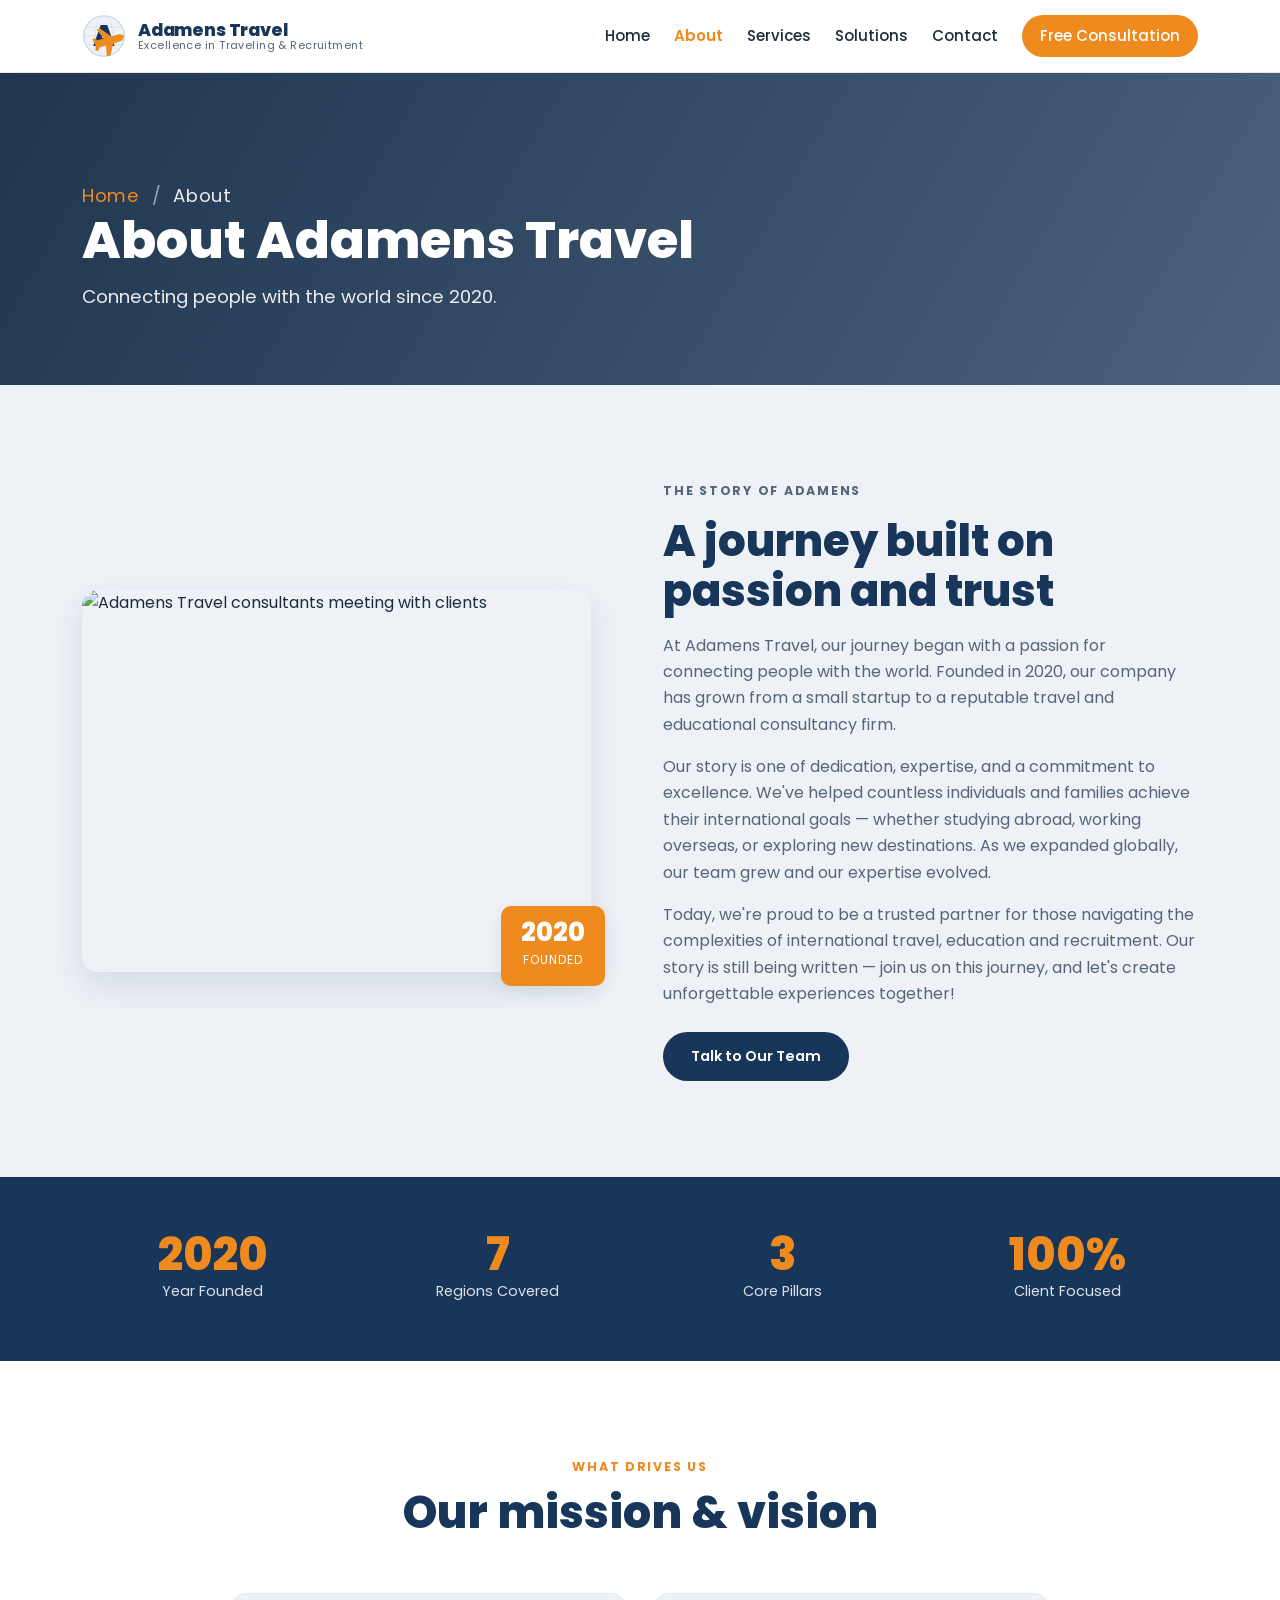
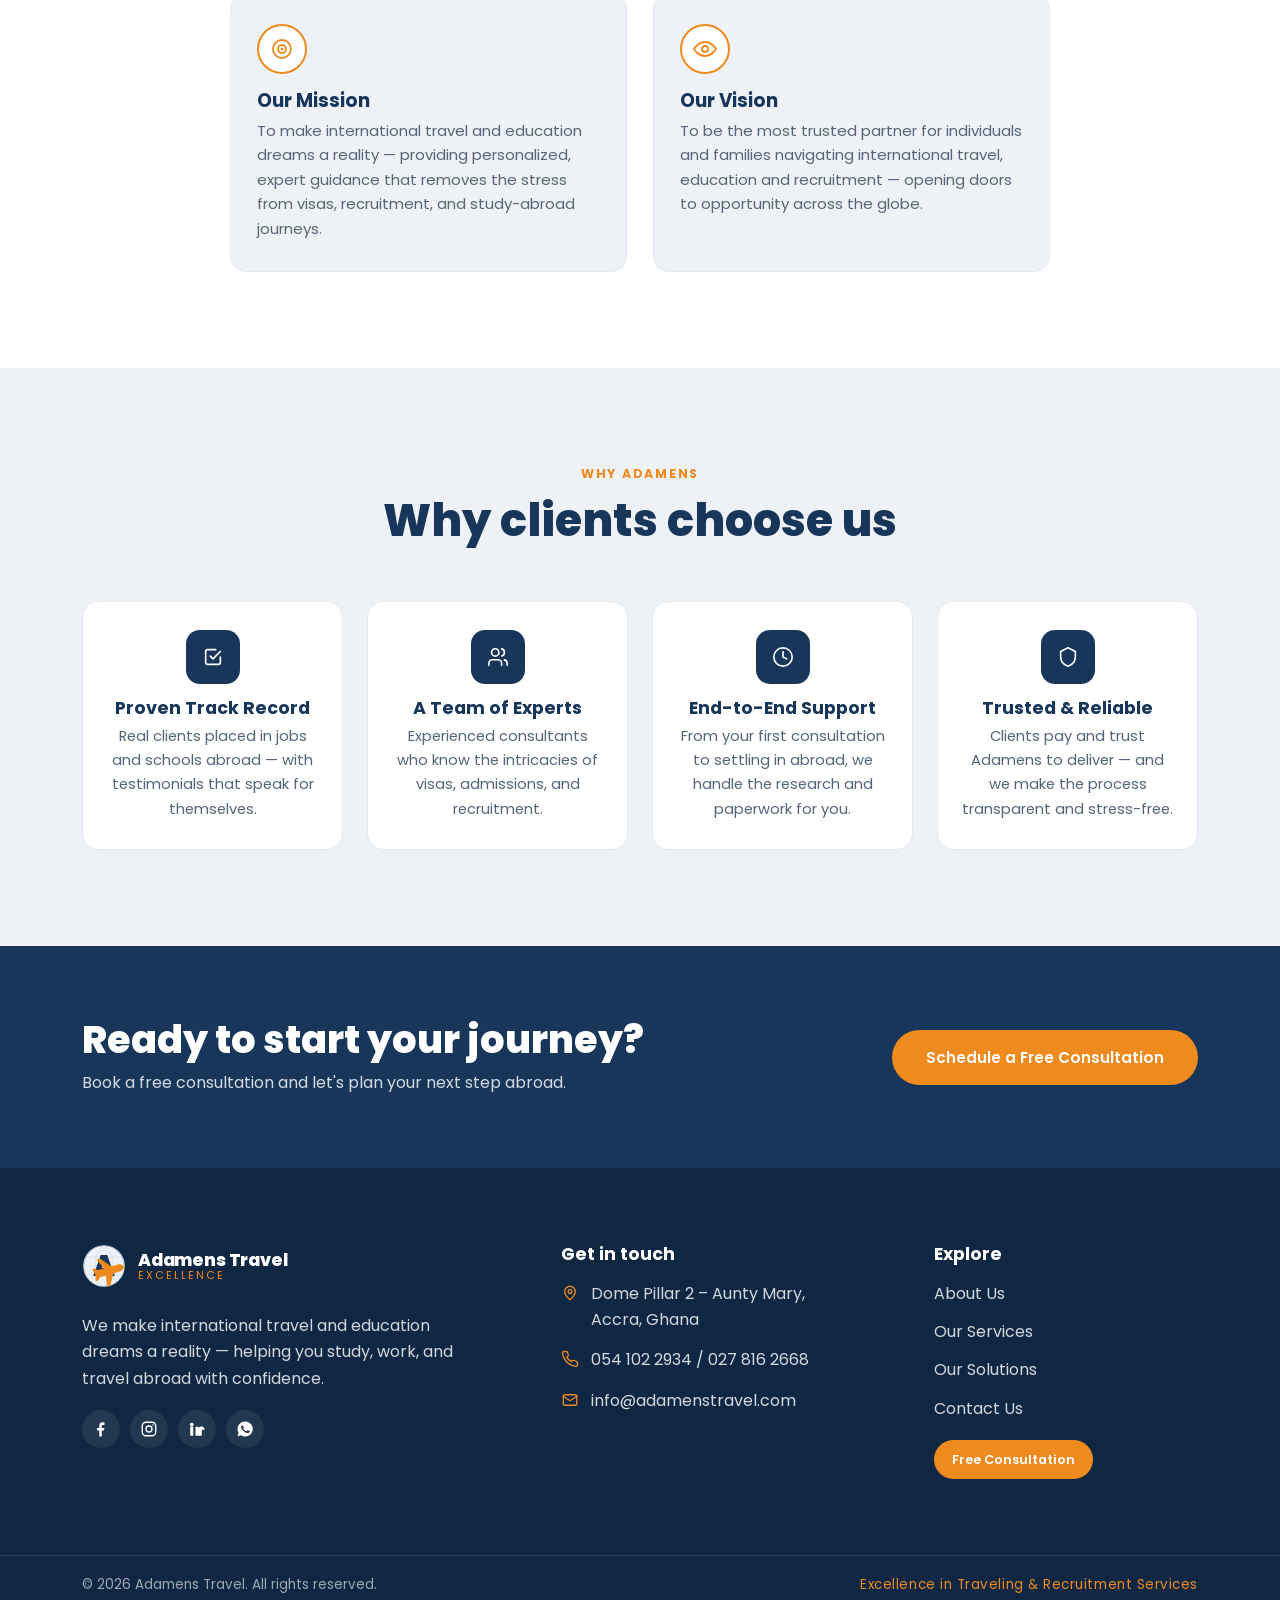
==== adamens-travel-tour/about.html @ bf1618d2 "Expand Adamens Travel site into a multi-page website Add dedicated About, Services, Solutions, and C" ====
<!DOCTYPE html>
<html lang="en">
<head>
  <meta charset="UTF-8" />
  <meta name="viewport" content="width=device-width, initial-scale=1.0" />
  <title>About Us — Adamens Travel</title>
  <meta name="description" content="The story of Adamens Travel — an international travel, education, and recruitment consultancy founded in 2020 in Accra, Ghana. Our mission, vision, and why clients choose us." />
  <link rel="preconnect" href="https://fonts.googleapis.com" />
  <link rel="preconnect" href="https://fonts.gstatic.com" crossorigin />
  <link href="https://fonts.googleapis.com/css2?family=Poppins:wght@400;500;600;700;800&display=swap" rel="stylesheet" />
  <link rel="stylesheet" href="styles.css" />
</head>
<body>

  <svg width="0" height="0" style="position:absolute" aria-hidden="true">
    <symbol id="logo" viewBox="0 0 100 100">
      <clipPath id="globeClip"><circle cx="50" cy="50" r="46"/></clipPath>
      <circle cx="50" cy="50" r="46" fill="#eef2f7" stroke="#c3d0e0" stroke-width="2.5"/>
      <g clip-path="url(#globeClip)" stroke="#cdd9e6" stroke-width="1.4" fill="none">
        <ellipse cx="50" cy="50" rx="20" ry="46"/><line x1="4" y1="50" x2="96" y2="50"/><line x1="10" y1="30" x2="90" y2="30"/><line x1="10" y1="70" x2="90" y2="70"/>
      </g>
      <text x="49" y="73" text-anchor="middle" font-family="Poppins, sans-serif" font-weight="800" font-size="66" fill="#17365a">A</text>
      <g transform="translate(14 40) rotate(-16) scale(0.13)" fill="#ee8a1e">
        <path d="M482.3 192c34.2 0 93.7 29 93.7 64c0 36-59.5 64-93.7 64l-116.6 0L265.2 495.9c-1.2 5.6-6.2 9.6-11.9 9.6l-43.9 0c-7.9 0-13.7-7.4-11.8-15.1L232 320l-116.7 0-31.4 41.9c-2.3 3-5.8 4.8-9.6 4.8l-33.6 0c-5.1 0-8.8-4.8-7.5-9.7L60 256 32.9 155.1c-1.3-5 2.4-9.7 7.5-9.7l33.6 0c3.8 0 7.3 1.8 9.6 4.8L115.3 192 232 192 156.6 21.3C154.7 13.6 160.5 6.2 168.4 6.2l43.9 0c5.7 0 10.7 4 11.9 9.6L365.4 192l116.9 0z"/>
      </g>
    </symbol>
  </svg>

  <header class="site-header" id="top">
    <div class="container header-inner">
      <a href="index.html" class="brand" aria-label="Adamens Travel home">
        <svg class="brand-logo" aria-hidden="true"><use href="#logo"/></svg>
        <span class="brand-text"><strong>Adamens Travel</strong><small>Excellence in Traveling &amp; Recruitment</small></span>
      </a>
      <nav class="site-nav" id="site-nav" aria-label="Primary">
        <a href="index.html">Home</a>
        <a href="about.html" class="active">About</a>
        <a href="services.html">Services</a>
        <a href="solutions.html">Solutions</a>
        <a href="contact.html">Contact</a>
        <a href="contact.html" class="btn btn-orange btn-sm nav-cta">Free Consultation</a>
      </nav>
      <button class="nav-toggle" id="nav-toggle" aria-label="Toggle navigation" aria-expanded="false" aria-controls="site-nav"><span></span><span></span><span></span></button>
    </div>
  </header>

  <!-- ===== Page hero ===== -->
  <section class="page-hero">
    <div class="page-hero-overlay"></div>
    <div class="container">
      <p class="breadcrumb"><a href="index.html">Home</a> <span>/</span> About</p>
      <h1>About Adamens Travel</h1>
      <p>Connecting people with the world since 2020.</p>
    </div>
  </section>

  <!-- ===== Story ===== -->
  <section class="about" id="story">
    <div class="container about-inner">
      <div class="about-media">
        <img src="https://images.unsplash.com/photo-1521737604893-d14cc237f11d?auto=format&fit=crop&w=900&q=80" alt="Adamens Travel consultants meeting with clients" loading="lazy" />
        <div class="about-badge"><strong>2020</strong><span>Founded</span></div>
      </div>
      <div class="about-text">
        <p class="eyebrow">The Story of Adamens</p>
        <h2>A journey built on passion and trust</h2>
        <p>At Adamens Travel, our journey began with a passion for connecting people with the world. Founded in 2020, our company has grown from a small startup to a reputable travel and educational consultancy firm.</p>
        <p>Our story is one of dedication, expertise, and a commitment to excellence. We've helped countless individuals and families achieve their international goals — whether studying abroad, working overseas, or exploring new destinations. As we expanded globally, our team grew and our expertise evolved.</p>
        <p>Today, we're proud to be a trusted partner for those navigating the complexities of international travel, education and recruitment. Our story is still being written — join us on this journey, and let's create unforgettable experiences together!</p>
        <a href="contact.html" class="btn btn-navy">Talk to Our Team</a>
      </div>
    </div>
  </section>

  <!-- ===== Stats band ===== -->
  <section class="stats-band">
    <div class="container stats-grid">
      <div class="stat"><strong>2020</strong><span>Year Founded</span></div>
      <div class="stat"><strong>7</strong><span>Regions Covered</span></div>
      <div class="stat"><strong>3</strong><span>Core Pillars</span></div>
      <div class="stat"><strong>100%</strong><span>Client Focused</span></div>
    </div>
  </section>

  <!-- ===== Mission / Vision ===== -->
  <section class="services">
    <div class="container">
      <p class="eyebrow center">What Drives Us</p>
      <h2 class="section-title">Our mission &amp; vision</h2>
      <div class="offer-grid two">
        <article class="offer-card">
          <span class="offer-icon" aria-hidden="true">
            <svg viewBox="0 0 24 24" width="24" height="24" fill="none" stroke="currentColor" stroke-width="1.8" stroke-linecap="round" stroke-linejoin="round"><circle cx="12" cy="12" r="9"/><circle cx="12" cy="12" r="4"/><circle cx="12" cy="12" r="0.6" fill="currentColor"/></svg>
          </span>
          <h3>Our Mission</h3>
          <p>To make international travel and education dreams a reality — providing personalized, expert guidance that removes the stress from visas, recruitment, and study-abroad journeys.</p>
        </article>
        <article class="offer-card">
          <span class="offer-icon" aria-hidden="true">
            <svg viewBox="0 0 24 24" width="24" height="24" fill="none" stroke="currentColor" stroke-width="1.8" stroke-linecap="round" stroke-linejoin="round"><path d="M1 12s4-7 11-7 11 7 11 7-4 7-11 7S1 12 1 12z"/><circle cx="12" cy="12" r="3"/></svg>
          </span>
          <h3>Our Vision</h3>
          <p>To be the most trusted partner for individuals and families navigating international travel, education and recruitment — opening doors to opportunity across the globe.</p>
        </article>
      </div>
    </div>
  </section>

  <!-- ===== Why choose us ===== -->
  <section class="whyus">
    <div class="container">
      <p class="eyebrow center">Why Adamens</p>
      <h2 class="section-title">Why clients choose us</h2>
      <div class="why-grid">
        <article class="why-card">
          <span class="why-icon" aria-hidden="true"><svg viewBox="0 0 24 24" width="22" height="22" fill="none" stroke="currentColor" stroke-width="1.8" stroke-linecap="round" stroke-linejoin="round"><path d="m9 11 3 3 8-8"/><path d="M20 12v6a2 2 0 0 1-2 2H6a2 2 0 0 1-2-2V6a2 2 0 0 1 2-2h9"/></svg></span>
          <h3>Proven Track Record</h3>
          <p>Real clients placed in jobs and schools abroad — with testimonials that speak for themselves.</p>
        </article>
        <article class="why-card">
          <span class="why-icon" aria-hidden="true"><svg viewBox="0 0 24 24" width="22" height="22" fill="none" stroke="currentColor" stroke-width="1.8" stroke-linecap="round" stroke-linejoin="round"><path d="M16 21v-2a4 4 0 0 0-4-4H6a4 4 0 0 0-4 4v2"/><circle cx="9" cy="7" r="4"/><path d="M22 21v-2a4 4 0 0 0-3-3.87"/><path d="M16 3.13a4 4 0 0 1 0 7.75"/></svg></span>
          <h3>A Team of Experts</h3>
          <p>Experienced consultants who know the intricacies of visas, admissions, and recruitment.</p>
        </article>
        <article class="why-card">
          <span class="why-icon" aria-hidden="true"><svg viewBox="0 0 24 24" width="22" height="22" fill="none" stroke="currentColor" stroke-width="1.8" stroke-linecap="round" stroke-linejoin="round"><circle cx="12" cy="12" r="10"/><path d="M12 6v6l4 2"/></svg></span>
          <h3>End-to-End Support</h3>
          <p>From your first consultation to settling in abroad, we handle the research and paperwork for you.</p>
        </article>
        <article class="why-card">
          <span class="why-icon" aria-hidden="true"><svg viewBox="0 0 24 24" width="22" height="22" fill="none" stroke="currentColor" stroke-width="1.8" stroke-linecap="round" stroke-linejoin="round"><path d="M12 2 4 6v6c0 5 3.4 8.5 8 10 4.6-1.5 8-5 8-10V6z"/></svg></span>
          <h3>Trusted &amp; Reliable</h3>
          <p>Clients pay and trust Adamens to deliver — and we make the process transparent and stress-free.</p>
        </article>
      </div>
    </div>
  </section>

  <!-- ===== CTA ===== -->
  <section class="cta-band">
    <div class="container cta-inner">
      <div class="cta-text">
        <h2>Ready to start your journey?</h2>
        <p>Book a free consultation and let's plan your next step abroad.</p>
      </div>
      <a href="contact.html" class="btn btn-orange btn-lg">Schedule a Free Consultation</a>
    </div>
  </section>

  <!-- ===================== FOOTER / CONTACT ===================== -->
  <footer class="site-footer" id="contact">
    <div class="container footer-inner">
      <div class="footer-brand">
        <div class="brand brand-light">
          <svg class="brand-logo" aria-hidden="true"><use href="#logo"/></svg>
          <span class="brand-text">
            <strong>Adamens Travel</strong>
            <small>EXCELLENCE</small>
          </span>
        </div>
        <p>We make international travel and education dreams a reality — helping you study, work, and travel abroad with confidence.</p>
        <div class="socials" aria-label="Social media">
          <a href="#" aria-label="Facebook"><svg viewBox="0 0 24 24" width="18" height="18" fill="currentColor"><path d="M13 22v-8h3l.5-3.5H13V8.2c0-1 .3-1.7 1.8-1.7H16.6V3.3C16.3 3.2 15.2 3.1 14 3.1 11.4 3.1 9.7 4.7 9.7 7.6v2.9H6.7V14h3v8z"/></svg></a>
          <a href="#" aria-label="Instagram"><svg viewBox="0 0 24 24" width="18" height="18" fill="none" stroke="currentColor" stroke-width="1.8"><rect x="3" y="3" width="18" height="18" rx="5"/><circle cx="12" cy="12" r="4"/><circle cx="17.3" cy="6.7" r="1" fill="currentColor" stroke="none"/></svg></a>
          <a href="#" aria-label="LinkedIn"><svg viewBox="0 0 24 24" width="18" height="18" fill="currentColor"><path d="M4.98 3.5a2.5 2.5 0 1 0 0 5 2.5 2.5 0 0 0 0-5zM3 9h4v12H3zM10 9h3.8v1.7h.05c.53-1 1.8-2 3.7-2 4 0 4.7 2.6 4.7 6V21H22.3v-5.3c0-1.3 0-3-1.8-3s-2.1 1.4-2.1 2.9V21H10z"/></svg></a>
          <a href="https://wa.me/233541022934" aria-label="WhatsApp"><svg viewBox="0 0 24 24" width="18" height="18" fill="currentColor"><path d="M12 2a10 10 0 0 0-8.6 15l-1.3 4.7 4.8-1.3A10 10 0 1 0 12 2zm5.6 14.2c-.2.6-1.2 1.2-1.7 1.2-.4 0-1 .1-3.3-.9-2.8-1.2-4.5-4-4.7-4.2-.1-.2-1.1-1.4-1.1-2.6s.6-1.8.9-2.1c.2-.2.5-.3.7-.3h.5c.2 0 .4 0 .6.5l.8 2c.1.2.1.4 0 .5l-.4.6c-.1.2-.3.3-.1.6.2.3.8 1.3 1.7 2 1.2.9 2 1.2 2.3 1.3.2 0 .4.1.6-.1l.9-1c.2-.2.4-.2.6-.1l1.9.9c.3.1.5.2.6.3.1.2.1.9-.1 1.5z"/></svg></a>
        </div>
      </div>

      <div class="footer-col">
        <h3>Get in touch</h3>
        <ul class="contact-list">
          <li>
            <svg viewBox="0 0 24 24" width="18" height="18" fill="none" stroke="currentColor" stroke-width="1.8" stroke-linecap="round" stroke-linejoin="round"><path d="M12 21s-7-6-7-11a7 7 0 0 1 14 0c0 5-7 11-7 11z"/><circle cx="12" cy="10" r="2.5"/></svg>
            <span>Dome Pillar 2 – Aunty Mary,<br />Accra, Ghana</span>
          </li>
          <li>
            <svg viewBox="0 0 24 24" width="18" height="18" fill="none" stroke="currentColor" stroke-width="1.8" stroke-linecap="round" stroke-linejoin="round"><path d="M22 16.9v3a2 2 0 0 1-2.2 2 19.8 19.8 0 0 1-8.6-3.1 19.5 19.5 0 0 1-6-6A19.8 19.8 0 0 1 2 4.2 2 2 0 0 1 4 2h3a2 2 0 0 1 2 1.7c.1.9.3 1.8.6 2.6a2 2 0 0 1-.5 2.1L7.6 9.6a16 16 0 0 0 6 6l1.2-1.2a2 2 0 0 1 2.1-.5c.8.3 1.7.5 2.6.6a2 2 0 0 1 1.7 2z"/></svg>
            <span><a href="tel:+233541022934">054 102 2934</a> / <a href="tel:+233278162668">027 816 2668</a></span>
          </li>
          <li>
            <svg viewBox="0 0 24 24" width="18" height="18" fill="none" stroke="currentColor" stroke-width="1.8" stroke-linecap="round" stroke-linejoin="round"><rect x="3" y="5" width="18" height="14" rx="2"/><path d="m3 7 9 6 9-6"/></svg>
            <span><a href="mailto:info@adamenstravel.com">info@adamenstravel.com</a></span>
          </li>
        </ul>
      </div>

      <div class="footer-col">
        <h3>Explore</h3>
        <ul class="footer-links">
          <li><a href="about.html">About Us</a></li>
          <li><a href="services.html">Our Services</a></li>
          <li><a href="solutions.html">Our Solutions</a></li>
          <li><a href="contact.html">Contact Us</a></li>
          <li><a href="contact.html" class="btn btn-orange btn-sm">Free Consultation</a></li>
        </ul>
      </div>
    </div>

    <div class="footer-bottom">
      <div class="container">
        <p>&copy; <span id="year"></span> Adamens Travel. All rights reserved.</p>
        <p class="tagline">Excellence in Traveling &amp; Recruitment Services</p>
      </div>
    </div>
  </footer>

  <script src="script.js"></script>
</body>
</html>
---- adamens-travel-tour/styles.css ----
/* ===================================================================
   Adamens Travel — stylesheet
   Brand:  navy #17365a · orange #ee8a1e · white · light #eef2f7
   Font:   Poppins
   =================================================================== */

:root {
  --navy: #17365a;
  --navy-dark: #0f2742;
  --orange: #ee8a1e;
  --orange-dark: #d9771a;
  --light: #eef2f7;
  --paper: #ffffff;
  --ink: #1d2b3a;
  --muted: #566579;
  --line: #e2e8f0;
  --radius: 16px;
  --radius-sm: 10px;
  --radius-pill: 999px;
  --shadow: 0 14px 34px rgba(23, 54, 90, 0.12);
  --shadow-sm: 0 6px 18px rgba(23, 54, 90, 0.08);
  --maxw: 1160px;
}

* { box-sizing: border-box; }
html { scroll-behavior: smooth; scroll-padding-top: 84px; }

body {
  margin: 0;
  font-family: "Poppins", system-ui, -apple-system, "Segoe UI", Roboto, sans-serif;
  color: var(--ink);
  background: var(--paper);
  line-height: 1.65;
  -webkit-font-smoothing: antialiased;
}

h1, h2, h3 { font-family: "Poppins", sans-serif; line-height: 1.15; margin: 0; color: var(--navy); }
img { max-width: 100%; display: block; }
a { color: inherit; text-decoration: none; }
ul { margin: 0; }

.container { width: 100%; max-width: var(--maxw); margin-inline: auto; padding-inline: 22px; }
.sr-only { position: absolute; width: 1px; height: 1px; padding: 0; margin: -1px; overflow: hidden; clip: rect(0,0,0,0); border: 0; }

.eyebrow {
  text-transform: uppercase;
  letter-spacing: 0.14em;
  font-size: 0.78rem;
  font-weight: 700;
  color: var(--orange);
  margin: 0 0 10px;
}
.eyebrow.center { text-align: center; }
.eyebrow.light { color: #ffd8a1; }

/* ---------- Buttons ---------- */
.btn {
  display: inline-flex; align-items: center; justify-content: center; gap: 8px;
  font-family: "Poppins", sans-serif; font-weight: 600;
  font-size: 0.9rem; border: none; cursor: pointer;
  border-radius: var(--radius-pill); padding: 13px 28px;
  transition: transform 0.15s ease, background-color 0.15s ease, box-shadow 0.15s ease, color 0.15s ease;
  white-space: nowrap;
}
.btn-orange { background: var(--orange); color: #fff; }
.btn-orange:hover { background: var(--orange-dark); transform: translateY(-2px); box-shadow: 0 10px 20px rgba(238,138,30,.35); }
.btn-navy { background: var(--navy); color: #fff; }
.btn-navy:hover { background: var(--navy-dark); transform: translateY(-2px); }
.btn-ghost { background: transparent; color: #fff; border: 2px solid rgba(255,255,255,.7); }
.btn-ghost:hover { background: #fff; color: var(--navy); }
.btn-lg { padding: 15px 34px; font-size: 0.95rem; }
.btn-sm { padding: 9px 18px; font-size: 0.8rem; }

.link-arrow { color: var(--orange); font-weight: 600; font-size: 0.92rem; }
.link-arrow:hover { color: var(--orange-dark); }

/* ---------- Brand lockup ---------- */
.brand { display: inline-flex; align-items: center; gap: 12px; }
.brand-logo { width: 44px; height: 44px; flex: none; }
.brand-text { display: flex; flex-direction: column; line-height: 1.1; }
.brand-text strong { font-weight: 800; font-size: 1.08rem; color: var(--navy); letter-spacing: -0.01em; }
.brand-text small { font-size: 0.68rem; letter-spacing: 0.04em; color: var(--muted); text-transform: none; }
.brand-light .brand-text strong { color: #fff; }
.brand-light .brand-text small { color: var(--orange); letter-spacing: 0.18em; }

/* ---------- Header / Nav ---------- */
.site-header {
  position: sticky; top: 0; z-index: 50;
  background: rgba(255,255,255,0.95);
  backdrop-filter: blur(8px);
  border-bottom: 1px solid var(--line);
}
.header-inner { display: flex; align-items: center; justify-content: space-between; min-height: 72px; }
.site-nav { display: flex; align-items: center; gap: 24px; }
.site-nav > a { font-weight: 500; font-size: 0.94rem; color: var(--ink); transition: color .15s ease; }
.site-nav > a:hover { color: var(--orange); }
.site-nav .nav-cta { color: #fff; }
.site-nav .nav-cta:hover { color: #fff; }

.nav-toggle { display: none; flex-direction: column; gap: 5px; background: none; border: none; cursor: pointer; padding: 6px; }
.nav-toggle span { width: 26px; height: 3px; background: var(--navy); border-radius: 2px; transition: transform .25s ease, opacity .2s ease; }
.nav-toggle[aria-expanded="true"] span:nth-child(1) { transform: translateY(8px) rotate(45deg); }
.nav-toggle[aria-expanded="true"] span:nth-child(2) { opacity: 0; }
.nav-toggle[aria-expanded="true"] span:nth-child(3) { transform: translateY(-8px) rotate(-45deg); }

/* ---------- Hero ---------- */
.hero {
  position: relative; min-height: 82vh; display: flex; align-items: center; color: #fff;
  background: url("https://images.unsplash.com/photo-1436491865332-7a61a109cc05?auto=format&fit=crop&w=1600&q=80") center/cover no-repeat;
}
.hero-overlay { position: absolute; inset: 0; background: linear-gradient(115deg, rgba(15,39,66,0.92) 0%, rgba(23,54,90,0.78) 45%, rgba(23,54,90,0.45) 100%); }
.hero-content { position: relative; max-width: 720px; padding-block: 60px; }
.hero-eyebrow { text-transform: uppercase; letter-spacing: 0.16em; font-weight: 700; font-size: 0.82rem; color: var(--orange); margin: 0 0 14px; }
.hero-title { color: #fff; font-weight: 800; font-size: clamp(2.2rem, 5.5vw, 3.9rem); }
.hero-title span { color: #ffd8a1; }
.hero-sub { font-size: clamp(1rem, 1.8vw, 1.18rem); font-weight: 400; margin: 20px 0 32px; max-width: 60ch; color: rgba(255,255,255,0.92); }
.hero-actions { display: flex; flex-wrap: wrap; gap: 16px; }

/* ---------- Explore ---------- */
.explore { background: var(--paper); padding: clamp(56px, 8vw, 92px) 0; }
.explore-head { text-align: center; max-width: 680px; margin: 0 auto 34px; }
.explore-head h2 { font-size: clamp(1.7rem, 4vw, 2.6rem); font-weight: 800; }
.explore-head p { color: var(--muted); margin: 14px 0 0; }
.destinations { display: flex; flex-wrap: wrap; justify-content: center; gap: 12px; margin-bottom: 44px; }
.dest-chip {
  background: var(--light); color: var(--navy); font-weight: 600; font-size: 0.9rem;
  padding: 9px 20px; border-radius: var(--radius-pill); border: 1px solid var(--line);
}
.explore-cards { display: grid; grid-template-columns: 1fr 1fr; gap: 26px; }
.explore-card {
  background: var(--light); border: 1px solid var(--line); border-radius: var(--radius);
  padding: 32px 30px; position: relative; overflow: hidden;
}
.explore-card::before { content: ""; position: absolute; left: 0; top: 0; bottom: 0; width: 5px; background: var(--orange); }
.explore-card h3 { font-size: 1.35rem; font-weight: 700; margin-bottom: 10px; }
.explore-card p { color: var(--muted); margin: 0 0 16px; }

/* ---------- About ---------- */
.about { background: var(--light); padding: clamp(56px, 8vw, 96px) 0; }
.about-inner { display: grid; grid-template-columns: 1fr 1.05fr; gap: clamp(32px, 6vw, 72px); align-items: center; }
.about-media { position: relative; }
.about-media img { width: 100%; border-radius: var(--radius); box-shadow: var(--shadow); aspect-ratio: 4/3; object-fit: cover; }
.about-badge {
  position: absolute; right: -14px; bottom: -14px; background: var(--orange); color: #fff;
  border-radius: var(--radius-sm); padding: 14px 20px; text-align: center; box-shadow: var(--shadow-sm);
}
.about-badge strong { display: block; font-size: 1.6rem; font-weight: 800; line-height: 1; }
.about-badge span { font-size: 0.75rem; letter-spacing: 0.08em; text-transform: uppercase; }
.about-text h2 { font-size: clamp(1.8rem, 3.6vw, 2.7rem); font-weight: 800; margin-bottom: 16px; }
.about-text p { color: var(--muted); margin: 0 0 16px; }
.about-text .btn { margin-top: 8px; }

/* ---------- Services ---------- */
.services { background: var(--paper); padding: clamp(56px, 8vw, 96px) 0; }
.section-title { text-align: center; font-weight: 800; font-size: clamp(1.8rem, 4vw, 2.8rem); margin-bottom: clamp(36px, 5vw, 54px); }
.section-title.light { color: #fff; }
.service-grid { display: grid; grid-template-columns: repeat(3, 1fr); gap: 26px; margin-bottom: 26px; }
.service-card {
  background: var(--paper); border: 1px solid var(--line); border-radius: var(--radius);
  padding: 34px 28px; box-shadow: var(--shadow-sm); transition: transform .18s ease, box-shadow .18s ease;
}
.service-card:hover { transform: translateY(-4px); box-shadow: var(--shadow); }
.service-icon {
  display: inline-grid; place-items: center; width: 58px; height: 58px; border-radius: 14px;
  background: var(--navy); color: #fff; margin-bottom: 18px;
}
.service-card h3 { font-size: 1.2rem; font-weight: 700; margin-bottom: 8px; }
.service-card p { color: var(--muted); margin: 0; font-size: 0.95rem; }

.offer-grid { display: grid; grid-template-columns: repeat(3, 1fr); gap: 26px; }
.offer-card { background: var(--light); border-radius: var(--radius); padding: 30px 26px; border: 1px solid var(--line); }
.offer-icon { display: inline-grid; place-items: center; width: 50px; height: 50px; border-radius: 50%; background: #fff; color: var(--orange); border: 2px solid var(--orange); margin-bottom: 16px; }
.offer-card h3 { font-size: 1.15rem; font-weight: 700; margin-bottom: 8px; }
.offer-card p { color: var(--muted); margin: 0; font-size: 0.93rem; }

/* ---------- Solutions ---------- */
.solutions {
  position: relative; padding: clamp(60px, 9vw, 104px) 0; color: #fff;
  background: url("https://images.unsplash.com/photo-1523592121529-f6dde35f079e?auto=format&fit=crop&w=1600&q=80") center/cover fixed no-repeat;
}
.solutions-overlay { position: absolute; inset: 0; background: linear-gradient(180deg, rgba(15,39,66,0.94), rgba(23,54,90,0.9)); }
.solutions-inner { position: relative; }
.solutions-grid { display: grid; grid-template-columns: repeat(3, 1fr); gap: 26px; }
.solution-step {
  background: rgba(255,255,255,0.06); border: 1px solid rgba(255,255,255,0.16);
  border-radius: var(--radius); padding: 32px 28px; backdrop-filter: blur(2px);
}
.step-num { display: inline-block; font-size: 2.2rem; font-weight: 800; color: var(--orange); line-height: 1; margin-bottom: 12px; }
.solution-step h3 { color: #fff; font-size: 1.3rem; font-weight: 700; margin-bottom: 10px; }
.solution-step p { color: rgba(255,255,255,0.86); margin: 0; font-size: 0.95rem; }
.solutions-cta { text-align: center; margin-top: 40px; }

/* ---------- Testimonials ---------- */
.testimonials { background: var(--light); padding: clamp(56px, 8vw, 96px) 0; }
.testimonial-grid { display: grid; grid-template-columns: repeat(3, 1fr); gap: 26px; }
.testimonial-card {
  position: relative; background: var(--paper); border-radius: var(--radius); padding: 34px 28px 26px;
  margin: 0; box-shadow: var(--shadow-sm); border: 1px solid var(--line); display: flex; flex-direction: column; gap: 20px;
}
.quote-mark { position: absolute; top: 10px; right: 22px; font-size: 4rem; line-height: 1; color: var(--light); font-family: Georgia, serif; }
.testimonial-card blockquote { margin: 0; color: var(--ink); font-size: 0.98rem; position: relative; z-index: 1; }
.testimonial-card figcaption { display: flex; align-items: center; gap: 14px; margin-top: auto; }
.avatar { display: inline-grid; place-items: center; width: 48px; height: 48px; border-radius: 50%; background: var(--navy); color: #fff; font-weight: 700; font-size: 1.15rem; flex: none; }
.t-name { display: block; font-weight: 700; color: var(--navy); }
.t-loc { display: block; font-size: 0.82rem; color: var(--muted); }

/* ---------- CTA / Newsletter ---------- */
.cta-band { background: var(--navy); color: #fff; padding: clamp(44px, 6vw, 72px) 0; }
.cta-inner { display: flex; flex-wrap: wrap; align-items: center; justify-content: space-between; gap: 30px; }
.cta-text h2 { color: #fff; font-size: clamp(1.6rem, 3.4vw, 2.4rem); font-weight: 800; }
.cta-text p { color: rgba(255,255,255,0.82); margin: 8px 0 0; }
.newsletter-form { display: flex; flex-wrap: wrap; gap: 12px; position: relative; }
.newsletter-form input {
  flex: 1 1 240px; min-width: 220px; padding: 14px 18px; border-radius: var(--radius-pill);
  border: 1px solid rgba(255,255,255,0.3); background: rgba(255,255,255,0.1); color: #fff; font: inherit;
}
.newsletter-form input::placeholder { color: rgba(255,255,255,0.65); }
.newsletter-form input:focus { outline: 2px solid var(--orange); background: rgba(255,255,255,0.16); }
.form-msg { flex-basis: 100%; margin: 4px 0 0; font-size: 0.88rem; color: #ffd8a1; min-height: 1.1em; }

/* ---------- Footer ---------- */
.site-footer { background: var(--navy-dark); color: rgba(255,255,255,0.82); }
.footer-inner { display: grid; grid-template-columns: 1.6fr 1.2fr 1fr; gap: clamp(30px, 5vw, 56px); padding: clamp(48px, 7vw, 76px) 22px; }
.footer-brand p { margin: 16px 0 18px; max-width: 40ch; }
.footer-col h3 { color: #fff; font-size: 1.1rem; font-weight: 700; margin-bottom: 16px; }
.contact-list { list-style: none; padding: 0; display: flex; flex-direction: column; gap: 14px; }
.contact-list li { display: flex; gap: 12px; align-items: flex-start; }
.contact-list svg { color: var(--orange); flex: none; margin-top: 3px; }
.contact-list a:hover { color: #fff; }
.footer-links { list-style: none; padding: 0; display: flex; flex-direction: column; gap: 12px; }
.footer-links a:hover { color: var(--orange); }
.footer-links .btn { margin-top: 6px; color: #fff; }
.socials { display: flex; gap: 10px; }
.socials a { display: inline-grid; place-items: center; width: 38px; height: 38px; border-radius: 50%; background: rgba(255,255,255,0.08); color: #fff; transition: background .15s ease, transform .15s ease; }
.socials a:hover { background: var(--orange); transform: translateY(-2px); }
.footer-bottom { border-top: 1px solid rgba(255,255,255,0.1); }
.footer-bottom .container { display: flex; flex-wrap: wrap; justify-content: space-between; gap: 8px; padding-block: 18px; }
.footer-bottom p { margin: 0; font-size: 0.84rem; color: rgba(255,255,255,0.6); }
.footer-bottom .tagline { color: var(--orange); letter-spacing: 0.04em; }

/* ===================================================================
   Responsive
   =================================================================== */
@media (max-width: 940px) {
  .service-grid, .offer-grid, .solutions-grid, .testimonial-grid { grid-template-columns: 1fr; max-width: 480px; margin-inline: auto; }
  .offer-grid { margin-top: 0; }
  .explore-cards { grid-template-columns: 1fr; }
  .about-inner { grid-template-columns: 1fr; }
  .about-media { order: -1; max-width: 520px; margin-inline: auto; }
  .footer-inner { grid-template-columns: 1fr 1fr; }
  .footer-brand { grid-column: 1 / -1; }
}

@media (max-width: 760px) {
  .nav-toggle { display: flex; }
  .site-nav {
    position: absolute; top: 100%; left: 0; right: 0; flex-direction: column; align-items: stretch; gap: 0;
    background: #fff; border-bottom: 1px solid var(--line); padding: 8px 22px 18px; box-shadow: var(--shadow); display: none;
  }
  .site-nav.open { display: flex; }
  .site-nav > a { padding: 12px 4px; border-bottom: 1px solid var(--line); }
  .site-nav .nav-cta { margin-top: 12px; align-self: flex-start; border-bottom: none; }
  .cta-inner { flex-direction: column; align-items: stretch; }
}

@media (max-width: 560px) {
  .footer-inner { grid-template-columns: 1fr; }
  .about-badge { right: 10px; }
}

@media (prefers-reduced-motion: reduce) {
  html { scroll-behavior: auto; }
  .btn:hover { transform: none; }
  .solutions { background-attachment: scroll; }
}

/* ===================================================================
   Multi-page additions
   =================================================================== */

/* Active nav link */
.site-nav > a.active { color: var(--orange); font-weight: 600; }

/* ---------- Page hero (sub-page banner) ---------- */
.page-hero {
  position: relative; color: #fff; padding: clamp(56px, 9vw, 96px) 0 clamp(48px, 7vw, 72px);
  background: url("https://images.unsplash.com/photo-1488646953014-85cb44e25828?auto=format&fit=crop&w=1600&q=80") center/cover no-repeat;
}
.page-hero-overlay { position: absolute; inset: 0; background: linear-gradient(120deg, rgba(15,39,66,0.93), rgba(23,54,90,0.78)); }
.page-hero .container { position: relative; }
.page-hero h1 { color: #fff; font-size: clamp(2rem, 5vw, 3.2rem); font-weight: 800; }
.page-hero p { color: rgba(255,255,255,0.9); margin: 12px 0 0; font-size: clamp(1rem, 2vw, 1.15rem); }
.breadcrumb { font-size: 0.85rem; letter-spacing: 0.04em; margin: 0 0 12px; color: rgba(255,255,255,0.8); }
.breadcrumb a { color: var(--orange); }
.breadcrumb span { margin: 0 6px; opacity: 0.6; }

/* Section variants */
.services.alt { background: var(--light); }
.narrow-intro { max-width: 760px; text-align: center; }
.narrow-intro .lead, .lead { color: var(--muted); font-size: 1.05rem; }
.narrow { max-width: 780px; }
.solutions.solid { background: var(--navy); }
.solutions.solid::before { display: none; }
.offer-grid.two { grid-template-columns: 1fr 1fr; max-width: 820px; margin-inline: auto; }

/* ---------- Stats band ---------- */
.stats-band { background: var(--navy); color: #fff; padding: clamp(36px, 5vw, 56px) 0; }
.stats-grid { display: grid; grid-template-columns: repeat(4, 1fr); gap: 24px; text-align: center; }
.stat strong { display: block; font-size: clamp(1.8rem, 4vw, 2.8rem); font-weight: 800; color: var(--orange); line-height: 1; }
.stat span { font-size: 0.9rem; color: rgba(255,255,255,0.85); }

/* ---------- Why us ---------- */
.whyus { background: var(--light); padding: clamp(56px, 8vw, 96px) 0; }
.why-grid { display: grid; grid-template-columns: repeat(4, 1fr); gap: 24px; }
.why-card { background: #fff; border: 1px solid var(--line); border-radius: var(--radius); padding: 28px 24px; text-align: center; }
.why-icon { display: inline-grid; place-items: center; width: 54px; height: 54px; border-radius: 14px; background: var(--navy); color: #fff; margin-bottom: 14px; }
.why-card h3 { font-size: 1.1rem; font-weight: 700; margin-bottom: 6px; }
.why-card p { color: var(--muted); margin: 0; font-size: 0.92rem; }

/* ---------- Timeline ---------- */
.timeline { list-style: none; padding: 0; max-width: 760px; margin: 0 auto; position: relative; }
.timeline::before { content: ""; position: absolute; left: 22px; top: 6px; bottom: 6px; width: 2px; background: var(--line); }
.timeline li { display: flex; gap: 22px; align-items: flex-start; position: relative; padding-bottom: 30px; }
.timeline li:last-child { padding-bottom: 0; }
.tl-dot { flex: none; width: 46px; height: 46px; border-radius: 50%; background: var(--orange); color: #fff; display: grid; place-items: center; font-weight: 700; position: relative; z-index: 1; }
.timeline h3 { font-size: 1.15rem; font-weight: 700; margin-bottom: 4px; }
.timeline p { color: var(--muted); margin: 0; }

/* ---------- Contact ---------- */
.contact-section { background: var(--paper); padding: clamp(52px, 8vw, 92px) 0; }
.contact-grid { display: grid; grid-template-columns: 1.4fr 1fr; gap: clamp(32px, 5vw, 60px); align-items: start; }
.contact-form-wrap h2, .contact-info h2 { font-size: clamp(1.4rem, 3vw, 2rem); font-weight: 800; margin-bottom: 8px; }
.muted { color: var(--muted); margin-top: 0; }
.contact-form { display: flex; flex-direction: column; gap: 18px; margin-top: 22px; }
.field { display: flex; flex-direction: column; gap: 7px; }
.field-row { display: grid; grid-template-columns: 1fr 1fr; gap: 18px; }
.field label { font-weight: 600; font-size: 0.9rem; color: var(--navy); }
.field input, .field select, .field textarea {
  font: inherit; padding: 12px 14px; border: 1px solid var(--line); border-radius: var(--radius-sm);
  background: var(--light); color: var(--ink); width: 100%;
}
.field input:focus, .field select:focus, .field textarea:focus { outline: 2px solid var(--orange); background: #fff; }
.field textarea { resize: vertical; }
.contact-form .btn { align-self: flex-start; }
.form-msg.dark { color: var(--orange-dark); }

.contact-info { background: var(--light); border: 1px solid var(--line); border-radius: var(--radius); padding: 30px 28px; }
.contact-list.big li { margin-bottom: 18px; }
.contact-list.big svg { color: var(--orange); }
.contact-list.big strong { color: var(--navy); }
.contact-info a { color: var(--muted); }
.contact-info a:hover { color: var(--orange); }
.wa-btn { margin-top: 6px; color: #fff; }
.wa-btn:hover { color: #fff; }

/* ---------- FAQ ---------- */
.faq-section { background: var(--light); padding: clamp(52px, 8vw, 92px) 0; }
.faq { display: flex; flex-direction: column; gap: 12px; }
.faq-item { background: #fff; border: 1px solid var(--line); border-radius: var(--radius-sm); overflow: hidden; }
.faq-q {
  width: 100%; text-align: left; background: none; border: none; cursor: pointer;
  font: inherit; font-weight: 600; color: var(--navy); padding: 18px 20px;
  display: flex; align-items: center; justify-content: space-between; gap: 16px;
}
.faq-icon { position: relative; flex: none; width: 16px; height: 16px; }
.faq-icon::before, .faq-icon::after { content: ""; position: absolute; background: var(--orange); border-radius: 2px; transition: transform .2s ease; }
.faq-icon::before { top: 7px; left: 0; width: 16px; height: 2px; }
.faq-icon::after { left: 7px; top: 0; width: 2px; height: 16px; }
.faq-q[aria-expanded="true"] .faq-icon::after { transform: scaleY(0); }
.faq-a { max-height: 0; overflow: hidden; transition: max-height .25s ease; }
.faq-a p { margin: 0; padding: 0 20px 18px; color: var(--muted); }

/* CTA band with single button */
.cta-band .cta-inner .btn { flex: none; }

/* ---------- Responsive (multi-page) ---------- */
@media (max-width: 940px) {
  .stats-grid, .why-grid { grid-template-columns: 1fr 1fr; }
  .contact-grid { grid-template-columns: 1fr; }
  .offer-grid.two { grid-template-columns: 1fr; max-width: 480px; }
}
@media (max-width: 560px) {
  .stats-grid, .why-grid { grid-template-columns: 1fr; }
  .field-row { grid-template-columns: 1fr; }
}
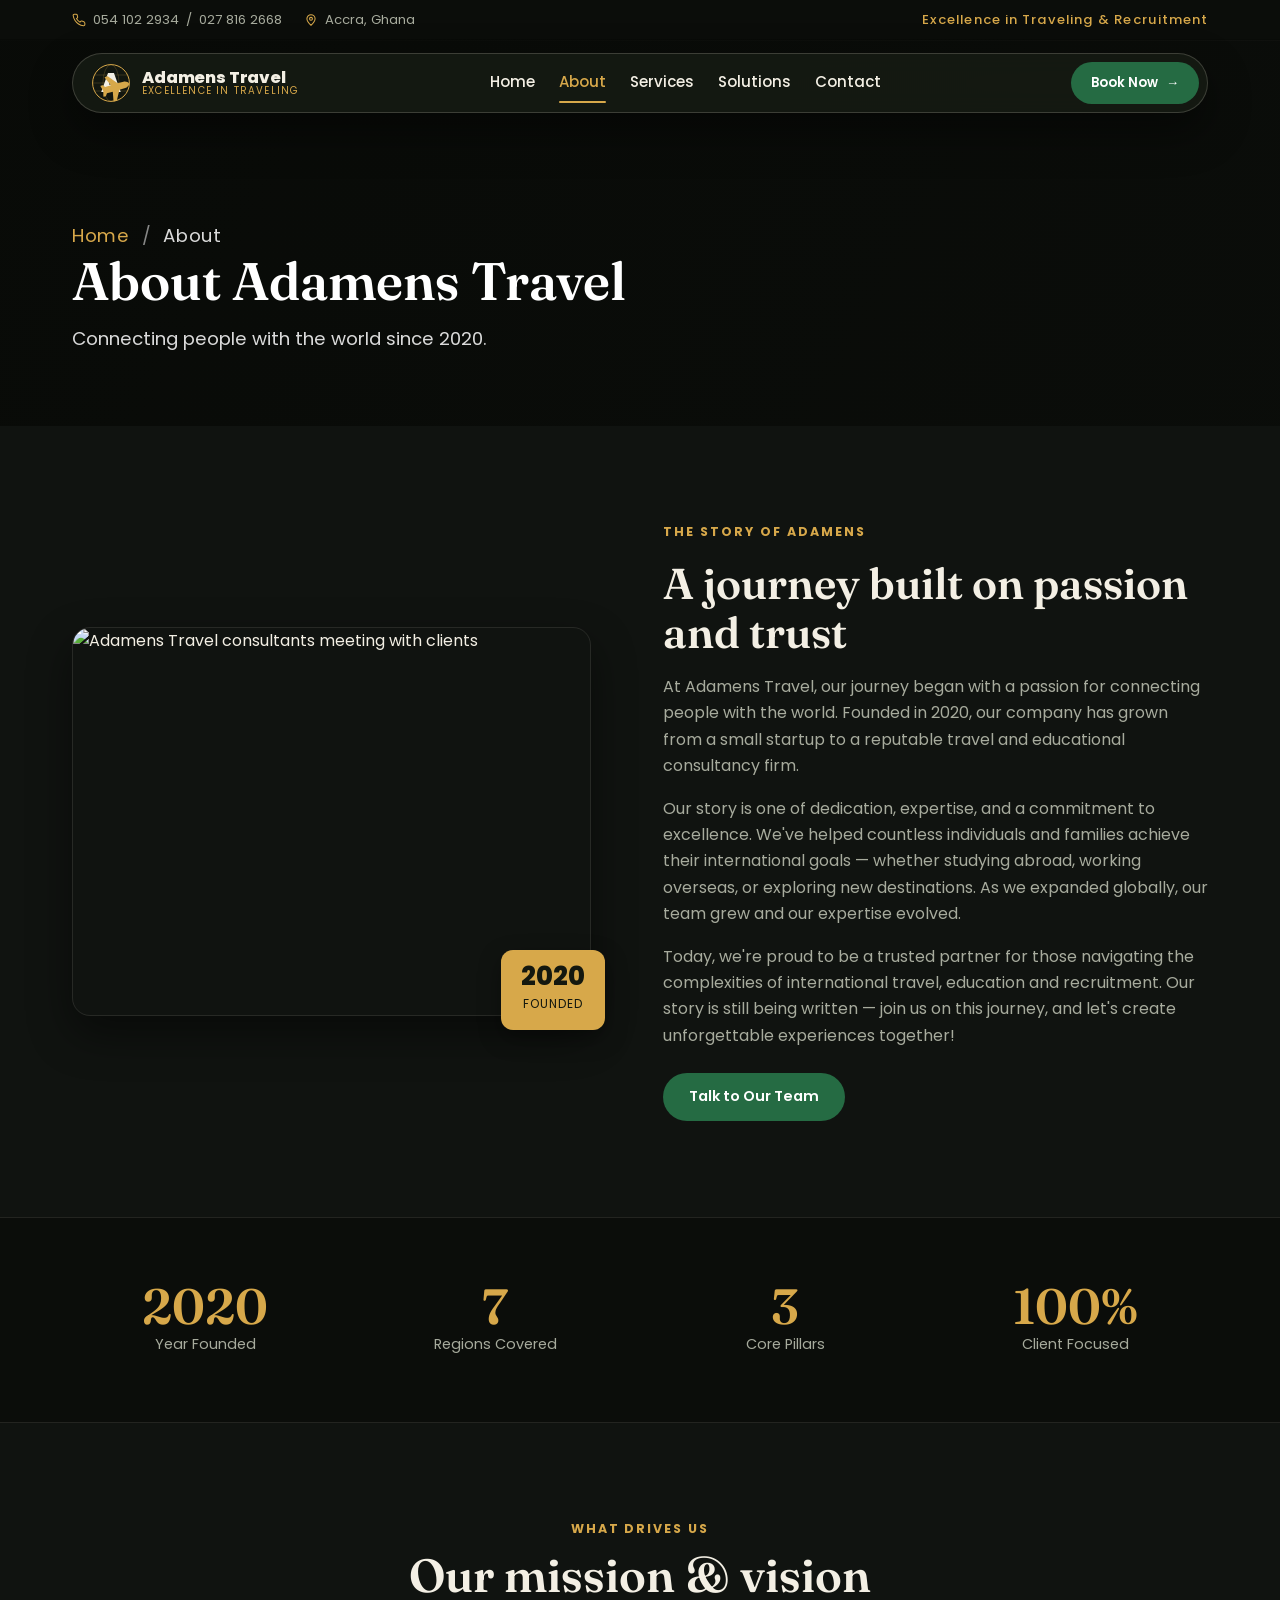
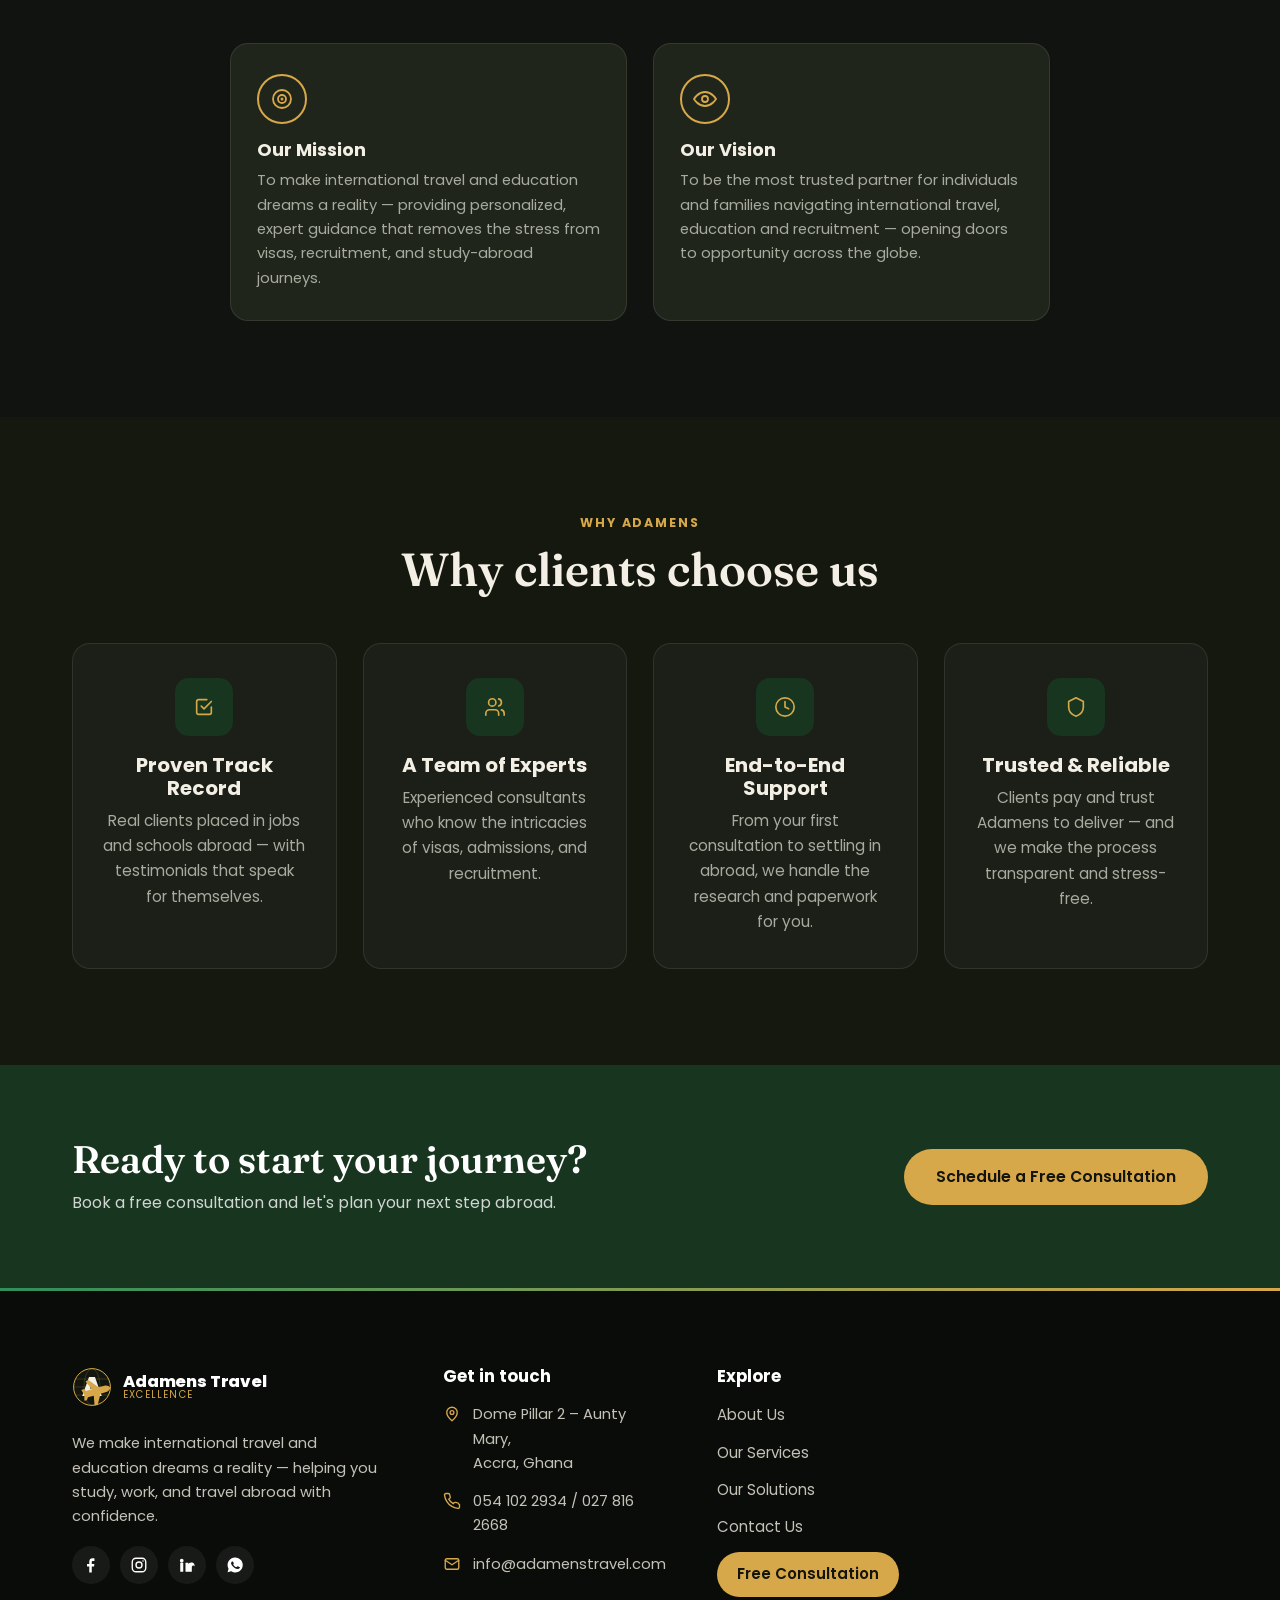
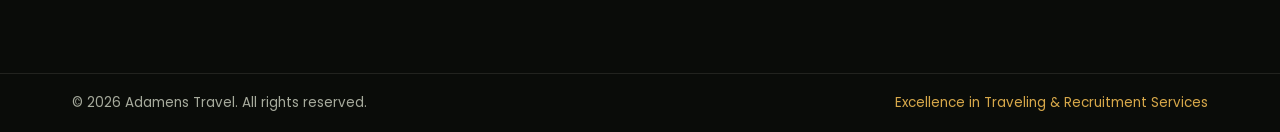
==== commit 8513bd21: "Redesign site with dark theme inspired by reference layout Rework the site to match the referenced t" ====
--- a/adamens-travel-tour/about.html
+++ b/adamens-travel-tour/about.html
@@ -7,7 +7,7 @@
   <meta name="description" content="The story of Adamens Travel — an international travel, education, and recruitment consultancy founded in 2020 in Accra, Ghana. Our mission, vision, and why clients choose us." />
   <link rel="preconnect" href="https://fonts.googleapis.com" />
   <link rel="preconnect" href="https://fonts.gstatic.com" crossorigin />
-  <link href="https://fonts.googleapis.com/css2?family=Poppins:wght@400;500;600;700;800&display=swap" rel="stylesheet" />
+  <link href="https://fonts.googleapis.com/css2?family=Fraunces:opsz,wght@9..144,500;9..144,600;9..144,700&family=Poppins:wght@400;500;600;700;800&display=swap" rel="stylesheet" />
   <link rel="stylesheet" href="styles.css" />
 </head>
 <body>
@@ -15,34 +15,48 @@
   <svg width="0" height="0" style="position:absolute" aria-hidden="true">
     <symbol id="logo" viewBox="0 0 100 100">
       <clipPath id="globeClip"><circle cx="50" cy="50" r="46"/></clipPath>
-      <circle cx="50" cy="50" r="46" fill="#eef2f7" stroke="#c3d0e0" stroke-width="2.5"/>
-      <g clip-path="url(#globeClip)" stroke="#cdd9e6" stroke-width="1.4" fill="none">
+      <circle cx="50" cy="50" r="46" fill="#12160f" stroke="#d7a84a" stroke-width="2.5"/>
+      <g clip-path="url(#globeClip)" stroke="rgba(215,168,74,0.35)" stroke-width="1.4" fill="none">
         <ellipse cx="50" cy="50" rx="20" ry="46"/><line x1="4" y1="50" x2="96" y2="50"/><line x1="10" y1="30" x2="90" y2="30"/><line x1="10" y1="70" x2="90" y2="70"/>
       </g>
-      <text x="49" y="73" text-anchor="middle" font-family="Poppins, sans-serif" font-weight="800" font-size="66" fill="#17365a">A</text>
-      <g transform="translate(14 40) rotate(-16) scale(0.13)" fill="#ee8a1e">
+      <text x="49" y="73" text-anchor="middle" font-family="Poppins, sans-serif" font-weight="800" font-size="66" fill="#f3efe4">A</text>
+      <g transform="translate(14 40) rotate(-16) scale(0.13)" fill="#d7a84a">
         <path d="M482.3 192c34.2 0 93.7 29 93.7 64c0 36-59.5 64-93.7 64l-116.6 0L265.2 495.9c-1.2 5.6-6.2 9.6-11.9 9.6l-43.9 0c-7.9 0-13.7-7.4-11.8-15.1L232 320l-116.7 0-31.4 41.9c-2.3 3-5.8 4.8-9.6 4.8l-33.6 0c-5.1 0-8.8-4.8-7.5-9.7L60 256 32.9 155.1c-1.3-5 2.4-9.7 7.5-9.7l33.6 0c3.8 0 7.3 1.8 9.6 4.8L115.3 192 232 192 156.6 21.3C154.7 13.6 160.5 6.2 168.4 6.2l43.9 0c5.7 0 10.7 4 11.9 9.6L365.4 192l116.9 0z"/>
       </g>
     </symbol>
   </svg>
 
+  <div class="topbar">
+    <div class="container topbar-inner">
+      <div class="topbar-left">
+        <span><svg viewBox="0 0 24 24" width="14" height="14" fill="none" stroke="currentColor" stroke-width="1.8" stroke-linecap="round" stroke-linejoin="round"><path d="M22 16.9v3a2 2 0 0 1-2.2 2 19.8 19.8 0 0 1-8.6-3.1 19.5 19.5 0 0 1-6-6A19.8 19.8 0 0 1 2 4.2 2 2 0 0 1 4 2h3a2 2 0 0 1 2 1.7c.1.9.3 1.8.6 2.6a2 2 0 0 1-.5 2.1L7.6 9.6a16 16 0 0 0 6 6l1.2-1.2a2 2 0 0 1 2.1-.5c.8.3 1.7.5 2.6.6a2 2 0 0 1 1.7 2z"/></svg>
+          <a href="tel:+233541022934">054 102 2934</a> / <a href="tel:+233278162668">027 816 2668</a></span>
+        <span class="topbar-loc"><svg viewBox="0 0 24 24" width="14" height="14" fill="none" stroke="currentColor" stroke-width="1.8" stroke-linecap="round" stroke-linejoin="round"><path d="M12 21s-7-6-7-11a7 7 0 0 1 14 0c0 5-7 11-7 11z"/><circle cx="12" cy="10" r="2.5"/></svg> Accra, Ghana</span>
+      </div>
+      <span class="topbar-tag">Excellence in Traveling &amp; Recruitment</span>
+    </div>
+  </div>
+
   <header class="site-header" id="top">
-    <div class="container header-inner">
-      <a href="index.html" class="brand" aria-label="Adamens Travel home">
-        <svg class="brand-logo" aria-hidden="true"><use href="#logo"/></svg>
-        <span class="brand-text"><strong>Adamens Travel</strong><small>Excellence in Traveling &amp; Recruitment</small></span>
-      </a>
-      <nav class="site-nav" id="site-nav" aria-label="Primary">
-        <a href="index.html">Home</a>
-        <a href="about.html" class="active">About</a>
-        <a href="services.html">Services</a>
-        <a href="solutions.html">Solutions</a>
-        <a href="contact.html">Contact</a>
-        <a href="contact.html" class="btn btn-orange btn-sm nav-cta">Free Consultation</a>
-      </nav>
-      <button class="nav-toggle" id="nav-toggle" aria-label="Toggle navigation" aria-expanded="false" aria-controls="site-nav"><span></span><span></span><span></span></button>
+    <div class="container">
+      <div class="nav-pill">
+        <a href="index.html" class="brand" aria-label="Adamens Travel home">
+          <svg class="brand-logo" aria-hidden="true"><use href="#logo"/></svg>
+          <span class="brand-text"><strong>Adamens Travel</strong><small>Excellence in Traveling</small></span>
+        </a>
+        <nav class="site-nav" id="site-nav" aria-label="Primary">
+          <a href="index.html">Home</a>
+          <a href="about.html" class="active">About</a>
+          <a href="services.html">Services</a>
+          <a href="solutions.html">Solutions</a>
+          <a href="contact.html">Contact</a>
+        </nav>
+        <a href="contact.html" class="btn btn-green btn-sm nav-cta">Book Now <span aria-hidden="true">&#8594;</span></a>
+        <button class="nav-toggle" id="nav-toggle" aria-label="Toggle navigation" aria-expanded="false" aria-controls="site-nav"><span></span><span></span><span></span></button>
+      </div>
     </div>
   </header>
+
 
   <!-- ===== Page hero ===== -->
   <section class="page-hero">
--- a/adamens-travel-tour/styles.css
+++ b/adamens-travel-tour/styles.css
@@ -1,40 +1,54 @@
 /* ===================================================================
-   Adamens Travel — stylesheet
-   Brand:  navy #17365a · orange #ee8a1e · white · light #eef2f7
-   Font:   Poppins
+   Adamens Travel — DARK theme stylesheet
+   Palette:  near-black #101310 · gold #d7a84a · emerald #2f8f5b · cream text
+   Fonts:    Fraunces (display) · Poppins (body)
    =================================================================== */
 
 :root {
-  --navy: #17365a;
-  --navy-dark: #0f2742;
-  --orange: #ee8a1e;
-  --orange-dark: #d9771a;
-  --light: #eef2f7;
-  --paper: #ffffff;
-  --ink: #1d2b3a;
-  --muted: #566579;
-  --line: #e2e8f0;
-  --radius: 16px;
-  --radius-sm: 10px;
+  --bg: #101310;
+  --bg-2: #14180f;
+  --panel: #191d15;
+  --card: #1b1f18;
+  --card-2: #20251c;
+  --line: rgba(240, 235, 220, 0.10);
+  --line-strong: rgba(240, 235, 220, 0.18);
+  --gold: #d7a84a;
+  --gold-2: #e7c470;
+  --green: #2f8f5b;
+  --green-pill: #256b43;
+  --green-deep: #17351f;
+  --ink: #f3efe4;
+  --muted: #a7ab9d;
+  --white: #ffffff;
+  --radius: 18px;
+  --radius-sm: 12px;
   --radius-pill: 999px;
-  --shadow: 0 14px 34px rgba(23, 54, 90, 0.12);
-  --shadow-sm: 0 6px 18px rgba(23, 54, 90, 0.08);
-  --maxw: 1160px;
+  --shadow: 0 18px 44px rgba(0, 0, 0, 0.45);
+  --shadow-sm: 0 8px 22px rgba(0, 0, 0, 0.35);
+  --maxw: 1180px;
+
+  /* legacy aliases so sub-pages keep working */
+  --navy: var(--green-pill);
+  --navy-dark: var(--green-deep);
+  --orange: var(--gold);
+  --orange-dark: var(--gold-2);
+  --light: var(--bg-2);
+  --paper: var(--bg);
 }
 
 * { box-sizing: border-box; }
-html { scroll-behavior: smooth; scroll-padding-top: 84px; }
+html { scroll-behavior: smooth; scroll-padding-top: 120px; }
 
 body {
   margin: 0;
   font-family: "Poppins", system-ui, -apple-system, "Segoe UI", Roboto, sans-serif;
   color: var(--ink);
-  background: var(--paper);
+  background: var(--bg);
   line-height: 1.65;
   -webkit-font-smoothing: antialiased;
 }
 
-h1, h2, h3 { font-family: "Poppins", sans-serif; line-height: 1.15; margin: 0; color: var(--navy); }
+h1, h2, h3 { line-height: 1.15; margin: 0; color: var(--ink); }
 img { max-width: 100%; display: block; }
 a { color: inherit; text-decoration: none; }
 ul { margin: 0; }
@@ -42,344 +56,356 @@
 .container { width: 100%; max-width: var(--maxw); margin-inline: auto; padding-inline: 22px; }
 .sr-only { position: absolute; width: 1px; height: 1px; padding: 0; margin: -1px; overflow: hidden; clip: rect(0,0,0,0); border: 0; }
 
-.eyebrow {
-  text-transform: uppercase;
-  letter-spacing: 0.14em;
-  font-size: 0.78rem;
-  font-weight: 700;
-  color: var(--orange);
-  margin: 0 0 10px;
-}
+.eyebrow { text-transform: uppercase; letter-spacing: 0.16em; font-size: 0.78rem; font-weight: 700; color: var(--gold); margin: 0 0 10px; }
 .eyebrow.center { text-align: center; }
-.eyebrow.light { color: #ffd8a1; }
+.eyebrow.light { color: var(--gold-2); }
+
+.section-title { text-align: center; font-family: "Fraunces", Georgia, serif; font-weight: 600; font-size: clamp(1.9rem, 4vw, 2.9rem); color: var(--ink); }
+.section-sub { text-align: center; color: var(--muted); margin: 10px 0 0; font-size: 1.02rem; }
 
 /* ---------- Buttons ---------- */
 .btn {
   display: inline-flex; align-items: center; justify-content: center; gap: 8px;
-  font-family: "Poppins", sans-serif; font-weight: 600;
-  font-size: 0.9rem; border: none; cursor: pointer;
-  border-radius: var(--radius-pill); padding: 13px 28px;
-  transition: transform 0.15s ease, background-color 0.15s ease, box-shadow 0.15s ease, color 0.15s ease;
+  font-family: "Poppins", sans-serif; font-weight: 600; font-size: 0.9rem;
+  border: none; cursor: pointer; border-radius: var(--radius-pill); padding: 12px 26px;
+  transition: transform .15s ease, background-color .15s ease, box-shadow .15s ease, color .15s ease;
   white-space: nowrap;
 }
-.btn-orange { background: var(--orange); color: #fff; }
-.btn-orange:hover { background: var(--orange-dark); transform: translateY(-2px); box-shadow: 0 10px 20px rgba(238,138,30,.35); }
-.btn-navy { background: var(--navy); color: #fff; }
-.btn-navy:hover { background: var(--navy-dark); transform: translateY(-2px); }
-.btn-ghost { background: transparent; color: #fff; border: 2px solid rgba(255,255,255,.7); }
-.btn-ghost:hover { background: #fff; color: var(--navy); }
-.btn-lg { padding: 15px 34px; font-size: 0.95rem; }
-.btn-sm { padding: 9px 18px; font-size: 0.8rem; }
-
-.link-arrow { color: var(--orange); font-weight: 600; font-size: 0.92rem; }
-.link-arrow:hover { color: var(--orange-dark); }
+.btn-gold { background: var(--gold); color: #12140d; }
+.btn-gold:hover { background: var(--gold-2); transform: translateY(-2px); box-shadow: 0 10px 22px rgba(215,168,74,.3); }
+.btn-green { background: var(--green-pill); color: #fff; }
+.btn-green:hover { background: var(--green); transform: translateY(-2px); box-shadow: 0 10px 22px rgba(47,143,91,.3); }
+.btn-ghost { background: rgba(255,255,255,.06); color: #fff; border: 1.5px solid rgba(255,255,255,.55); }
+.btn-ghost:hover { background: #fff; color: #14180f; }
+.btn-outline { background: transparent; color: var(--gold); border: 1.5px solid var(--gold); }
+.btn-outline:hover { background: var(--gold); color: #14180f; }
+.btn-navy { background: var(--green-pill); color: #fff; }
+.btn-navy:hover { background: var(--green); transform: translateY(-2px); }
+.btn-orange { background: var(--gold); color: #12140d; }
+.btn-orange:hover { background: var(--gold-2); transform: translateY(-2px); }
+.btn-lg { padding: 15px 32px; font-size: 0.98rem; }
+.btn-sm { padding: 10px 20px; font-size: 0.82rem; }
+.center-cta { text-align: center; margin-top: 40px; }
 
 /* ---------- Brand lockup ---------- */
-.brand { display: inline-flex; align-items: center; gap: 12px; }
-.brand-logo { width: 44px; height: 44px; flex: none; }
-.brand-text { display: flex; flex-direction: column; line-height: 1.1; }
-.brand-text strong { font-weight: 800; font-size: 1.08rem; color: var(--navy); letter-spacing: -0.01em; }
-.brand-text small { font-size: 0.68rem; letter-spacing: 0.04em; color: var(--muted); text-transform: none; }
+.brand { display: inline-flex; align-items: center; gap: 11px; }
+.brand-logo { width: 40px; height: 40px; flex: none; }
+.brand-text { display: flex; flex-direction: column; line-height: 1.05; }
+.brand-text strong { font-weight: 800; font-size: 1.02rem; color: var(--ink); letter-spacing: -0.01em; }
+.brand-text small { font-size: 0.62rem; letter-spacing: 0.12em; text-transform: uppercase; color: var(--gold); }
 .brand-light .brand-text strong { color: #fff; }
-.brand-light .brand-text small { color: var(--orange); letter-spacing: 0.18em; }
-
-/* ---------- Header / Nav ---------- */
-.site-header {
-  position: sticky; top: 0; z-index: 50;
-  background: rgba(255,255,255,0.95);
-  backdrop-filter: blur(8px);
-  border-bottom: 1px solid var(--line);
-}
-.header-inner { display: flex; align-items: center; justify-content: space-between; min-height: 72px; }
-.site-nav { display: flex; align-items: center; gap: 24px; }
-.site-nav > a { font-weight: 500; font-size: 0.94rem; color: var(--ink); transition: color .15s ease; }
-.site-nav > a:hover { color: var(--orange); }
-.site-nav .nav-cta { color: #fff; }
-.site-nav .nav-cta:hover { color: #fff; }
-
-.nav-toggle { display: none; flex-direction: column; gap: 5px; background: none; border: none; cursor: pointer; padding: 6px; }
-.nav-toggle span { width: 26px; height: 3px; background: var(--navy); border-radius: 2px; transition: transform .25s ease, opacity .2s ease; }
-.nav-toggle[aria-expanded="true"] span:nth-child(1) { transform: translateY(8px) rotate(45deg); }
+.brand-light .brand-text small { color: var(--gold); }
+
+/* ---------- Top bar ---------- */
+.topbar { background: #0b0d0a; color: var(--muted); font-size: 0.82rem; border-bottom: 1px solid var(--line); }
+.topbar-inner { display: flex; align-items: center; justify-content: space-between; gap: 16px; min-height: 40px; }
+.topbar-left { display: flex; align-items: center; gap: 22px; flex-wrap: wrap; }
+.topbar-left span { display: inline-flex; align-items: center; gap: 7px; }
+.topbar-left svg { color: var(--gold); }
+.topbar-left a:hover { color: var(--gold); }
+.topbar-tag { color: var(--gold); letter-spacing: 0.08em; font-weight: 500; }
+
+/* ---------- Floating nav ---------- */
+.site-header { position: sticky; top: 10px; z-index: 60; }
+.nav-pill {
+  display: flex; align-items: center; gap: 18px; margin-top: 12px;
+  background: rgba(22, 26, 19, 0.9); backdrop-filter: blur(12px);
+  border: 1px solid var(--line-strong); border-radius: var(--radius-pill);
+  padding: 8px 8px 8px 18px; box-shadow: var(--shadow);
+}
+.site-nav { display: flex; align-items: center; gap: 24px; margin: 0 auto; }
+.site-nav > a { font-weight: 500; font-size: 0.94rem; color: var(--ink); position: relative; padding: 4px 0; transition: color .15s ease; }
+.site-nav > a:hover { color: var(--gold); }
+.site-nav > a.active { color: var(--gold); }
+.site-nav > a.active::after { content: ""; position: absolute; left: 0; right: 0; bottom: -4px; height: 2px; background: var(--gold); border-radius: 2px; }
+.nav-cta { flex: none; }
+
+.nav-toggle { display: none; flex-direction: column; gap: 5px; background: none; border: none; cursor: pointer; padding: 8px; margin-left: auto; }
+.nav-toggle span { width: 24px; height: 2.5px; background: var(--ink); border-radius: 2px; transition: transform .25s ease, opacity .2s ease; }
+.nav-toggle[aria-expanded="true"] span:nth-child(1) { transform: translateY(7.5px) rotate(45deg); }
 .nav-toggle[aria-expanded="true"] span:nth-child(2) { opacity: 0; }
-.nav-toggle[aria-expanded="true"] span:nth-child(3) { transform: translateY(-8px) rotate(-45deg); }
-
-/* ---------- Hero ---------- */
-.hero {
-  position: relative; min-height: 82vh; display: flex; align-items: center; color: #fff;
-  background: url("https://images.unsplash.com/photo-1436491865332-7a61a109cc05?auto=format&fit=crop&w=1600&q=80") center/cover no-repeat;
-}
-.hero-overlay { position: absolute; inset: 0; background: linear-gradient(115deg, rgba(15,39,66,0.92) 0%, rgba(23,54,90,0.78) 45%, rgba(23,54,90,0.45) 100%); }
-.hero-content { position: relative; max-width: 720px; padding-block: 60px; }
-.hero-eyebrow { text-transform: uppercase; letter-spacing: 0.16em; font-weight: 700; font-size: 0.82rem; color: var(--orange); margin: 0 0 14px; }
-.hero-title { color: #fff; font-weight: 800; font-size: clamp(2.2rem, 5.5vw, 3.9rem); }
-.hero-title span { color: #ffd8a1; }
-.hero-sub { font-size: clamp(1rem, 1.8vw, 1.18rem); font-weight: 400; margin: 20px 0 32px; max-width: 60ch; color: rgba(255,255,255,0.92); }
-.hero-actions { display: flex; flex-wrap: wrap; gap: 16px; }
-
-/* ---------- Explore ---------- */
-.explore { background: var(--paper); padding: clamp(56px, 8vw, 92px) 0; }
-.explore-head { text-align: center; max-width: 680px; margin: 0 auto 34px; }
-.explore-head h2 { font-size: clamp(1.7rem, 4vw, 2.6rem); font-weight: 800; }
-.explore-head p { color: var(--muted); margin: 14px 0 0; }
-.destinations { display: flex; flex-wrap: wrap; justify-content: center; gap: 12px; margin-bottom: 44px; }
-.dest-chip {
-  background: var(--light); color: var(--navy); font-weight: 600; font-size: 0.9rem;
-  padding: 9px 20px; border-radius: var(--radius-pill); border: 1px solid var(--line);
-}
-.explore-cards { display: grid; grid-template-columns: 1fr 1fr; gap: 26px; }
-.explore-card {
-  background: var(--light); border: 1px solid var(--line); border-radius: var(--radius);
-  padding: 32px 30px; position: relative; overflow: hidden;
-}
-.explore-card::before { content: ""; position: absolute; left: 0; top: 0; bottom: 0; width: 5px; background: var(--orange); }
-.explore-card h3 { font-size: 1.35rem; font-weight: 700; margin-bottom: 10px; }
-.explore-card p { color: var(--muted); margin: 0 0 16px; }
-
-/* ---------- About ---------- */
-.about { background: var(--light); padding: clamp(56px, 8vw, 96px) 0; }
+.nav-toggle[aria-expanded="true"] span:nth-child(3) { transform: translateY(-7.5px) rotate(-45deg); }
+
+/* ---------- Hero carousel ---------- */
+.hero { position: relative; height: min(90vh, 780px); min-height: 560px; overflow: hidden; margin-top: -74px; }
+.hero-slides { position: absolute; inset: 0; }
+.hero-slide { position: absolute; inset: 0; background-size: cover; background-position: center; display: flex; align-items: center; opacity: 0; transition: opacity .9s ease; }
+.hero-slide.is-active { opacity: 1; }
+.hero-tint { position: absolute; inset: 0; background:
+  linear-gradient(90deg, rgba(8,10,7,0.94) 0%, rgba(8,10,7,0.72) 42%, rgba(8,10,7,0.30) 100%),
+  linear-gradient(180deg, rgba(8,10,7,0.55) 0%, rgba(8,10,7,0) 30%, rgba(8,10,7,0.55) 100%); }
+.hero-content { position: relative; max-width: 780px; color: #fff; padding-block: 96px 40px; }
+.hero-title { font-family: "Fraunces", Georgia, serif; font-weight: 600; font-size: clamp(2.6rem, 7vw, 5rem); letter-spacing: -0.01em; text-shadow: 0 3px 24px rgba(0,0,0,.4); }
+.hero-title span { color: var(--gold); font-style: italic; }
+.hero-sub { font-family: "Fraunces", Georgia, serif; color: var(--gold-2); font-size: clamp(1.3rem, 3vw, 2.1rem); font-weight: 500; margin: 10px 0 0; }
+.hero-line { display: inline-flex; align-items: center; gap: 10px; color: rgba(255,255,255,.92); font-weight: 500; margin: 18px 0 0; }
+.hero-line .i { color: var(--gold); flex: none; }
+.hero-actions { display: flex; flex-wrap: wrap; gap: 14px; margin-top: 28px; }
+.hero-arrow { position: absolute; top: 50%; transform: translateY(-50%); z-index: 3; width: 46px; height: 46px; border-radius: 50%; border: 1px solid rgba(255,255,255,.4); background: rgba(0,0,0,.35); color: #fff; font-size: 1.5rem; line-height: 1; cursor: pointer; display: grid; place-items: center; transition: background .15s ease; }
+.hero-arrow:hover { background: var(--gold); color: #14180f; border-color: var(--gold); }
+.hero-arrow.prev { left: 20px; }
+.hero-arrow.next { right: 20px; }
+.hero-dots { position: absolute; bottom: 24px; left: 0; right: 0; display: flex; justify-content: center; gap: 10px; z-index: 3; }
+.hero-dots button { width: 26px; height: 4px; border-radius: 2px; border: none; background: rgba(255,255,255,.4); cursor: pointer; padding: 0; transition: background .2s ease; }
+.hero-dots button.is-active { background: var(--gold); }
+
+/* ---------- Section rhythm ---------- */
+.why, .tours, .dest, .reviews, .services, .about, .whyus, .faq-section, .contact-section, .explore { padding: clamp(56px, 8vw, 96px) 0; }
+.why { background: var(--bg); }
+.tours { background: var(--bg-2); }
+.dest { background: var(--bg); }
+.reviews { background: var(--bg-2); }
+
+/* ---------- Why cards ---------- */
+.why-grid { display: grid; grid-template-columns: repeat(3, 1fr); gap: 26px; margin-top: 46px; }
+.why-card { background: var(--card); border: 1px solid var(--line); border-radius: var(--radius); padding: 34px 30px; transition: transform .18s ease, border-color .18s ease; }
+.why-card:hover { transform: translateY(-5px); border-color: var(--gold); }
+.why-icon { display: inline-grid; place-items: center; width: 58px; height: 58px; border-radius: 14px; background: var(--green-deep); color: var(--gold); margin-bottom: 18px; }
+.why-card h3 { font-size: 1.25rem; font-weight: 700; margin-bottom: 8px; }
+.why-card p { color: var(--muted); margin: 0; font-size: 0.96rem; }
+
+/* ---------- Tour / service cards ---------- */
+.tour-grid { display: grid; grid-template-columns: repeat(3, 1fr); gap: 26px; margin-top: 46px; }
+.tour-card { background: var(--card); border: 1px solid var(--line); border-radius: var(--radius); overflow: hidden; display: flex; flex-direction: column; transition: transform .18s ease, border-color .18s ease; }
+.tour-card:hover { transform: translateY(-5px); border-color: var(--gold); }
+.tour-media { position: relative; aspect-ratio: 16 / 10; background-size: cover; background-position: center; background-color: #22271e; }
+.tour-badge { position: absolute; top: 14px; left: 14px; background: rgba(18,20,13,.82); color: var(--gold); font-size: 0.72rem; font-weight: 600; letter-spacing: .04em; text-transform: uppercase; padding: 6px 12px; border-radius: 999px; border: 1px solid var(--line-strong); }
+.tour-body { padding: 22px 22px 24px; display: flex; flex-direction: column; gap: 10px; flex: 1; }
+.tour-meta { display: flex; justify-content: space-between; font-size: 0.78rem; color: var(--gold); font-weight: 500; }
+.tour-body h3 { font-size: 1.2rem; font-weight: 700; }
+.tour-body p { color: var(--muted); margin: 0; font-size: 0.93rem; flex: 1; }
+.tour-link { color: var(--gold); font-weight: 600; font-size: 0.9rem; margin-top: 4px; }
+.tour-link:hover { color: var(--gold-2); }
+
+/* ---------- CTA band (eSIM style) ---------- */
+.ctaband { padding: 0 0 clamp(40px, 6vw, 70px); background: var(--bg-2); }
+.ctaband-inner { background: linear-gradient(120deg, var(--green-deep), #10251a); border: 1px solid var(--line-strong); border-radius: var(--radius); padding: clamp(28px, 4vw, 44px); display: flex; flex-wrap: wrap; align-items: center; justify-content: space-between; gap: 24px; }
+.ctaband-eyebrow { text-transform: uppercase; letter-spacing: .16em; font-size: .76rem; font-weight: 700; color: var(--gold); }
+.ctaband-text h2 { font-family: "Fraunces", serif; font-weight: 600; font-size: clamp(1.5rem, 3vw, 2.2rem); color: #fff; margin-top: 6px; }
+.ctaband-actions { display: flex; flex-wrap: wrap; gap: 14px; }
+
+/* ---------- Destinations ---------- */
+.dest-filters { display: flex; flex-wrap: wrap; justify-content: center; gap: 10px; margin: 40px 0 34px; }
+.chip { background: var(--card); color: var(--ink); border: 1px solid var(--line); border-radius: 999px; padding: 9px 20px; font: inherit; font-size: 0.88rem; font-weight: 500; cursor: pointer; transition: all .15s ease; }
+.chip:hover { border-color: var(--gold); color: var(--gold); }
+.chip.is-active { background: var(--green-pill); border-color: var(--green-pill); color: #fff; }
+.dest-grid { display: grid; grid-template-columns: repeat(4, 1fr); gap: 20px; }
+.dest-card { position: relative; aspect-ratio: 3 / 4; border-radius: var(--radius-sm); overflow: hidden; background-size: cover; background-position: center; background-color: #22271e; display: flex; align-items: flex-end; }
+.dest-tint { position: absolute; inset: 0; background: linear-gradient(180deg, rgba(0,0,0,0) 35%, rgba(0,0,0,.8) 100%); transition: background .2s ease; }
+.dest-card:hover .dest-tint { background: linear-gradient(180deg, rgba(15,45,28,.2) 20%, rgba(0,0,0,.85) 100%); }
+.dest-label { position: relative; z-index: 1; padding: 16px 18px; color: #fff; display: flex; flex-direction: column; font-size: 0.82rem; }
+.dest-label strong { font-size: 1.1rem; font-weight: 700; }
+.dest-label { color: rgba(255,255,255,.8); }
+
+/* ---------- Stats ---------- */
+.stats-band { background: #0b0d0a; color: #fff; padding: clamp(40px, 6vw, 64px) 0; border-block: 1px solid var(--line); }
+.stats-grid { display: grid; grid-template-columns: repeat(4, 1fr); gap: 24px; text-align: center; }
+.stat strong { display: block; font-family: "Fraunces", serif; font-size: clamp(2rem, 4.5vw, 3.1rem); font-weight: 600; color: var(--gold); line-height: 1; }
+.stat span { font-size: 0.9rem; color: var(--muted); }
+
+/* ---------- Reviews ---------- */
+.review-grid { display: grid; grid-template-columns: repeat(3, 1fr); gap: 26px; margin-top: 46px; }
+.review-card { background: var(--card); border: 1px solid var(--line); border-radius: var(--radius); padding: 30px 28px; display: flex; flex-direction: column; gap: 16px; }
+.stars { color: var(--gold); letter-spacing: 3px; font-size: 1rem; }
+.review-card blockquote { margin: 0; color: var(--ink); font-size: 0.97rem; }
+.review-card figcaption { display: flex; align-items: center; gap: 13px; margin-top: auto; }
+.avatar { display: inline-grid; place-items: center; width: 46px; height: 46px; border-radius: 50%; background: var(--green-deep); color: var(--gold); font-weight: 700; font-size: 1.1rem; flex: none; }
+.r-name { display: block; font-weight: 700; color: var(--ink); }
+.r-loc { display: block; font-size: 0.82rem; color: var(--muted); }
+
+/* ---------- Newsletter CTA ---------- */
+.cta-band { background: var(--green-deep); color: #fff; padding: clamp(44px, 6vw, 72px) 0; }
+.cta-inner { display: flex; flex-wrap: wrap; align-items: center; justify-content: space-between; gap: 30px; }
+.cta-text h2 { font-family: "Fraunces", serif; color: #fff; font-size: clamp(1.6rem, 3.4vw, 2.4rem); font-weight: 600; }
+.cta-text p { color: rgba(255,255,255,.8); margin: 8px 0 0; }
+.newsletter-form { display: flex; flex-wrap: wrap; gap: 12px; position: relative; }
+.newsletter-form input { flex: 1 1 240px; min-width: 220px; padding: 14px 18px; border-radius: var(--radius-pill); border: 1px solid rgba(255,255,255,.3); background: rgba(0,0,0,.25); color: #fff; font: inherit; }
+.newsletter-form input::placeholder { color: rgba(255,255,255,.6); }
+.newsletter-form input:focus { outline: 2px solid var(--gold); }
+.form-msg { flex-basis: 100%; margin: 4px 0 0; font-size: 0.88rem; color: var(--gold-2); min-height: 1.1em; }
+.form-msg.dark { color: var(--gold-2); }
+
+/* ---------- Footer ---------- */
+.site-footer { background: #0a0c09; color: rgba(243,239,228,0.8); border-top: 3px solid; border-image: linear-gradient(90deg, var(--green), var(--gold)) 1; }
+.footer-inner { display: grid; grid-template-columns: 1.6fr 1fr 1fr 1.2fr; gap: clamp(28px, 4vw, 52px); padding: clamp(48px, 7vw, 76px) 22px; }
+.footer-brand p { margin: 16px 0 18px; max-width: 40ch; font-size: 0.92rem; }
+.footer-col h3 { color: #fff; font-size: 1.05rem; font-weight: 700; margin-bottom: 16px; }
+.footer-links { list-style: none; padding: 0; display: flex; flex-direction: column; gap: 11px; }
+.footer-links a { font-size: 0.94rem; }
+.footer-links a:hover { color: var(--gold); }
+.contact-list { list-style: none; padding: 0; display: flex; flex-direction: column; gap: 14px; }
+.contact-list li { display: flex; gap: 12px; align-items: flex-start; font-size: 0.92rem; }
+.contact-list svg { color: var(--gold); flex: none; margin-top: 3px; }
+.contact-list a:hover { color: var(--gold); }
+.socials { display: flex; gap: 10px; }
+.socials a { display: inline-grid; place-items: center; width: 38px; height: 38px; border-radius: 50%; background: rgba(255,255,255,.06); color: #fff; transition: background .15s ease, transform .15s ease; }
+.socials a:hover { background: var(--gold); color: #14180f; transform: translateY(-2px); }
+.footer-bottom { border-top: 1px solid var(--line); }
+.footer-bottom .container { display: flex; flex-wrap: wrap; justify-content: space-between; gap: 8px; padding-block: 18px; }
+.footer-bottom p { margin: 0; font-size: 0.84rem; color: var(--muted); }
+.footer-bottom .tagline { color: var(--gold); }
+.est { display: inline-block; margin-left: 8px; padding: 2px 10px; border: 1px solid var(--line-strong); border-radius: 999px; color: var(--gold); font-size: 0.76rem; }
+
+/* ===================================================================
+   SUB-PAGE COMPONENTS (about / services / solutions / contact)
+   =================================================================== */
+.page-hero { position: relative; color: #fff; padding: clamp(120px, 14vw, 170px) 0 clamp(48px, 7vw, 72px); margin-top: -74px; background: url("https://images.unsplash.com/photo-1488646953014-85cb44e25828?auto=format&fit=crop&w=1900&q=80") center/cover no-repeat; }
+.page-hero-overlay { position: absolute; inset: 0; background: linear-gradient(120deg, rgba(8,10,7,0.95), rgba(8,10,7,0.7)); }
+.page-hero .container { position: relative; }
+.page-hero h1 { font-family: "Fraunces", serif; font-weight: 600; color: #fff; font-size: clamp(2.1rem, 5vw, 3.3rem); }
+.page-hero p { color: rgba(255,255,255,0.85); margin: 12px 0 0; font-size: clamp(1rem, 2vw, 1.15rem); }
+.breadcrumb { font-size: 0.85rem; letter-spacing: 0.04em; margin: 0 0 12px; color: rgba(255,255,255,0.75); }
+.breadcrumb a { color: var(--gold); }
+.breadcrumb span { margin: 0 6px; opacity: 0.6; }
+
+.services { background: var(--bg); }
+.services.alt { background: var(--bg-2); }
+.narrow-intro { max-width: 760px; text-align: center; margin-inline: auto; }
+.lead, .narrow-intro .lead { color: var(--muted); font-size: 1.05rem; }
+.narrow { max-width: 780px; }
+
+.service-grid { display: grid; grid-template-columns: repeat(3, 1fr); gap: 26px; margin-top: 40px; margin-bottom: 26px; }
+.service-card { background: var(--card); border: 1px solid var(--line); border-radius: var(--radius); padding: 32px 28px; transition: transform .18s ease, border-color .18s ease; }
+.service-card:hover { transform: translateY(-4px); border-color: var(--gold); }
+.service-icon { display: inline-grid; place-items: center; width: 56px; height: 56px; border-radius: 14px; background: var(--green-deep); color: var(--gold); margin-bottom: 16px; }
+.service-card h3 { font-size: 1.18rem; font-weight: 700; margin-bottom: 8px; }
+.service-card p { color: var(--muted); margin: 0; font-size: 0.94rem; }
+
+.offer-grid { display: grid; grid-template-columns: repeat(3, 1fr); gap: 26px; margin-top: 40px; }
+.offer-grid.two { grid-template-columns: 1fr 1fr; max-width: 820px; margin-inline: auto; }
+.offer-card { background: var(--card-2); border: 1px solid var(--line); border-radius: var(--radius); padding: 30px 26px; }
+.offer-icon { display: inline-grid; place-items: center; width: 50px; height: 50px; border-radius: 50%; background: transparent; color: var(--gold); border: 2px solid var(--gold); margin-bottom: 16px; }
+.offer-card h3 { font-size: 1.12rem; font-weight: 700; margin-bottom: 8px; }
+.offer-card p { color: var(--muted); margin: 0; font-size: 0.92rem; }
+
+/* About */
+.about { background: var(--bg); }
 .about-inner { display: grid; grid-template-columns: 1fr 1.05fr; gap: clamp(32px, 6vw, 72px); align-items: center; }
 .about-media { position: relative; }
-.about-media img { width: 100%; border-radius: var(--radius); box-shadow: var(--shadow); aspect-ratio: 4/3; object-fit: cover; }
-.about-badge {
-  position: absolute; right: -14px; bottom: -14px; background: var(--orange); color: #fff;
-  border-radius: var(--radius-sm); padding: 14px 20px; text-align: center; box-shadow: var(--shadow-sm);
-}
+.about-media img { width: 100%; border-radius: var(--radius); box-shadow: var(--shadow); aspect-ratio: 4/3; object-fit: cover; border: 1px solid var(--line); }
+.about-badge { position: absolute; right: -14px; bottom: -14px; background: var(--gold); color: #14180f; border-radius: var(--radius-sm); padding: 14px 20px; text-align: center; box-shadow: var(--shadow-sm); }
 .about-badge strong { display: block; font-size: 1.6rem; font-weight: 800; line-height: 1; }
 .about-badge span { font-size: 0.75rem; letter-spacing: 0.08em; text-transform: uppercase; }
-.about-text h2 { font-size: clamp(1.8rem, 3.6vw, 2.7rem); font-weight: 800; margin-bottom: 16px; }
+.about-text h2 { font-family: "Fraunces", serif; font-size: clamp(1.8rem, 3.6vw, 2.7rem); font-weight: 600; margin-bottom: 16px; }
 .about-text p { color: var(--muted); margin: 0 0 16px; }
 .about-text .btn { margin-top: 8px; }
-
-/* ---------- Services ---------- */
-.services { background: var(--paper); padding: clamp(56px, 8vw, 96px) 0; }
-.section-title { text-align: center; font-weight: 800; font-size: clamp(1.8rem, 4vw, 2.8rem); margin-bottom: clamp(36px, 5vw, 54px); }
-.section-title.light { color: #fff; }
-.service-grid { display: grid; grid-template-columns: repeat(3, 1fr); gap: 26px; margin-bottom: 26px; }
-.service-card {
-  background: var(--paper); border: 1px solid var(--line); border-radius: var(--radius);
-  padding: 34px 28px; box-shadow: var(--shadow-sm); transition: transform .18s ease, box-shadow .18s ease;
-}
-.service-card:hover { transform: translateY(-4px); box-shadow: var(--shadow); }
-.service-icon {
-  display: inline-grid; place-items: center; width: 58px; height: 58px; border-radius: 14px;
-  background: var(--navy); color: #fff; margin-bottom: 18px;
-}
-.service-card h3 { font-size: 1.2rem; font-weight: 700; margin-bottom: 8px; }
-.service-card p { color: var(--muted); margin: 0; font-size: 0.95rem; }
-
-.offer-grid { display: grid; grid-template-columns: repeat(3, 1fr); gap: 26px; }
-.offer-card { background: var(--light); border-radius: var(--radius); padding: 30px 26px; border: 1px solid var(--line); }
-.offer-icon { display: inline-grid; place-items: center; width: 50px; height: 50px; border-radius: 50%; background: #fff; color: var(--orange); border: 2px solid var(--orange); margin-bottom: 16px; }
-.offer-card h3 { font-size: 1.15rem; font-weight: 700; margin-bottom: 8px; }
-.offer-card p { color: var(--muted); margin: 0; font-size: 0.93rem; }
-
-/* ---------- Solutions ---------- */
-.solutions {
-  position: relative; padding: clamp(60px, 9vw, 104px) 0; color: #fff;
-  background: url("https://images.unsplash.com/photo-1523592121529-f6dde35f079e?auto=format&fit=crop&w=1600&q=80") center/cover fixed no-repeat;
-}
-.solutions-overlay { position: absolute; inset: 0; background: linear-gradient(180deg, rgba(15,39,66,0.94), rgba(23,54,90,0.9)); }
+.about-text .eyebrow, .eyebrow:not(.center) { color: var(--gold); }
+
+/* Solutions */
+.solutions { position: relative; padding: clamp(60px, 9vw, 104px) 0; color: #fff; background: url("https://images.unsplash.com/photo-1523592121529-f6dde35f079e?auto=format&fit=crop&w=1600&q=80") center/cover fixed no-repeat; }
+.solutions.solid { background: var(--bg-2); }
+.solutions-overlay { position: absolute; inset: 0; background: linear-gradient(180deg, rgba(8,10,7,0.95), rgba(8,10,7,0.9)); }
+.solutions.solid .solutions-overlay { display: none; }
 .solutions-inner { position: relative; }
 .solutions-grid { display: grid; grid-template-columns: repeat(3, 1fr); gap: 26px; }
-.solution-step {
-  background: rgba(255,255,255,0.06); border: 1px solid rgba(255,255,255,0.16);
-  border-radius: var(--radius); padding: 32px 28px; backdrop-filter: blur(2px);
-}
-.step-num { display: inline-block; font-size: 2.2rem; font-weight: 800; color: var(--orange); line-height: 1; margin-bottom: 12px; }
+.solution-step { background: rgba(255,255,255,0.04); border: 1px solid var(--line-strong); border-radius: var(--radius); padding: 32px 28px; }
+.step-num { display: inline-block; font-family: "Fraunces", serif; font-size: 2.2rem; font-weight: 600; color: var(--gold); line-height: 1; margin-bottom: 12px; }
 .solution-step h3 { color: #fff; font-size: 1.3rem; font-weight: 700; margin-bottom: 10px; }
-.solution-step p { color: rgba(255,255,255,0.86); margin: 0; font-size: 0.95rem; }
+.solution-step p { color: rgba(255,255,255,0.82); margin: 0; font-size: 0.95rem; }
 .solutions-cta { text-align: center; margin-top: 40px; }
 
-/* ---------- Testimonials ---------- */
-.testimonials { background: var(--light); padding: clamp(56px, 8vw, 96px) 0; }
-.testimonial-grid { display: grid; grid-template-columns: repeat(3, 1fr); gap: 26px; }
-.testimonial-card {
-  position: relative; background: var(--paper); border-radius: var(--radius); padding: 34px 28px 26px;
-  margin: 0; box-shadow: var(--shadow-sm); border: 1px solid var(--line); display: flex; flex-direction: column; gap: 20px;
-}
-.quote-mark { position: absolute; top: 10px; right: 22px; font-size: 4rem; line-height: 1; color: var(--light); font-family: Georgia, serif; }
-.testimonial-card blockquote { margin: 0; color: var(--ink); font-size: 0.98rem; position: relative; z-index: 1; }
-.testimonial-card figcaption { display: flex; align-items: center; gap: 14px; margin-top: auto; }
-.avatar { display: inline-grid; place-items: center; width: 48px; height: 48px; border-radius: 50%; background: var(--navy); color: #fff; font-weight: 700; font-size: 1.15rem; flex: none; }
-.t-name { display: block; font-weight: 700; color: var(--navy); }
-.t-loc { display: block; font-size: 0.82rem; color: var(--muted); }
-
-/* ---------- CTA / Newsletter ---------- */
-.cta-band { background: var(--navy); color: #fff; padding: clamp(44px, 6vw, 72px) 0; }
-.cta-inner { display: flex; flex-wrap: wrap; align-items: center; justify-content: space-between; gap: 30px; }
-.cta-text h2 { color: #fff; font-size: clamp(1.6rem, 3.4vw, 2.4rem); font-weight: 800; }
-.cta-text p { color: rgba(255,255,255,0.82); margin: 8px 0 0; }
-.newsletter-form { display: flex; flex-wrap: wrap; gap: 12px; position: relative; }
-.newsletter-form input {
-  flex: 1 1 240px; min-width: 220px; padding: 14px 18px; border-radius: var(--radius-pill);
-  border: 1px solid rgba(255,255,255,0.3); background: rgba(255,255,255,0.1); color: #fff; font: inherit;
-}
-.newsletter-form input::placeholder { color: rgba(255,255,255,0.65); }
-.newsletter-form input:focus { outline: 2px solid var(--orange); background: rgba(255,255,255,0.16); }
-.form-msg { flex-basis: 100%; margin: 4px 0 0; font-size: 0.88rem; color: #ffd8a1; min-height: 1.1em; }
-
-/* ---------- Footer ---------- */
-.site-footer { background: var(--navy-dark); color: rgba(255,255,255,0.82); }
-.footer-inner { display: grid; grid-template-columns: 1.6fr 1.2fr 1fr; gap: clamp(30px, 5vw, 56px); padding: clamp(48px, 7vw, 76px) 22px; }
-.footer-brand p { margin: 16px 0 18px; max-width: 40ch; }
-.footer-col h3 { color: #fff; font-size: 1.1rem; font-weight: 700; margin-bottom: 16px; }
-.contact-list { list-style: none; padding: 0; display: flex; flex-direction: column; gap: 14px; }
-.contact-list li { display: flex; gap: 12px; align-items: flex-start; }
-.contact-list svg { color: var(--orange); flex: none; margin-top: 3px; }
-.contact-list a:hover { color: #fff; }
-.footer-links { list-style: none; padding: 0; display: flex; flex-direction: column; gap: 12px; }
-.footer-links a:hover { color: var(--orange); }
-.footer-links .btn { margin-top: 6px; color: #fff; }
-.socials { display: flex; gap: 10px; }
-.socials a { display: inline-grid; place-items: center; width: 38px; height: 38px; border-radius: 50%; background: rgba(255,255,255,0.08); color: #fff; transition: background .15s ease, transform .15s ease; }
-.socials a:hover { background: var(--orange); transform: translateY(-2px); }
-.footer-bottom { border-top: 1px solid rgba(255,255,255,0.1); }
-.footer-bottom .container { display: flex; flex-wrap: wrap; justify-content: space-between; gap: 8px; padding-block: 18px; }
-.footer-bottom p { margin: 0; font-size: 0.84rem; color: rgba(255,255,255,0.6); }
-.footer-bottom .tagline { color: var(--orange); letter-spacing: 0.04em; }
-
-/* ===================================================================
-   Responsive
-   =================================================================== */
-@media (max-width: 940px) {
-  .service-grid, .offer-grid, .solutions-grid, .testimonial-grid { grid-template-columns: 1fr; max-width: 480px; margin-inline: auto; }
-  .offer-grid { margin-top: 0; }
-  .explore-cards { grid-template-columns: 1fr; }
-  .about-inner { grid-template-columns: 1fr; }
-  .about-media { order: -1; max-width: 520px; margin-inline: auto; }
-  .footer-inner { grid-template-columns: 1fr 1fr; }
-  .footer-brand { grid-column: 1 / -1; }
-}
-
-@media (max-width: 760px) {
-  .nav-toggle { display: flex; }
-  .site-nav {
-    position: absolute; top: 100%; left: 0; right: 0; flex-direction: column; align-items: stretch; gap: 0;
-    background: #fff; border-bottom: 1px solid var(--line); padding: 8px 22px 18px; box-shadow: var(--shadow); display: none;
-  }
-  .site-nav.open { display: flex; }
-  .site-nav > a { padding: 12px 4px; border-bottom: 1px solid var(--line); }
-  .site-nav .nav-cta { margin-top: 12px; align-self: flex-start; border-bottom: none; }
-  .cta-inner { flex-direction: column; align-items: stretch; }
-}
-
-@media (max-width: 560px) {
-  .footer-inner { grid-template-columns: 1fr; }
-  .about-badge { right: 10px; }
-}
-
-@media (prefers-reduced-motion: reduce) {
-  html { scroll-behavior: auto; }
-  .btn:hover { transform: none; }
-  .solutions { background-attachment: scroll; }
-}
-
-/* ===================================================================
-   Multi-page additions
-   =================================================================== */
-
-/* Active nav link */
-.site-nav > a.active { color: var(--orange); font-weight: 600; }
-
-/* ---------- Page hero (sub-page banner) ---------- */
-.page-hero {
-  position: relative; color: #fff; padding: clamp(56px, 9vw, 96px) 0 clamp(48px, 7vw, 72px);
-  background: url("https://images.unsplash.com/photo-1488646953014-85cb44e25828?auto=format&fit=crop&w=1600&q=80") center/cover no-repeat;
-}
-.page-hero-overlay { position: absolute; inset: 0; background: linear-gradient(120deg, rgba(15,39,66,0.93), rgba(23,54,90,0.78)); }
-.page-hero .container { position: relative; }
-.page-hero h1 { color: #fff; font-size: clamp(2rem, 5vw, 3.2rem); font-weight: 800; }
-.page-hero p { color: rgba(255,255,255,0.9); margin: 12px 0 0; font-size: clamp(1rem, 2vw, 1.15rem); }
-.breadcrumb { font-size: 0.85rem; letter-spacing: 0.04em; margin: 0 0 12px; color: rgba(255,255,255,0.8); }
-.breadcrumb a { color: var(--orange); }
-.breadcrumb span { margin: 0 6px; opacity: 0.6; }
-
-/* Section variants */
-.services.alt { background: var(--light); }
-.narrow-intro { max-width: 760px; text-align: center; }
-.narrow-intro .lead, .lead { color: var(--muted); font-size: 1.05rem; }
-.narrow { max-width: 780px; }
-.solutions.solid { background: var(--navy); }
-.solutions.solid::before { display: none; }
-.offer-grid.two { grid-template-columns: 1fr 1fr; max-width: 820px; margin-inline: auto; }
-
-/* ---------- Stats band ---------- */
-.stats-band { background: var(--navy); color: #fff; padding: clamp(36px, 5vw, 56px) 0; }
-.stats-grid { display: grid; grid-template-columns: repeat(4, 1fr); gap: 24px; text-align: center; }
-.stat strong { display: block; font-size: clamp(1.8rem, 4vw, 2.8rem); font-weight: 800; color: var(--orange); line-height: 1; }
-.stat span { font-size: 0.9rem; color: rgba(255,255,255,0.85); }
-
-/* ---------- Why us ---------- */
-.whyus { background: var(--light); padding: clamp(56px, 8vw, 96px) 0; }
-.why-grid { display: grid; grid-template-columns: repeat(4, 1fr); gap: 24px; }
-.why-card { background: #fff; border: 1px solid var(--line); border-radius: var(--radius); padding: 28px 24px; text-align: center; }
-.why-icon { display: inline-grid; place-items: center; width: 54px; height: 54px; border-radius: 14px; background: var(--navy); color: #fff; margin-bottom: 14px; }
-.why-card h3 { font-size: 1.1rem; font-weight: 700; margin-bottom: 6px; }
-.why-card p { color: var(--muted); margin: 0; font-size: 0.92rem; }
-
-/* ---------- Timeline ---------- */
-.timeline { list-style: none; padding: 0; max-width: 760px; margin: 0 auto; position: relative; }
-.timeline::before { content: ""; position: absolute; left: 22px; top: 6px; bottom: 6px; width: 2px; background: var(--line); }
+/* Timeline */
+.timeline { list-style: none; padding: 0; max-width: 760px; margin: 40px auto 0; position: relative; }
+.timeline::before { content: ""; position: absolute; left: 22px; top: 6px; bottom: 6px; width: 2px; background: var(--line-strong); }
 .timeline li { display: flex; gap: 22px; align-items: flex-start; position: relative; padding-bottom: 30px; }
 .timeline li:last-child { padding-bottom: 0; }
-.tl-dot { flex: none; width: 46px; height: 46px; border-radius: 50%; background: var(--orange); color: #fff; display: grid; place-items: center; font-weight: 700; position: relative; z-index: 1; }
+.tl-dot { flex: none; width: 46px; height: 46px; border-radius: 50%; background: var(--gold); color: #14180f; display: grid; place-items: center; font-weight: 700; position: relative; z-index: 1; }
 .timeline h3 { font-size: 1.15rem; font-weight: 700; margin-bottom: 4px; }
 .timeline p { color: var(--muted); margin: 0; }
 
-/* ---------- Contact ---------- */
-.contact-section { background: var(--paper); padding: clamp(52px, 8vw, 92px) 0; }
-.contact-grid { display: grid; grid-template-columns: 1.4fr 1fr; gap: clamp(32px, 5vw, 60px); align-items: start; }
-.contact-form-wrap h2, .contact-info h2 { font-size: clamp(1.4rem, 3vw, 2rem); font-weight: 800; margin-bottom: 8px; }
+/* Why us (about page) */
+.whyus { background: var(--bg-2); }
+.why-grid.four, .whyus .why-grid { grid-template-columns: repeat(4, 1fr); }
+.whyus .why-card { text-align: center; }
+.whyus .why-icon { margin-inline: auto; }
+
+/* Contact */
+.contact-section { background: var(--bg); }
+.contact-grid { display: grid; grid-template-columns: 1.4fr 1fr; gap: clamp(32px, 5vw, 60px); align-items: start; margin-top: 12px; }
+.contact-form-wrap h2, .contact-info h2 { font-family: "Fraunces", serif; font-size: clamp(1.4rem, 3vw, 2rem); font-weight: 600; margin-bottom: 8px; }
 .muted { color: var(--muted); margin-top: 0; }
 .contact-form { display: flex; flex-direction: column; gap: 18px; margin-top: 22px; }
 .field { display: flex; flex-direction: column; gap: 7px; }
 .field-row { display: grid; grid-template-columns: 1fr 1fr; gap: 18px; }
-.field label { font-weight: 600; font-size: 0.9rem; color: var(--navy); }
-.field input, .field select, .field textarea {
-  font: inherit; padding: 12px 14px; border: 1px solid var(--line); border-radius: var(--radius-sm);
-  background: var(--light); color: var(--ink); width: 100%;
-}
-.field input:focus, .field select:focus, .field textarea:focus { outline: 2px solid var(--orange); background: #fff; }
+.field label { font-weight: 600; font-size: 0.9rem; color: var(--ink); }
+.field input, .field select, .field textarea { font: inherit; padding: 12px 14px; border: 1px solid var(--line-strong); border-radius: var(--radius-sm); background: var(--card); color: var(--ink); width: 100%; }
+.field input::placeholder, .field textarea::placeholder { color: var(--muted); }
+.field input:focus, .field select:focus, .field textarea:focus { outline: 2px solid var(--gold); }
 .field textarea { resize: vertical; }
 .contact-form .btn { align-self: flex-start; }
-.form-msg.dark { color: var(--orange-dark); }
-
-.contact-info { background: var(--light); border: 1px solid var(--line); border-radius: var(--radius); padding: 30px 28px; }
+.contact-info { background: var(--card); border: 1px solid var(--line); border-radius: var(--radius); padding: 30px 28px; }
 .contact-list.big li { margin-bottom: 18px; }
-.contact-list.big svg { color: var(--orange); }
-.contact-list.big strong { color: var(--navy); }
+.contact-list.big strong { color: var(--ink); }
 .contact-info a { color: var(--muted); }
-.contact-info a:hover { color: var(--orange); }
+.contact-info a:hover { color: var(--gold); }
 .wa-btn { margin-top: 6px; color: #fff; }
-.wa-btn:hover { color: #fff; }
-
-/* ---------- FAQ ---------- */
-.faq-section { background: var(--light); padding: clamp(52px, 8vw, 92px) 0; }
-.faq { display: flex; flex-direction: column; gap: 12px; }
-.faq-item { background: #fff; border: 1px solid var(--line); border-radius: var(--radius-sm); overflow: hidden; }
-.faq-q {
-  width: 100%; text-align: left; background: none; border: none; cursor: pointer;
-  font: inherit; font-weight: 600; color: var(--navy); padding: 18px 20px;
-  display: flex; align-items: center; justify-content: space-between; gap: 16px;
-}
+.wa-btn:hover { color: #14180f; }
+
+/* FAQ */
+.faq-section { background: var(--bg-2); }
+.faq { display: flex; flex-direction: column; gap: 12px; margin-top: 40px; }
+.faq-item { background: var(--card); border: 1px solid var(--line); border-radius: var(--radius-sm); overflow: hidden; }
+.faq-q { width: 100%; text-align: left; background: none; border: none; cursor: pointer; font: inherit; font-weight: 600; color: var(--ink); padding: 18px 20px; display: flex; align-items: center; justify-content: space-between; gap: 16px; }
 .faq-icon { position: relative; flex: none; width: 16px; height: 16px; }
-.faq-icon::before, .faq-icon::after { content: ""; position: absolute; background: var(--orange); border-radius: 2px; transition: transform .2s ease; }
+.faq-icon::before, .faq-icon::after { content: ""; position: absolute; background: var(--gold); border-radius: 2px; transition: transform .2s ease; }
 .faq-icon::before { top: 7px; left: 0; width: 16px; height: 2px; }
 .faq-icon::after { left: 7px; top: 0; width: 2px; height: 16px; }
 .faq-q[aria-expanded="true"] .faq-icon::after { transform: scaleY(0); }
 .faq-a { max-height: 0; overflow: hidden; transition: max-height .25s ease; }
 .faq-a p { margin: 0; padding: 0 20px 18px; color: var(--muted); }
 
-/* CTA band with single button */
-.cta-band .cta-inner .btn { flex: none; }
-
-/* ---------- Responsive (multi-page) ---------- */
-@media (max-width: 940px) {
-  .stats-grid, .why-grid { grid-template-columns: 1fr 1fr; }
+/* Explore (legacy home section, if present) */
+.explore { background: var(--bg); }
+.explore-head { text-align: center; max-width: 680px; margin: 0 auto 34px; }
+.explore-head h2 { font-family: "Fraunces", serif; font-weight: 600; font-size: clamp(1.7rem, 4vw, 2.6rem); }
+.explore-head p { color: var(--muted); margin: 14px 0 0; }
+.destinations { display: flex; flex-wrap: wrap; justify-content: center; gap: 12px; margin-bottom: 44px; }
+.dest-chip { background: var(--card); color: var(--ink); font-weight: 600; font-size: 0.9rem; padding: 9px 20px; border-radius: 999px; border: 1px solid var(--line); }
+.explore-cards { display: grid; grid-template-columns: 1fr 1fr; gap: 26px; }
+.explore-card { background: var(--card); border: 1px solid var(--line); border-radius: var(--radius); padding: 32px 30px; position: relative; overflow: hidden; }
+.explore-card::before { content: ""; position: absolute; left: 0; top: 0; bottom: 0; width: 5px; background: var(--gold); }
+.explore-card h3 { font-size: 1.35rem; font-weight: 700; margin-bottom: 10px; }
+.explore-card p { color: var(--muted); margin: 0 0 16px; }
+.link-arrow { color: var(--gold); font-weight: 600; font-size: 0.92rem; }
+.link-arrow:hover { color: var(--gold-2); }
+
+/* ===================================================================
+   Responsive
+   =================================================================== */
+@media (max-width: 980px) {
+  .footer-inner { grid-template-columns: 1fr 1fr; }
+  .footer-brand { grid-column: 1 / -1; }
+  .dest-grid { grid-template-columns: repeat(2, 1fr); }
+}
+@media (max-width: 900px) {
+  .why-grid, .tour-grid, .review-grid, .service-grid, .offer-grid, .offer-grid.two, .solutions-grid, .whyus .why-grid { grid-template-columns: 1fr; max-width: 480px; margin-inline: auto; }
+  .about-inner { grid-template-columns: 1fr; }
+  .about-media { order: -1; max-width: 520px; margin-inline: auto; }
   .contact-grid { grid-template-columns: 1fr; }
-  .offer-grid.two { grid-template-columns: 1fr; max-width: 480px; }
+  .stats-grid { grid-template-columns: 1fr 1fr; }
+}
+@media (max-width: 820px) {
+  .topbar-tag { display: none; }
+  .nav-toggle { display: flex; }
+  .site-nav { position: absolute; top: calc(100% + 8px); left: 0; right: 0; flex-direction: column; align-items: stretch; gap: 0; margin: 0; background: rgba(20,24,18,0.98); backdrop-filter: blur(12px); border: 1px solid var(--line-strong); border-radius: 18px; padding: 8px 14px; box-shadow: var(--shadow); display: none; }
+  .site-nav.open { display: flex; }
+  .site-nav > a { padding: 13px 4px; border-bottom: 1px solid var(--line); }
+  .site-nav > a.active::after { display: none; }
+  .nav-cta { margin-left: auto; }
+  .cta-inner, .ctaband-inner { flex-direction: column; align-items: flex-start; }
 }
 @media (max-width: 560px) {
-  .stats-grid, .why-grid { grid-template-columns: 1fr; }
+  .footer-inner { grid-template-columns: 1fr; }
+  .dest-grid { grid-template-columns: 1fr 1fr; }
+  .stats-grid { grid-template-columns: 1fr 1fr; }
   .field-row { grid-template-columns: 1fr; }
-}
+  .hero-content { padding-block: 90px 30px; }
+  .brand-text small { display: none; }
+}
+
+@media (prefers-reduced-motion: reduce) {
+  html { scroll-behavior: auto; }
+  .btn:hover, .why-card:hover, .tour-card:hover { transform: none; }
+  .hero-slide { transition: none; }
+  .solutions { background-attachment: scroll; }
+}
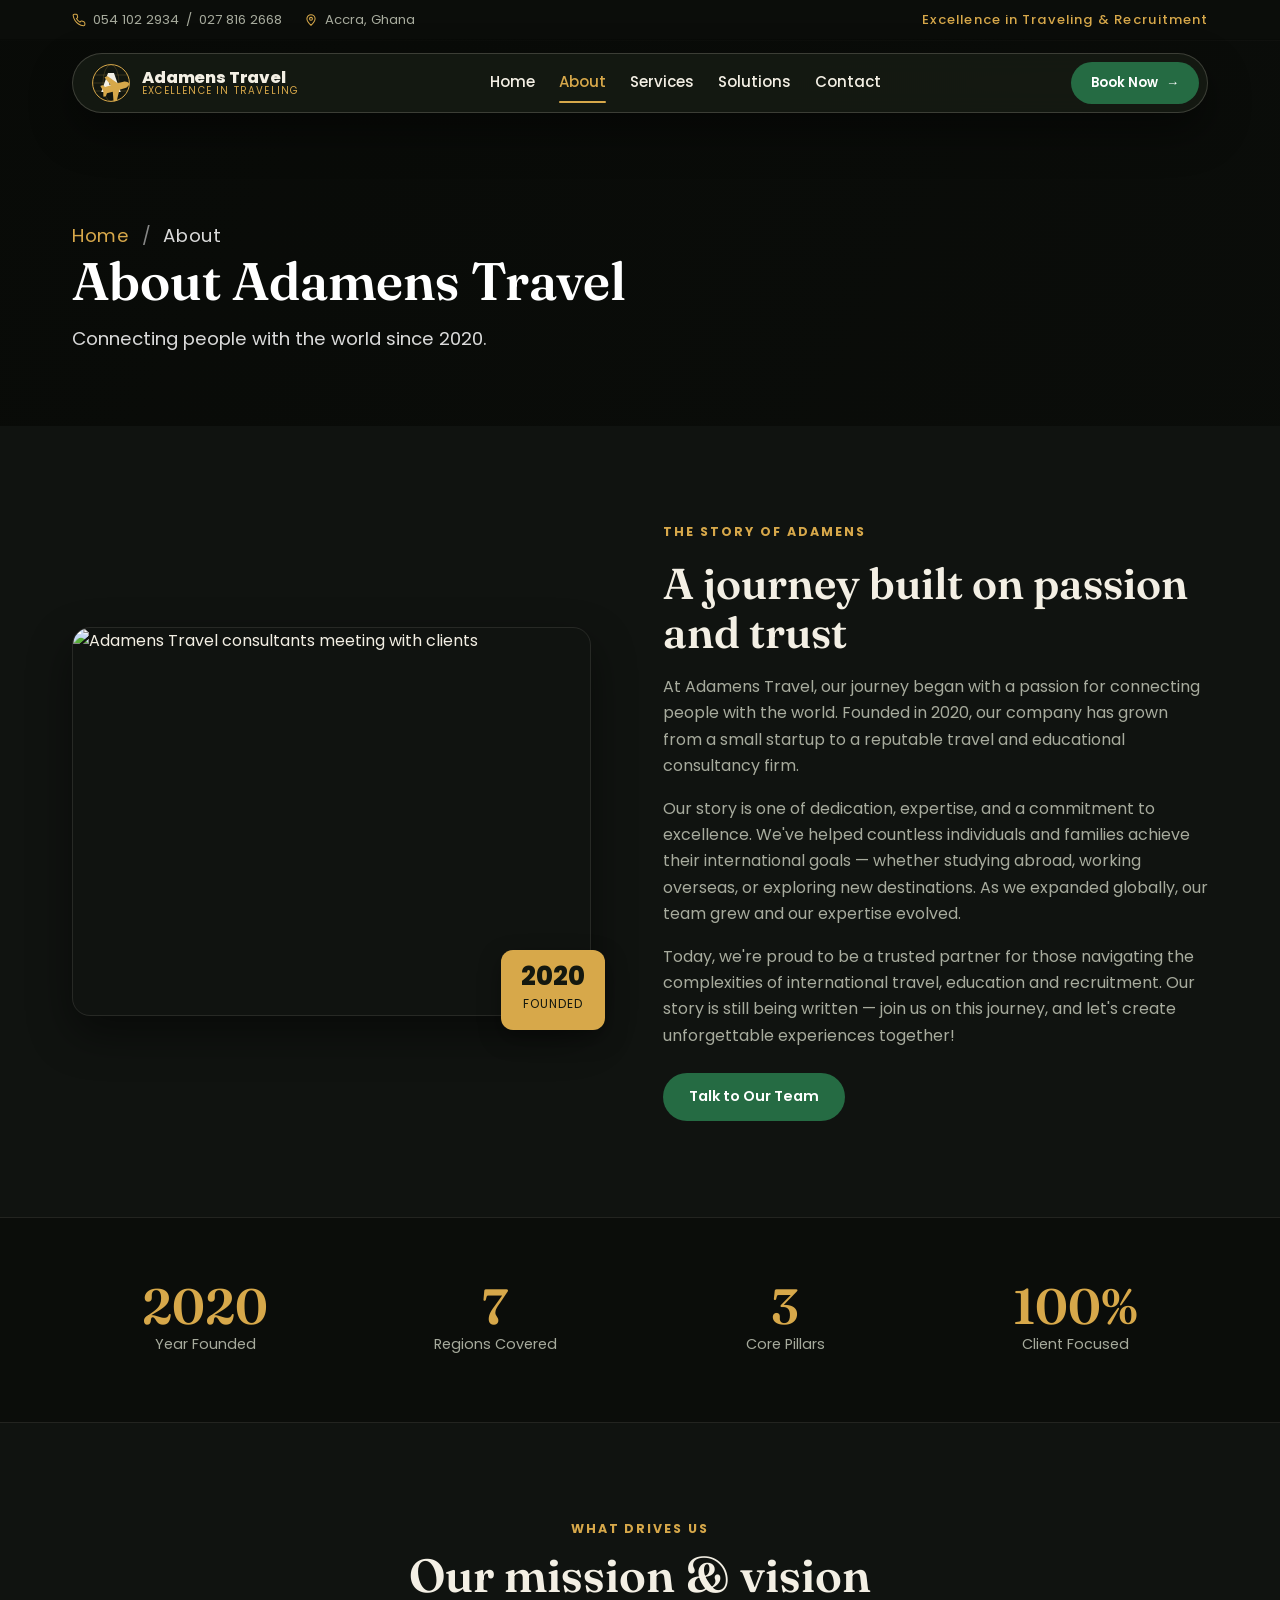
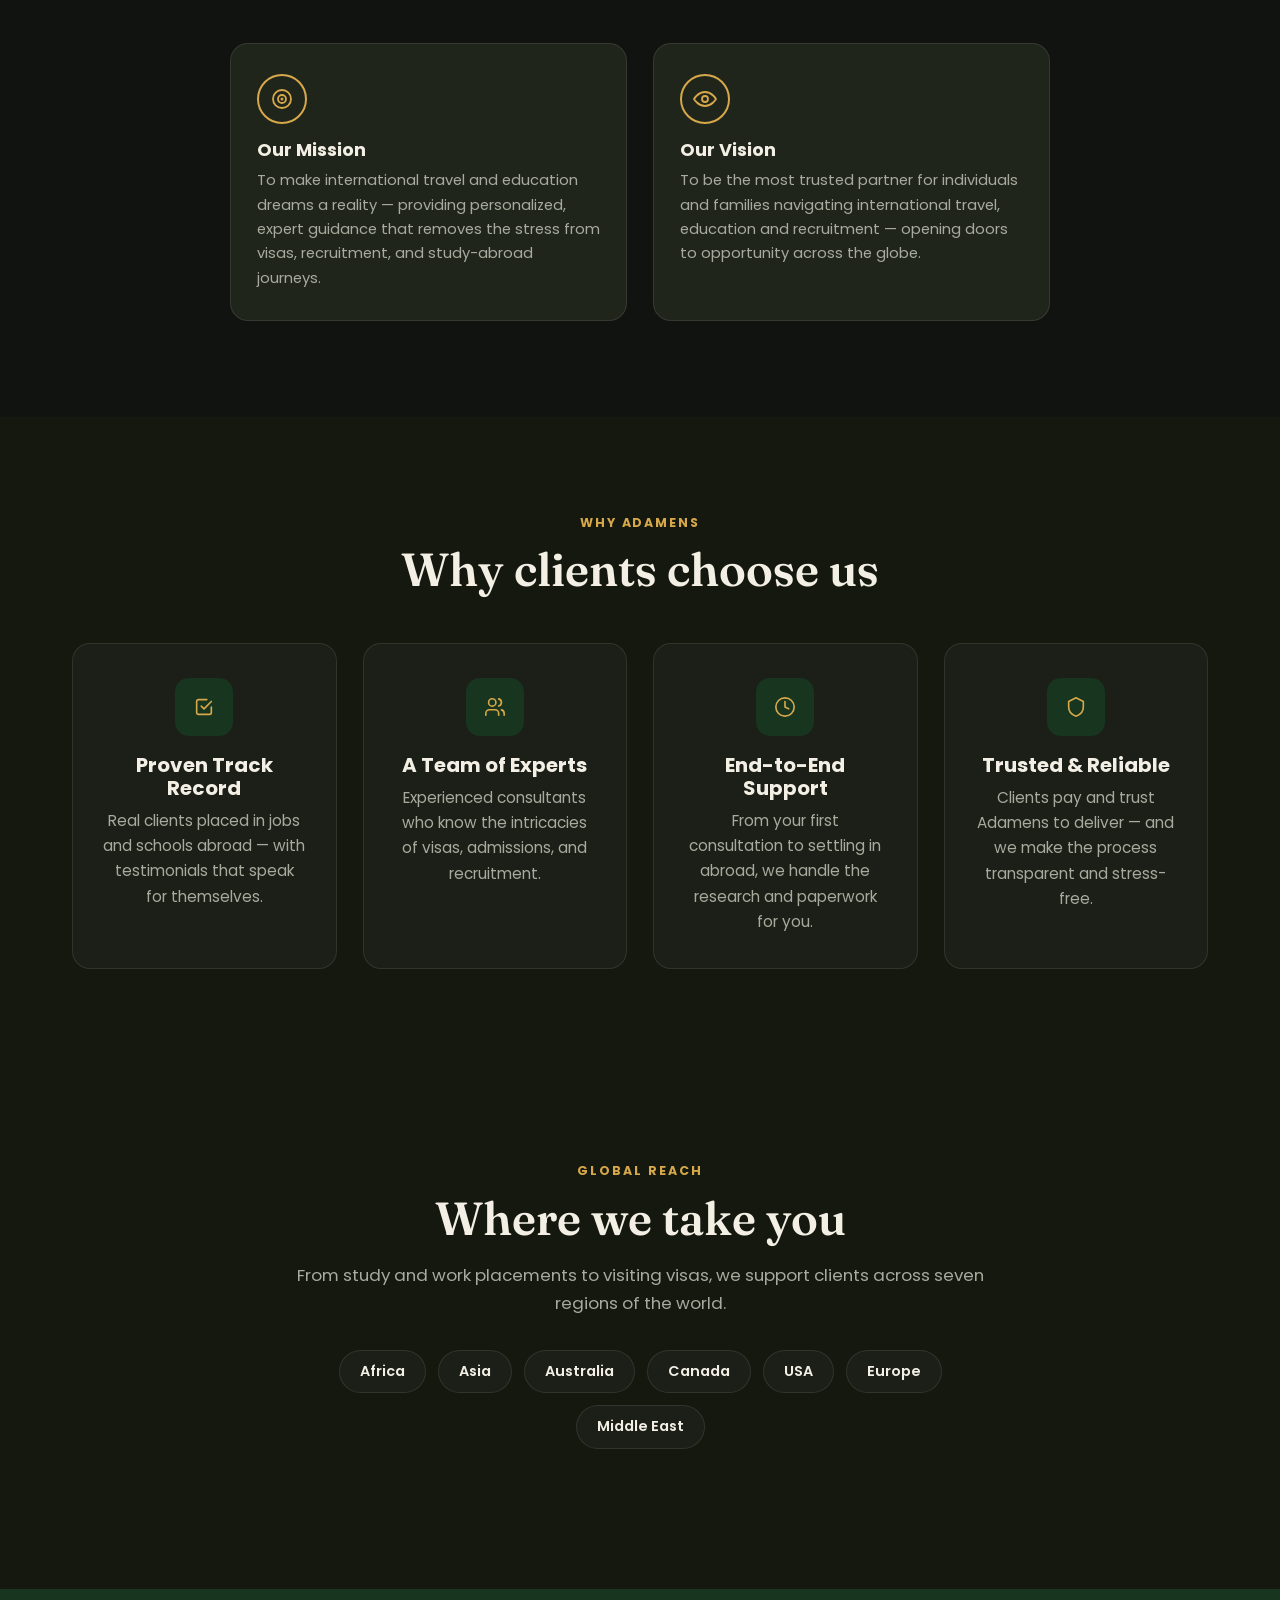
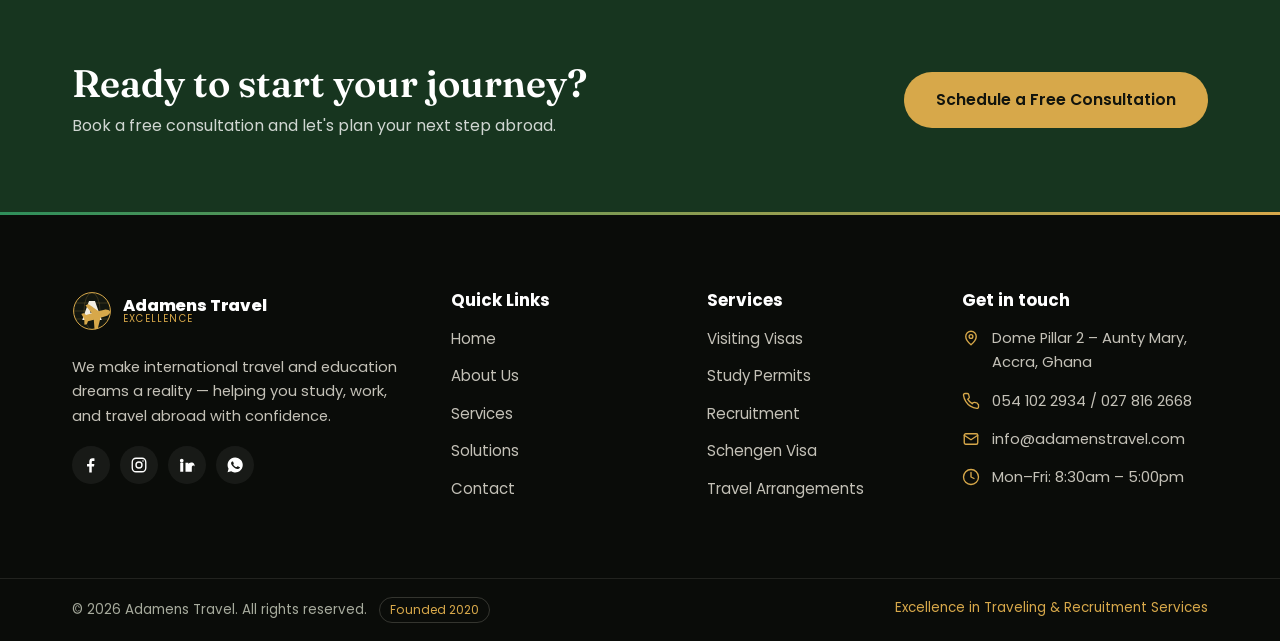
==== commit 271920bf: "Enhance About, Services, Solutions & Contact pages - Standardize all sub-page footers to the home 4-" ====
--- a/adamens-travel-tour/about.html
+++ b/adamens-travel-tour/about.html
@@ -59,7 +59,7 @@
 
 
   <!-- ===== Page hero ===== -->
-  <section class="page-hero">
+  <section class="page-hero" style="background-image:url('https://images.unsplash.com/photo-1502920917128-1aa500764cbd?auto=format&fit=crop&w=1900&q=80')">
     <div class="page-hero-overlay"></div>
     <div class="container">
       <p class="breadcrumb"><a href="index.html">Home</a> <span>/</span> About</p>
@@ -150,6 +150,24 @@
     </div>
   </section>
 
+  <!-- ===== Where we take you ===== -->
+  <section class="services alt">
+    <div class="container narrow-intro">
+      <p class="eyebrow center">Global Reach</p>
+      <h2 class="section-title">Where we take you</h2>
+      <p class="lead">From study and work placements to visiting visas, we support clients across seven regions of the world.</p>
+      <div class="destinations" style="margin-top:32px;">
+        <span class="dest-chip">Africa</span>
+        <span class="dest-chip">Asia</span>
+        <span class="dest-chip">Australia</span>
+        <span class="dest-chip">Canada</span>
+        <span class="dest-chip">USA</span>
+        <span class="dest-chip">Europe</span>
+        <span class="dest-chip">Middle East</span>
+      </div>
+    </div>
+  </section>
+
   <!-- ===== CTA ===== -->
   <section class="cta-band">
     <div class="container cta-inner">
@@ -161,16 +179,13 @@
     </div>
   </section>
 
-  <!-- ===================== FOOTER / CONTACT ===================== -->
+  <!-- ===================== FOOTER ===================== -->
   <footer class="site-footer" id="contact">
     <div class="container footer-inner">
       <div class="footer-brand">
         <div class="brand brand-light">
           <svg class="brand-logo" aria-hidden="true"><use href="#logo"/></svg>
-          <span class="brand-text">
-            <strong>Adamens Travel</strong>
-            <small>EXCELLENCE</small>
-          </span>
+          <span class="brand-text"><strong>Adamens Travel</strong><small>EXCELLENCE</small></span>
         </div>
         <p>We make international travel and education dreams a reality — helping you study, work, and travel abroad with confidence.</p>
         <div class="socials" aria-label="Social media">
@@ -182,38 +197,41 @@
       </div>
 
       <div class="footer-col">
+        <h3>Quick Links</h3>
+        <ul class="footer-links">
+          <li><a href="index.html">Home</a></li>
+          <li><a href="about.html">About Us</a></li>
+          <li><a href="services.html">Services</a></li>
+          <li><a href="solutions.html">Solutions</a></li>
+          <li><a href="contact.html">Contact</a></li>
+        </ul>
+      </div>
+
+      <div class="footer-col">
+        <h3>Services</h3>
+        <ul class="footer-links">
+          <li><a href="services.html">Visiting Visas</a></li>
+          <li><a href="services.html">Study Permits</a></li>
+          <li><a href="services.html">Recruitment</a></li>
+          <li><a href="services.html">Schengen Visa</a></li>
+          <li><a href="services.html">Travel Arrangements</a></li>
+        </ul>
+      </div>
+
+      <div class="footer-col">
         <h3>Get in touch</h3>
         <ul class="contact-list">
-          <li>
-            <svg viewBox="0 0 24 24" width="18" height="18" fill="none" stroke="currentColor" stroke-width="1.8" stroke-linecap="round" stroke-linejoin="round"><path d="M12 21s-7-6-7-11a7 7 0 0 1 14 0c0 5-7 11-7 11z"/><circle cx="12" cy="10" r="2.5"/></svg>
-            <span>Dome Pillar 2 – Aunty Mary,<br />Accra, Ghana</span>
-          </li>
-          <li>
-            <svg viewBox="0 0 24 24" width="18" height="18" fill="none" stroke="currentColor" stroke-width="1.8" stroke-linecap="round" stroke-linejoin="round"><path d="M22 16.9v3a2 2 0 0 1-2.2 2 19.8 19.8 0 0 1-8.6-3.1 19.5 19.5 0 0 1-6-6A19.8 19.8 0 0 1 2 4.2 2 2 0 0 1 4 2h3a2 2 0 0 1 2 1.7c.1.9.3 1.8.6 2.6a2 2 0 0 1-.5 2.1L7.6 9.6a16 16 0 0 0 6 6l1.2-1.2a2 2 0 0 1 2.1-.5c.8.3 1.7.5 2.6.6a2 2 0 0 1 1.7 2z"/></svg>
-            <span><a href="tel:+233541022934">054 102 2934</a> / <a href="tel:+233278162668">027 816 2668</a></span>
-          </li>
-          <li>
-            <svg viewBox="0 0 24 24" width="18" height="18" fill="none" stroke="currentColor" stroke-width="1.8" stroke-linecap="round" stroke-linejoin="round"><rect x="3" y="5" width="18" height="14" rx="2"/><path d="m3 7 9 6 9-6"/></svg>
-            <span><a href="mailto:info@adamenstravel.com">info@adamenstravel.com</a></span>
-          </li>
-        </ul>
-      </div>
-
-      <div class="footer-col">
-        <h3>Explore</h3>
-        <ul class="footer-links">
-          <li><a href="about.html">About Us</a></li>
-          <li><a href="services.html">Our Services</a></li>
-          <li><a href="solutions.html">Our Solutions</a></li>
-          <li><a href="contact.html">Contact Us</a></li>
-          <li><a href="contact.html" class="btn btn-orange btn-sm">Free Consultation</a></li>
+          <li><svg viewBox="0 0 24 24" width="18" height="18" fill="none" stroke="currentColor" stroke-width="1.8" stroke-linecap="round" stroke-linejoin="round"><path d="M12 21s-7-6-7-11a7 7 0 0 1 14 0c0 5-7 11-7 11z"/><circle cx="12" cy="10" r="2.5"/></svg><span>Dome Pillar 2 – Aunty Mary,<br />Accra, Ghana</span></li>
+          <li><svg viewBox="0 0 24 24" width="18" height="18" fill="none" stroke="currentColor" stroke-width="1.8" stroke-linecap="round" stroke-linejoin="round"><path d="M22 16.9v3a2 2 0 0 1-2.2 2 19.8 19.8 0 0 1-8.6-3.1 19.5 19.5 0 0 1-6-6A19.8 19.8 0 0 1 2 4.2 2 2 0 0 1 4 2h3a2 2 0 0 1 2 1.7c.1.9.3 1.8.6 2.6a2 2 0 0 1-.5 2.1L7.6 9.6a16 16 0 0 0 6 6l1.2-1.2a2 2 0 0 1 2.1-.5c.8.3 1.7.5 2.6.6a2 2 0 0 1 1.7 2z"/></svg><span><a href="tel:+233541022934">054 102 2934</a> / <a href="tel:+233278162668">027 816 2668</a></span></li>
+          <li><svg viewBox="0 0 24 24" width="18" height="18" fill="none" stroke="currentColor" stroke-width="1.8" stroke-linecap="round" stroke-linejoin="round"><rect x="3" y="5" width="18" height="14" rx="2"/><path d="m3 7 9 6 9-6"/></svg><span><a href="mailto:info@adamenstravel.com">info@adamenstravel.com</a></span></li>
+          <li><svg viewBox="0 0 24 24" width="18" height="18" fill="none" stroke="currentColor" stroke-width="1.8" stroke-linecap="round" stroke-linejoin="round"><circle cx="12" cy="12" r="10"/><path d="M12 6v6l4 2"/></svg><span>Mon–Fri: 8:30am – 5:00pm</span></li>
         </ul>
       </div>
     </div>
 
     <div class="footer-bottom">
       <div class="container">
-        <p>&copy; <span id="year"></span> Adamens Travel. All rights reserved.</p>
+        <p>&copy; <span id="year"></span> Adamens Travel. All rights reserved. <span class="est">Founded 2020</span></p>
         <p class="tagline">Excellence in Traveling &amp; Recruitment Services</p>
       </div>
     </div>
--- a/adamens-travel-tour/styles.css
+++ b/adamens-travel-tour/styles.css
@@ -341,6 +341,11 @@
 .wa-btn { margin-top: 6px; color: #fff; }
 .wa-btn:hover { color: #14180f; }
 
+/* Map */
+.map-section { background: var(--bg); padding: 0 0 clamp(56px, 8vw, 96px); }
+.map-embed { border: 1px solid var(--line-strong); border-radius: var(--radius); overflow: hidden; box-shadow: var(--shadow); line-height: 0; }
+.map-embed iframe { width: 100%; height: 380px; border: 0; filter: grayscale(0.3) contrast(1.05) brightness(0.9); }
+
 /* FAQ */
 .faq-section { background: var(--bg-2); }
 .faq { display: flex; flex-direction: column; gap: 12px; margin-top: 40px; }
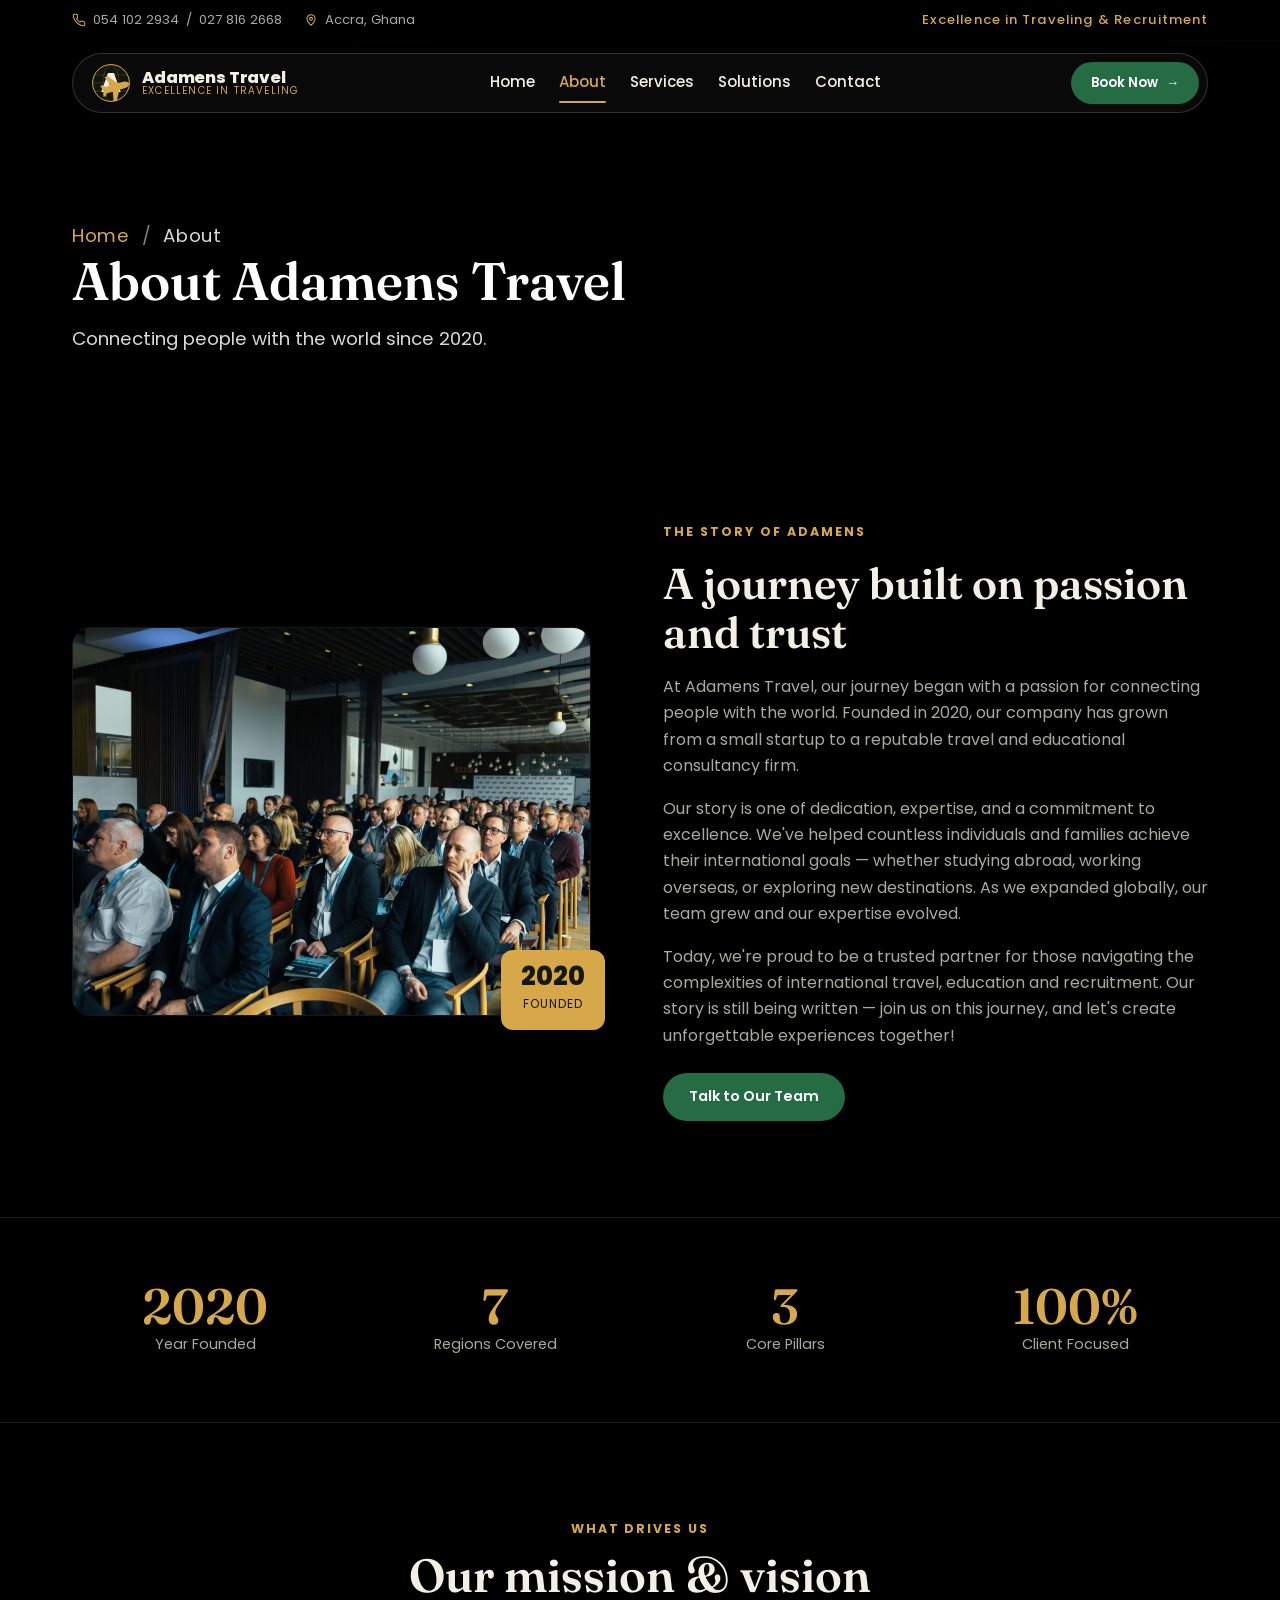
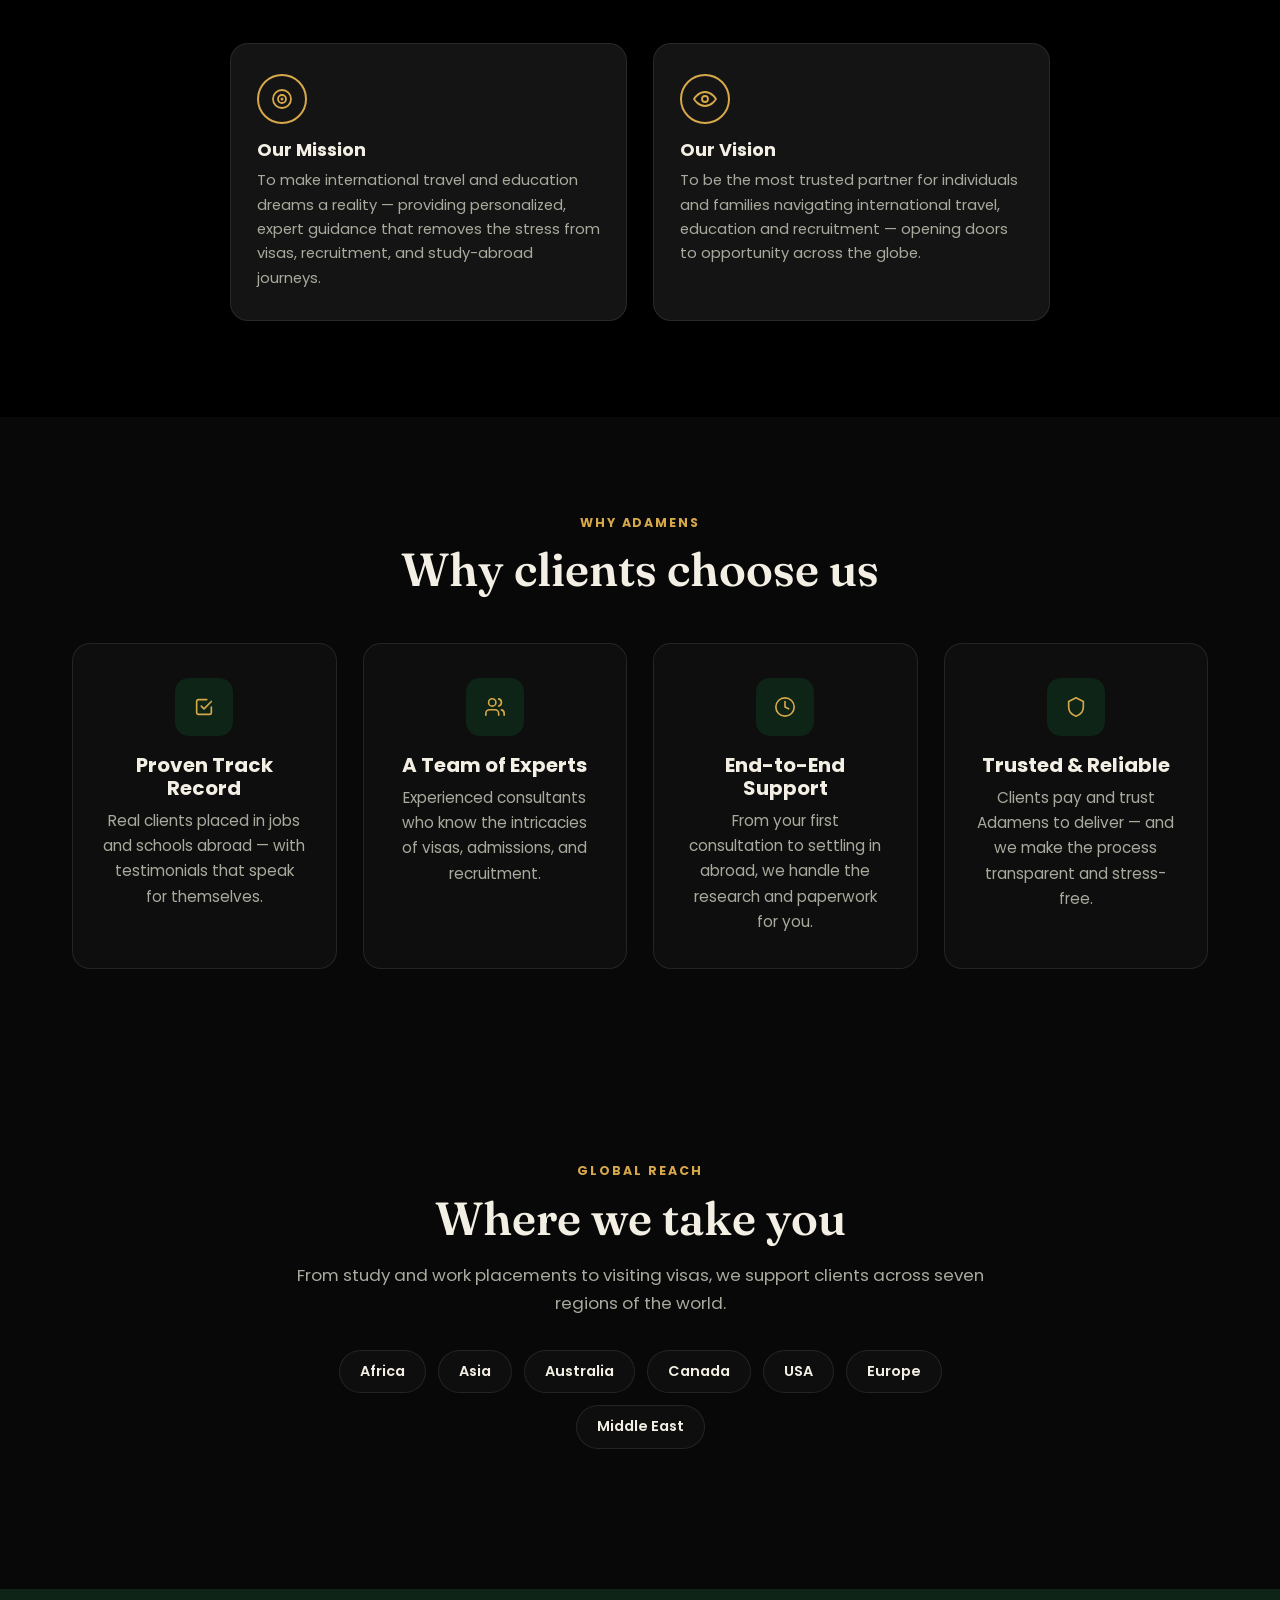
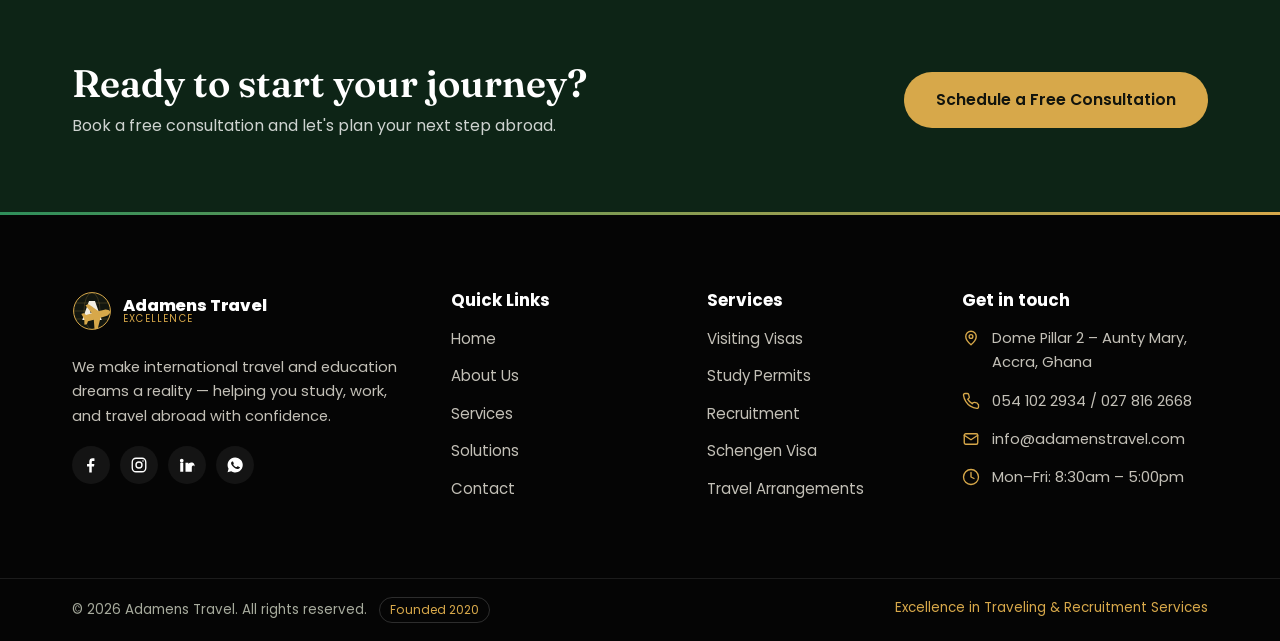
==== commit f78f2893: "Add real photos and video to the site - Bundle 5 client-supplied photos and a showcase video into as" ====
--- a/adamens-travel-tour/about.html
+++ b/adamens-travel-tour/about.html
@@ -72,7 +72,7 @@
   <section class="about" id="story">
     <div class="container about-inner">
       <div class="about-media">
-        <img src="https://images.unsplash.com/photo-1521737604893-d14cc237f11d?auto=format&fit=crop&w=900&q=80" alt="Adamens Travel consultants meeting with clients" loading="lazy" />
+        <img src="assets/img/event-audience.jpg" alt="Delegates at an Adamens Travel event" loading="lazy" />
         <div class="about-badge"><strong>2020</strong><span>Founded</span></div>
       </div>
       <div class="about-text">
--- a/adamens-travel-tour/styles.css
+++ b/adamens-travel-tour/styles.css
@@ -5,18 +5,18 @@
    =================================================================== */
 
 :root {
-  --bg: #101310;
-  --bg-2: #14180f;
-  --panel: #191d15;
-  --card: #1b1f18;
-  --card-2: #20251c;
-  --line: rgba(240, 235, 220, 0.10);
-  --line-strong: rgba(240, 235, 220, 0.18);
+  --bg: #000000;
+  --bg-2: #080808;
+  --panel: #0d0d0d;
+  --card: #0e0e0e;
+  --card-2: #141414;
+  --line: rgba(255,255,255,0.09);
+  --line-strong: rgba(255,255,255,0.16);
   --gold: #d7a84a;
   --gold-2: #e7c470;
   --green: #2f8f5b;
   --green-pill: #256b43;
-  --green-deep: #17351f;
+  --green-deep: #0d2416;
   --ink: #f3efe4;
   --muted: #a7ab9d;
   --white: #ffffff;
@@ -97,7 +97,7 @@
 .brand-light .brand-text small { color: var(--gold); }
 
 /* ---------- Top bar ---------- */
-.topbar { background: #0b0d0a; color: var(--muted); font-size: 0.82rem; border-bottom: 1px solid var(--line); }
+.topbar { background: #000; color: var(--muted); font-size: 0.82rem; border-bottom: 1px solid var(--line); }
 .topbar-inner { display: flex; align-items: center; justify-content: space-between; gap: 16px; min-height: 40px; }
 .topbar-left { display: flex; align-items: center; gap: 22px; flex-wrap: wrap; }
 .topbar-left span { display: inline-flex; align-items: center; gap: 7px; }
@@ -109,7 +109,7 @@
 .site-header { position: sticky; top: 10px; z-index: 60; }
 .nav-pill {
   display: flex; align-items: center; gap: 18px; margin-top: 12px;
-  background: rgba(22, 26, 19, 0.9); backdrop-filter: blur(12px);
+  background: rgba(10,10,10,0.92); backdrop-filter: blur(12px);
   border: 1px solid var(--line-strong); border-radius: var(--radius-pill);
   padding: 8px 8px 8px 18px; box-shadow: var(--shadow);
 }
@@ -132,8 +132,8 @@
 .hero-slide { position: absolute; inset: 0; background-size: cover; background-position: center; display: flex; align-items: center; opacity: 0; transition: opacity .9s ease; }
 .hero-slide.is-active { opacity: 1; }
 .hero-tint { position: absolute; inset: 0; background:
-  linear-gradient(90deg, rgba(8,10,7,0.94) 0%, rgba(8,10,7,0.72) 42%, rgba(8,10,7,0.30) 100%),
-  linear-gradient(180deg, rgba(8,10,7,0.55) 0%, rgba(8,10,7,0) 30%, rgba(8,10,7,0.55) 100%); }
+  linear-gradient(90deg, rgba(0,0,0,0.96) 0%, rgba(0,0,0,0.78) 42%, rgba(0,0,0,0.4) 100%),
+  linear-gradient(180deg, rgba(0,0,0,0.6) 0%, rgba(0,0,0,0) 30%, rgba(0,0,0,0.6) 100%); }
 .hero-content { position: relative; max-width: 780px; color: #fff; padding-block: 96px 40px; }
 .hero-title { font-family: "Fraunces", Georgia, serif; font-weight: 600; font-size: clamp(2.6rem, 7vw, 5rem); letter-spacing: -0.01em; text-shadow: 0 3px 24px rgba(0,0,0,.4); }
 .hero-title span { color: var(--gold); font-style: italic; }
@@ -198,7 +198,7 @@
 .dest-label { color: rgba(255,255,255,.8); }
 
 /* ---------- Stats ---------- */
-.stats-band { background: #0b0d0a; color: #fff; padding: clamp(40px, 6vw, 64px) 0; border-block: 1px solid var(--line); }
+.stats-band { background: #000; color: #fff; padding: clamp(40px, 6vw, 64px) 0; border-block: 1px solid var(--line); }
 .stats-grid { display: grid; grid-template-columns: repeat(4, 1fr); gap: 24px; text-align: center; }
 .stat strong { display: block; font-family: "Fraunces", serif; font-size: clamp(2rem, 4.5vw, 3.1rem); font-weight: 600; color: var(--gold); line-height: 1; }
 .stat span { font-size: 0.9rem; color: var(--muted); }
@@ -226,7 +226,7 @@
 .form-msg.dark { color: var(--gold-2); }
 
 /* ---------- Footer ---------- */
-.site-footer { background: #0a0c09; color: rgba(243,239,228,0.8); border-top: 3px solid; border-image: linear-gradient(90deg, var(--green), var(--gold)) 1; }
+.site-footer { background: #050505; color: rgba(243,239,228,0.8); border-top: 3px solid; border-image: linear-gradient(90deg, var(--green), var(--gold)) 1; }
 .footer-inner { display: grid; grid-template-columns: 1.6fr 1fr 1fr 1.2fr; gap: clamp(28px, 4vw, 52px); padding: clamp(48px, 7vw, 76px) 22px; }
 .footer-brand p { margin: 16px 0 18px; max-width: 40ch; font-size: 0.92rem; }
 .footer-col h3 { color: #fff; font-size: 1.05rem; font-weight: 700; margin-bottom: 16px; }
@@ -250,7 +250,7 @@
    SUB-PAGE COMPONENTS (about / services / solutions / contact)
    =================================================================== */
 .page-hero { position: relative; color: #fff; padding: clamp(120px, 14vw, 170px) 0 clamp(48px, 7vw, 72px); margin-top: -74px; background: url("https://images.unsplash.com/photo-1488646953014-85cb44e25828?auto=format&fit=crop&w=1900&q=80") center/cover no-repeat; }
-.page-hero-overlay { position: absolute; inset: 0; background: linear-gradient(120deg, rgba(8,10,7,0.95), rgba(8,10,7,0.7)); }
+.page-hero-overlay { position: absolute; inset: 0; background: linear-gradient(120deg, rgba(0,0,0,0.96), rgba(0,0,0,0.72)); }
 .page-hero .container { position: relative; }
 .page-hero h1 { font-family: "Fraunces", serif; font-weight: 600; color: #fff; font-size: clamp(2.1rem, 5vw, 3.3rem); }
 .page-hero p { color: rgba(255,255,255,0.85); margin: 12px 0 0; font-size: clamp(1rem, 2vw, 1.15rem); }
@@ -294,7 +294,7 @@
 /* Solutions */
 .solutions { position: relative; padding: clamp(60px, 9vw, 104px) 0; color: #fff; background: url("https://images.unsplash.com/photo-1523592121529-f6dde35f079e?auto=format&fit=crop&w=1600&q=80") center/cover fixed no-repeat; }
 .solutions.solid { background: var(--bg-2); }
-.solutions-overlay { position: absolute; inset: 0; background: linear-gradient(180deg, rgba(8,10,7,0.95), rgba(8,10,7,0.9)); }
+.solutions-overlay { position: absolute; inset: 0; background: linear-gradient(180deg, rgba(0,0,0,0.96), rgba(0,0,0,0.92)); }
 .solutions.solid .solutions-overlay { display: none; }
 .solutions-inner { position: relative; }
 .solutions-grid { display: grid; grid-template-columns: repeat(3, 1fr); gap: 26px; }
@@ -341,6 +341,11 @@
 .wa-btn { margin-top: 6px; color: #fff; }
 .wa-btn:hover { color: #14180f; }
 
+/* Video / Vlog */
+.vlog { background: var(--bg-2); padding: clamp(56px, 8vw, 96px) 0; }
+.vlog-frame { margin-top: 40px; border: 1px solid var(--line-strong); border-radius: var(--radius); overflow: hidden; box-shadow: var(--shadow); background: #000; line-height: 0; max-width: 960px; margin-inline: auto; }
+.vlog-frame video { width: 100%; height: auto; display: block; aspect-ratio: 16 / 9; object-fit: cover; background: #000; }
+
 /* Map */
 .map-section { background: var(--bg); padding: 0 0 clamp(56px, 8vw, 96px); }
 .map-embed { border: 1px solid var(--line-strong); border-radius: var(--radius); overflow: hidden; box-shadow: var(--shadow); line-height: 0; }
@@ -392,7 +397,7 @@
 @media (max-width: 820px) {
   .topbar-tag { display: none; }
   .nav-toggle { display: flex; }
-  .site-nav { position: absolute; top: calc(100% + 8px); left: 0; right: 0; flex-direction: column; align-items: stretch; gap: 0; margin: 0; background: rgba(20,24,18,0.98); backdrop-filter: blur(12px); border: 1px solid var(--line-strong); border-radius: 18px; padding: 8px 14px; box-shadow: var(--shadow); display: none; }
+  .site-nav { position: absolute; top: calc(100% + 8px); left: 0; right: 0; flex-direction: column; align-items: stretch; gap: 0; margin: 0; background: rgba(10,10,10,0.98); backdrop-filter: blur(12px); border: 1px solid var(--line-strong); border-radius: 18px; padding: 8px 14px; box-shadow: var(--shadow); display: none; }
   .site-nav.open { display: flex; }
   .site-nav > a { padding: 13px 4px; border-bottom: 1px solid var(--line); }
   .site-nav > a.active::after { display: none; }
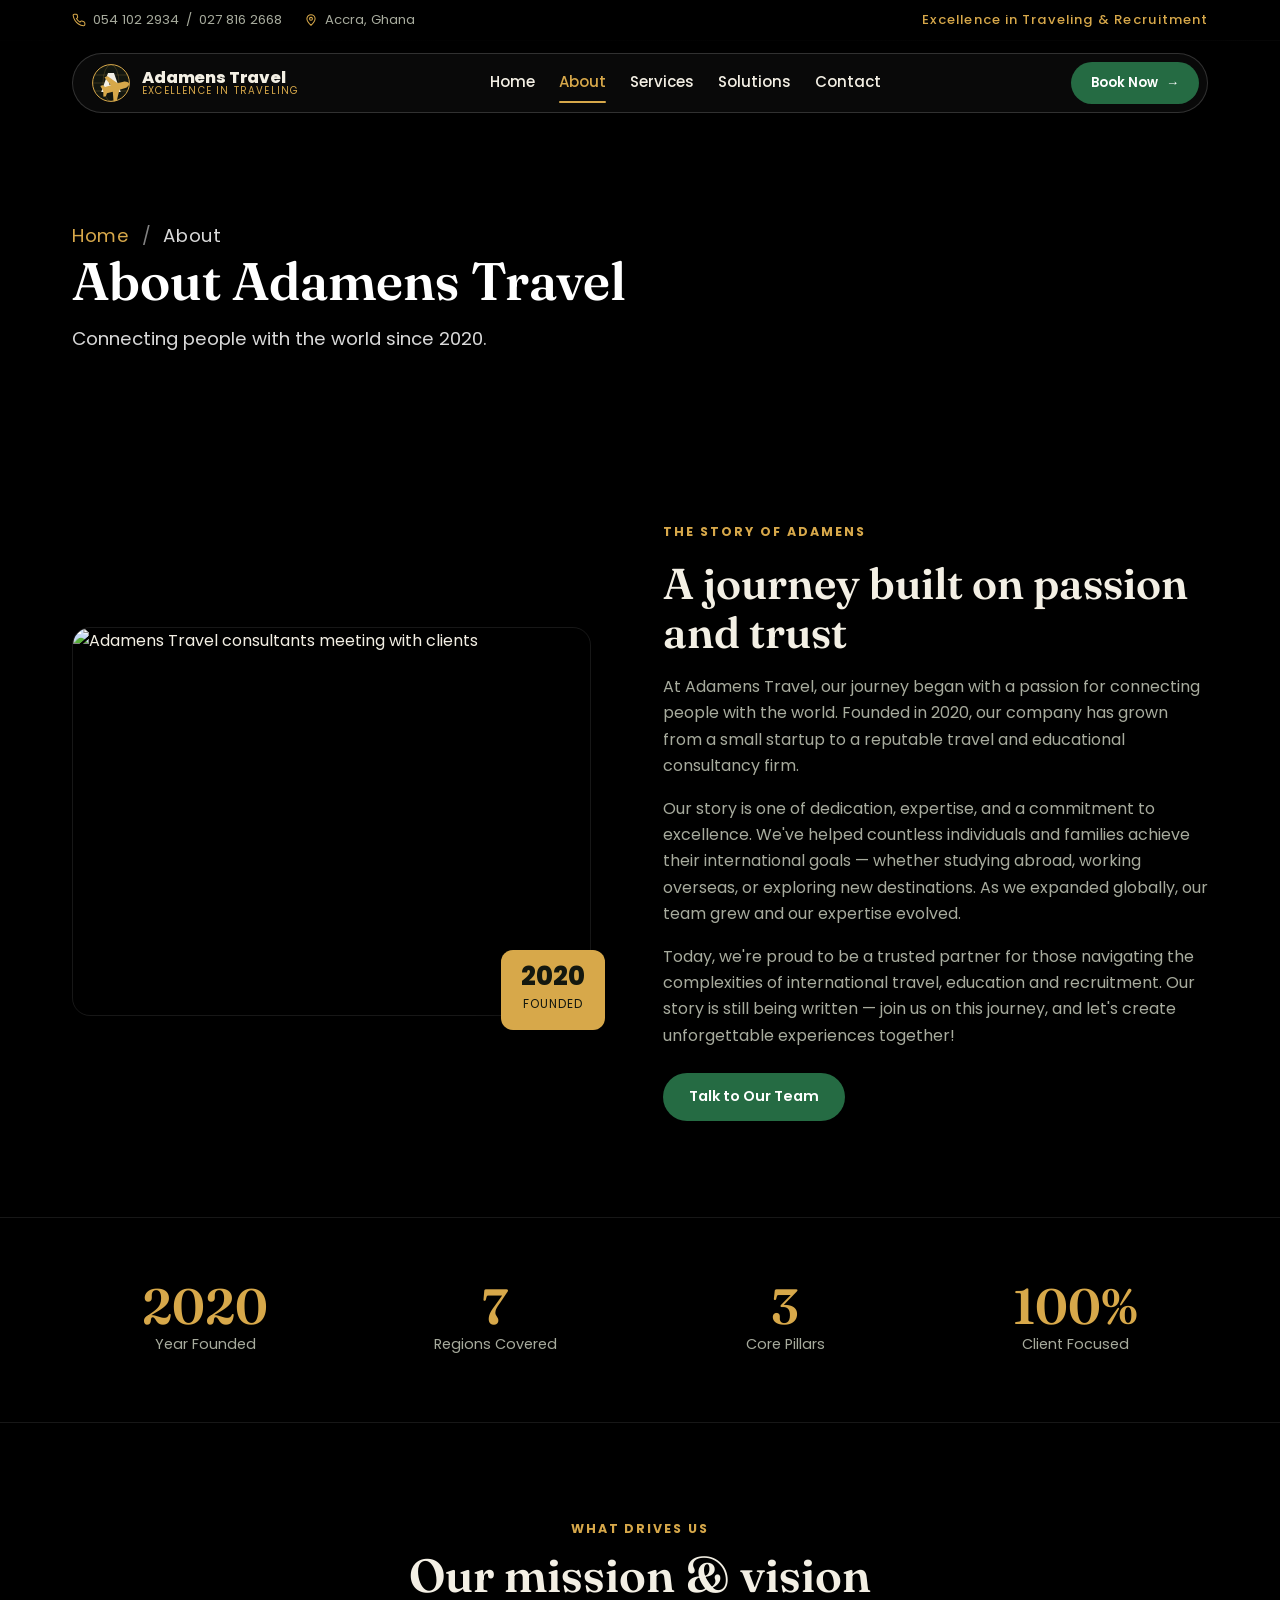
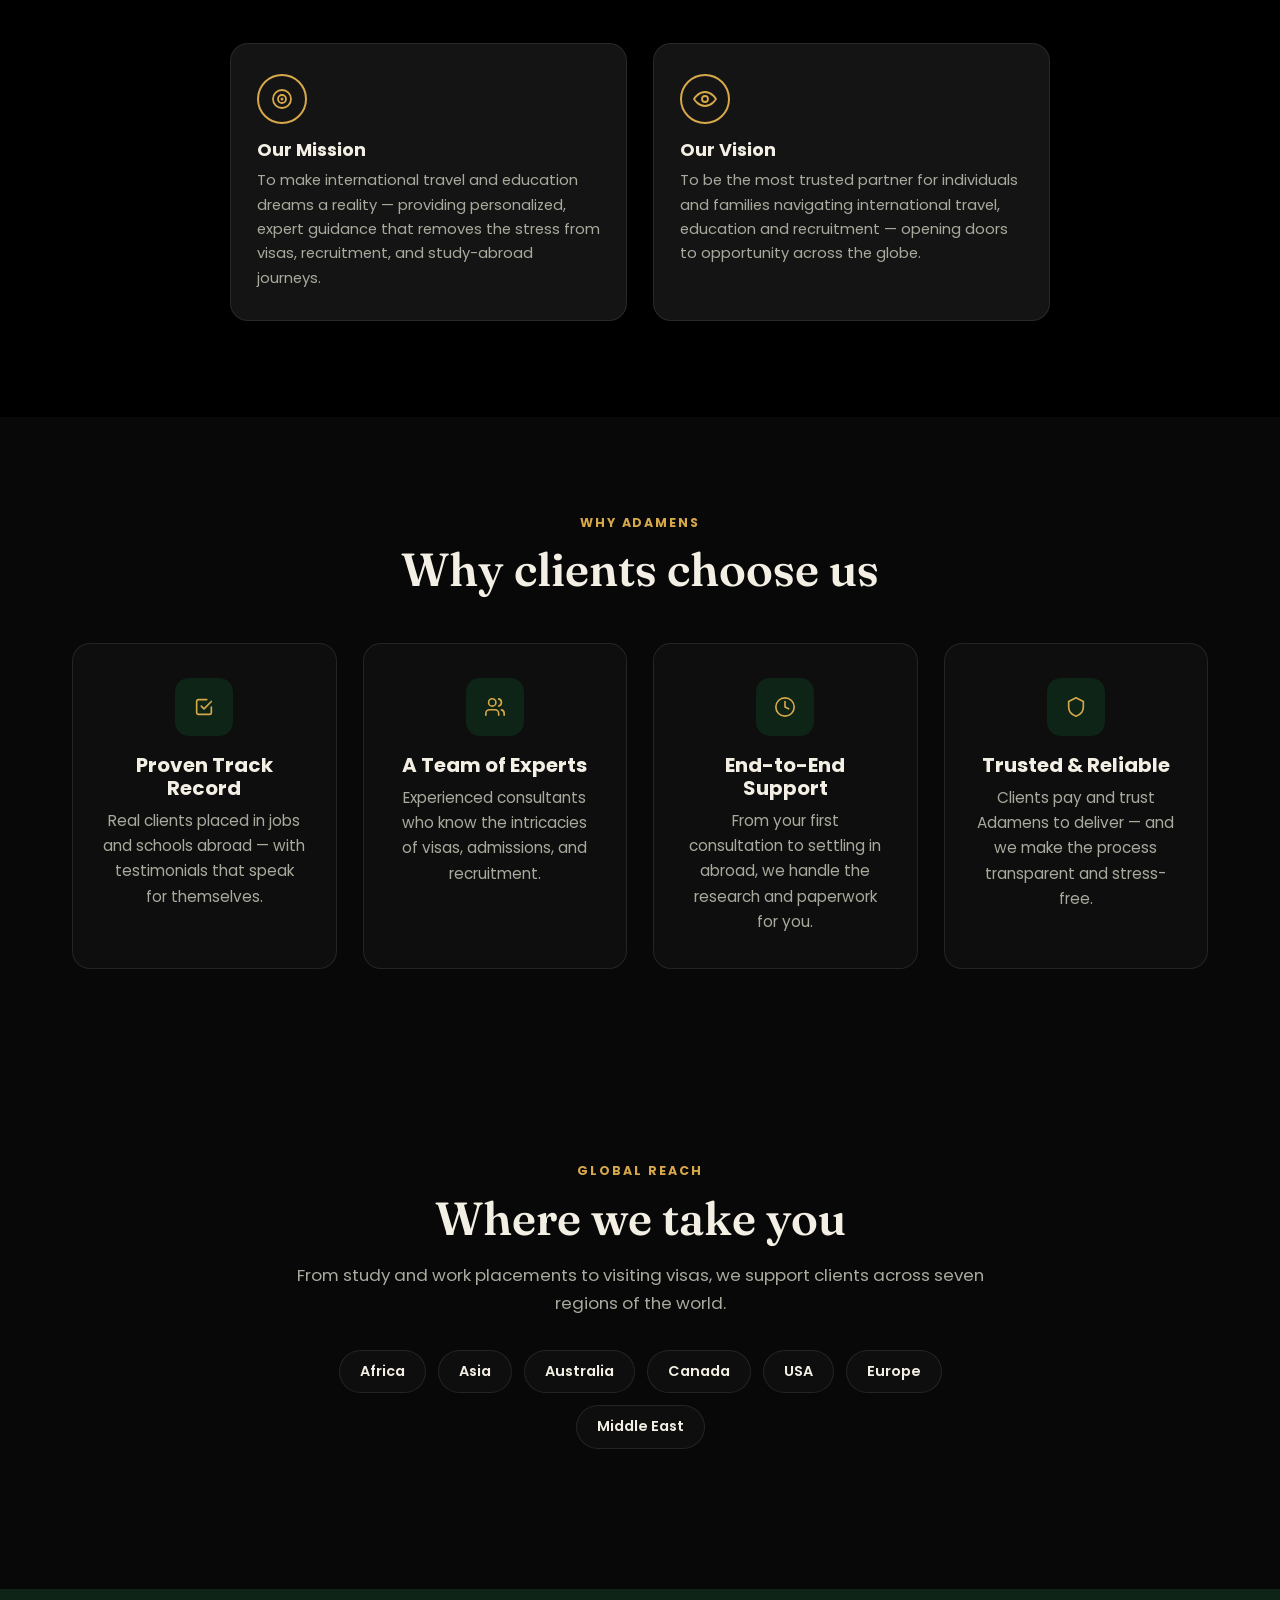
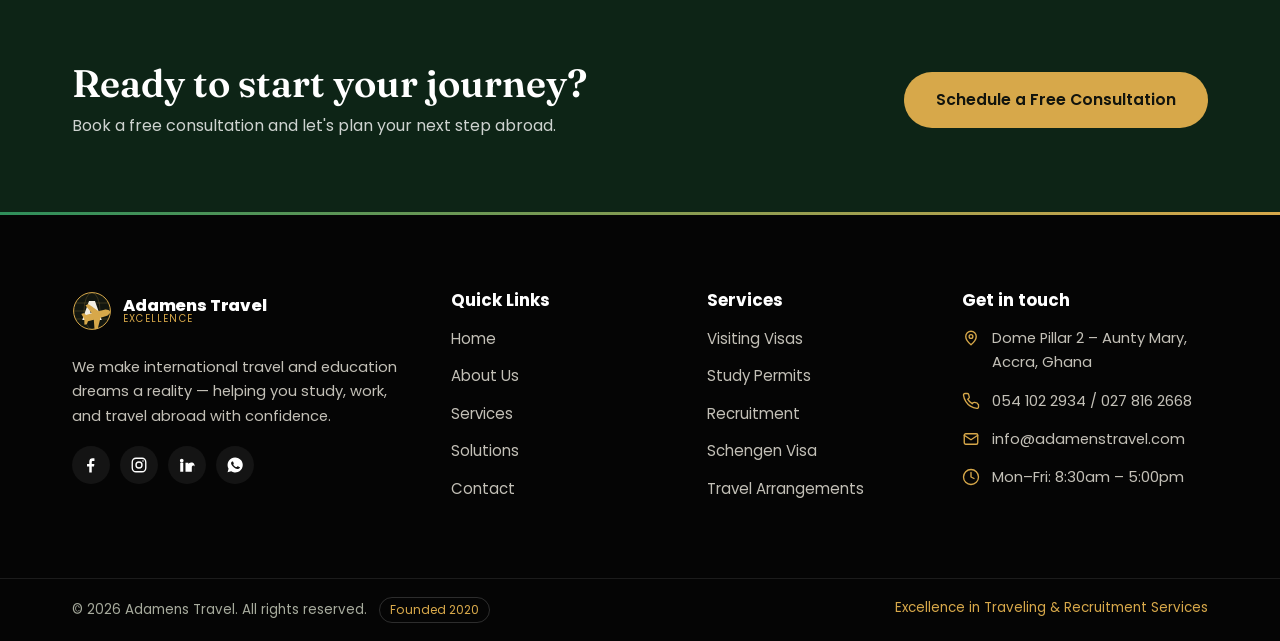
==== commit 2f711add: "Revert to pure-black theme with stock imagery (per screen recording) Restores the site to the state " ====
--- a/adamens-travel-tour/about.html
+++ b/adamens-travel-tour/about.html
@@ -72,7 +72,7 @@
   <section class="about" id="story">
     <div class="container about-inner">
       <div class="about-media">
-        <img src="assets/img/event-audience.jpg" alt="Delegates at an Adamens Travel event" loading="lazy" />
+        <img src="https://images.unsplash.com/photo-1521737604893-d14cc237f11d?auto=format&fit=crop&w=900&q=80" alt="Adamens Travel consultants meeting with clients" loading="lazy" />
         <div class="about-badge"><strong>2020</strong><span>Founded</span></div>
       </div>
       <div class="about-text">
--- a/adamens-travel-tour/styles.css
+++ b/adamens-travel-tour/styles.css
@@ -341,11 +341,6 @@
 .wa-btn { margin-top: 6px; color: #fff; }
 .wa-btn:hover { color: #14180f; }
 
-/* Video / Vlog */
-.vlog { background: var(--bg-2); padding: clamp(56px, 8vw, 96px) 0; }
-.vlog-frame { margin-top: 40px; border: 1px solid var(--line-strong); border-radius: var(--radius); overflow: hidden; box-shadow: var(--shadow); background: #000; line-height: 0; max-width: 960px; margin-inline: auto; }
-.vlog-frame video { width: 100%; height: auto; display: block; aspect-ratio: 16 / 9; object-fit: cover; background: #000; }
-
 /* Map */
 .map-section { background: var(--bg); padding: 0 0 clamp(56px, 8vw, 96px); }
 .map-embed { border: 1px solid var(--line-strong); border-radius: var(--radius); overflow: hidden; box-shadow: var(--shadow); line-height: 0; }
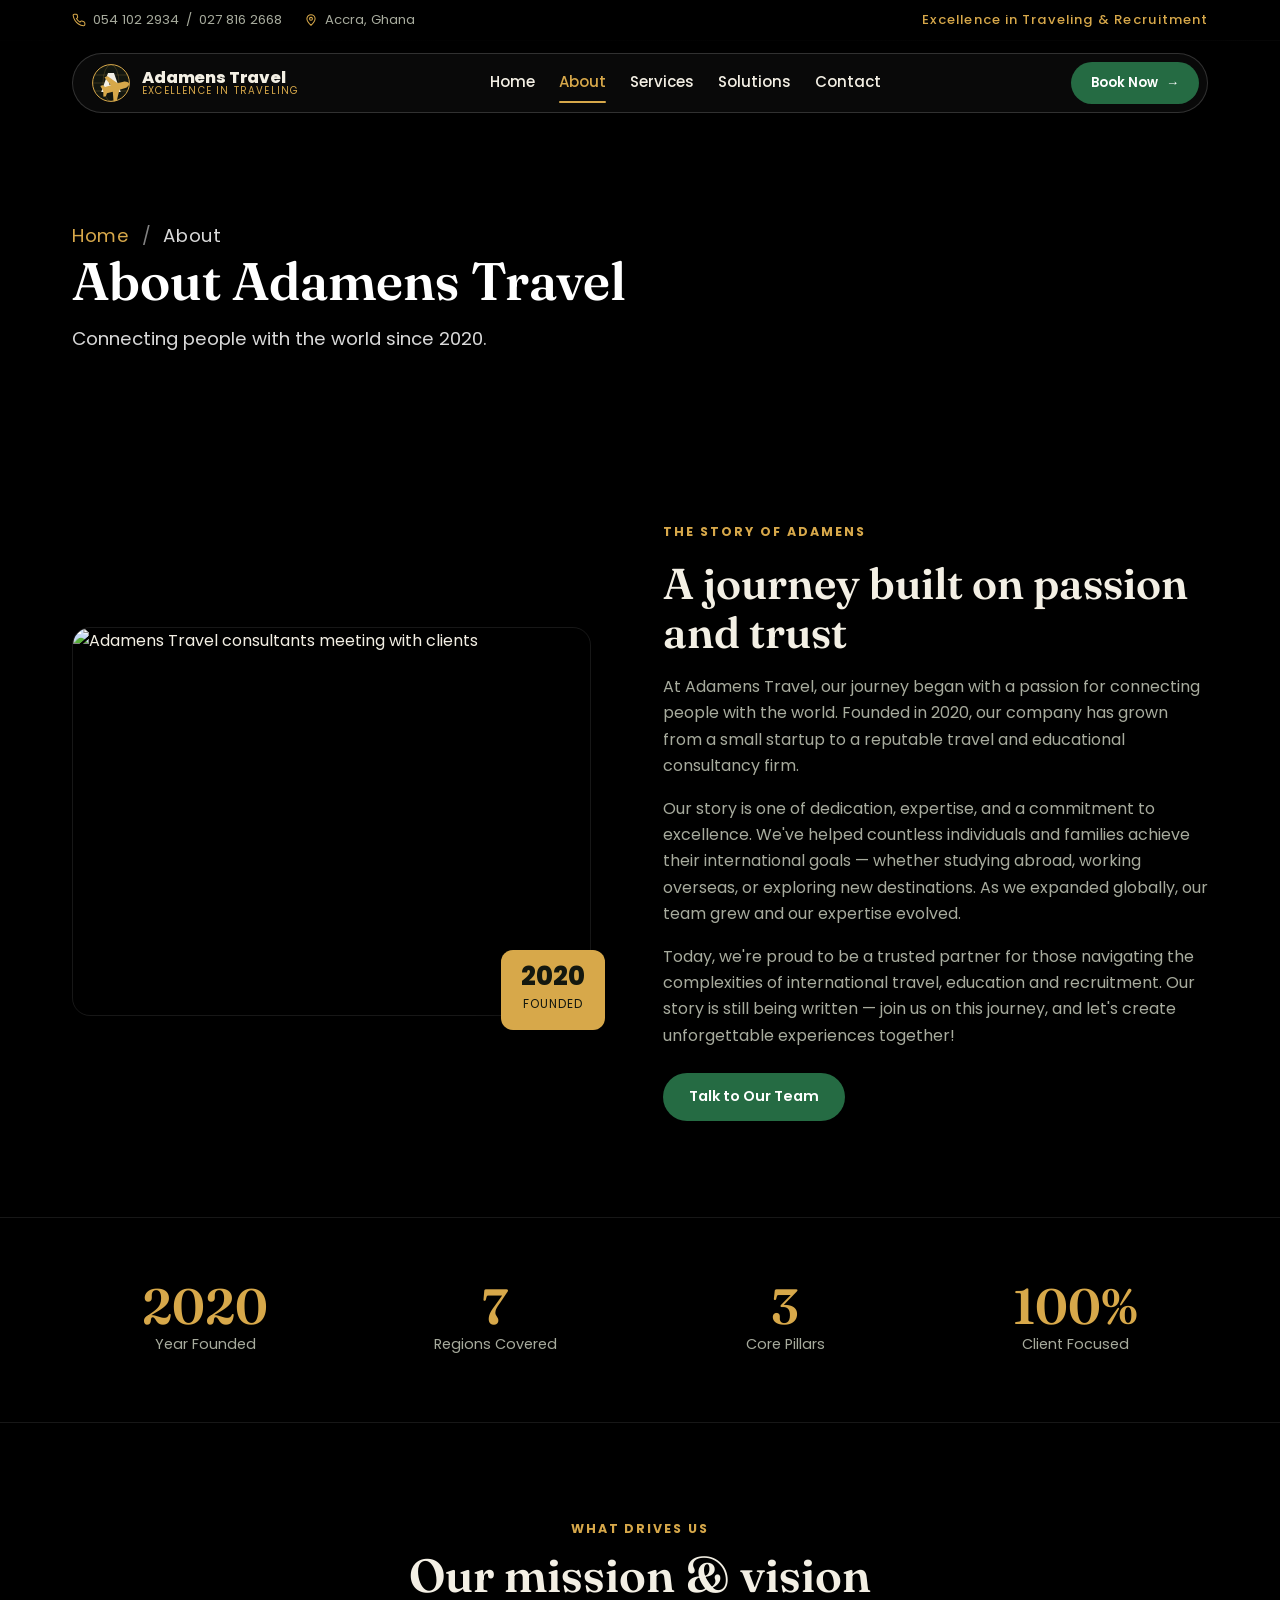
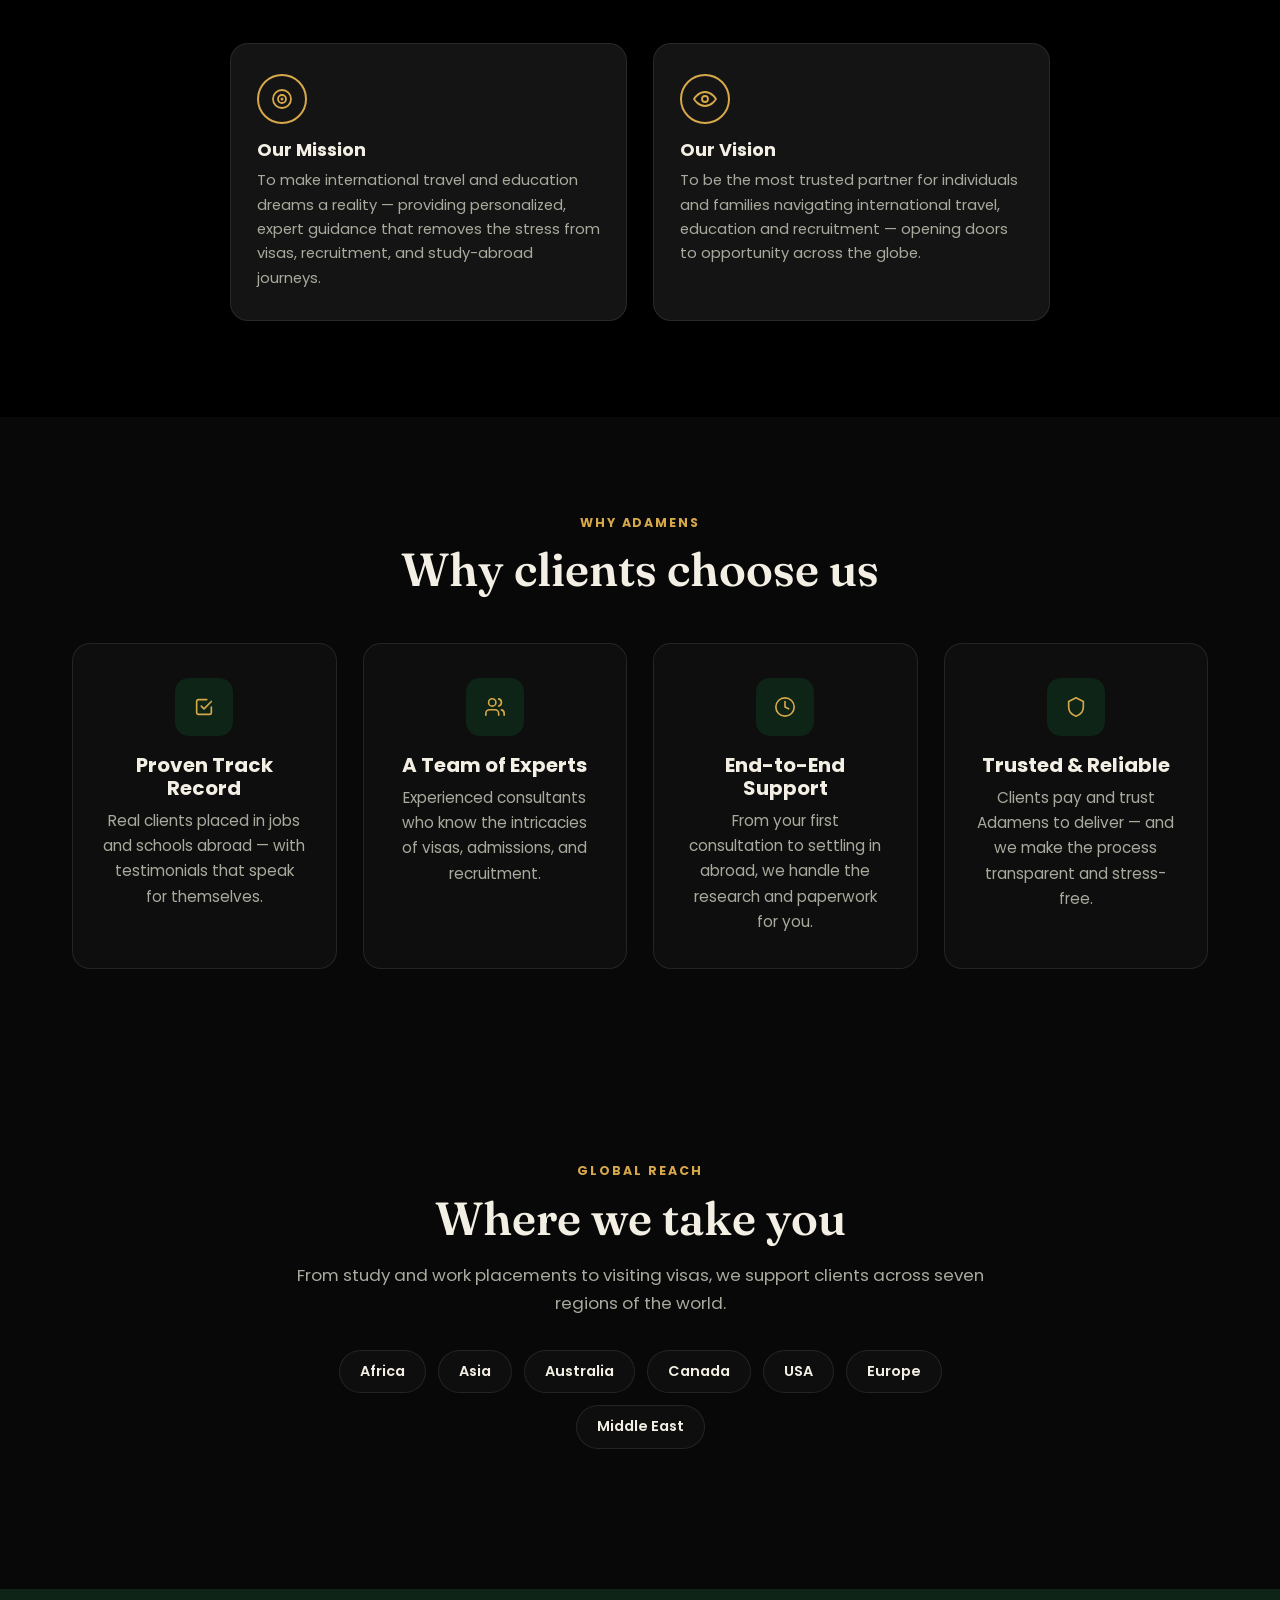
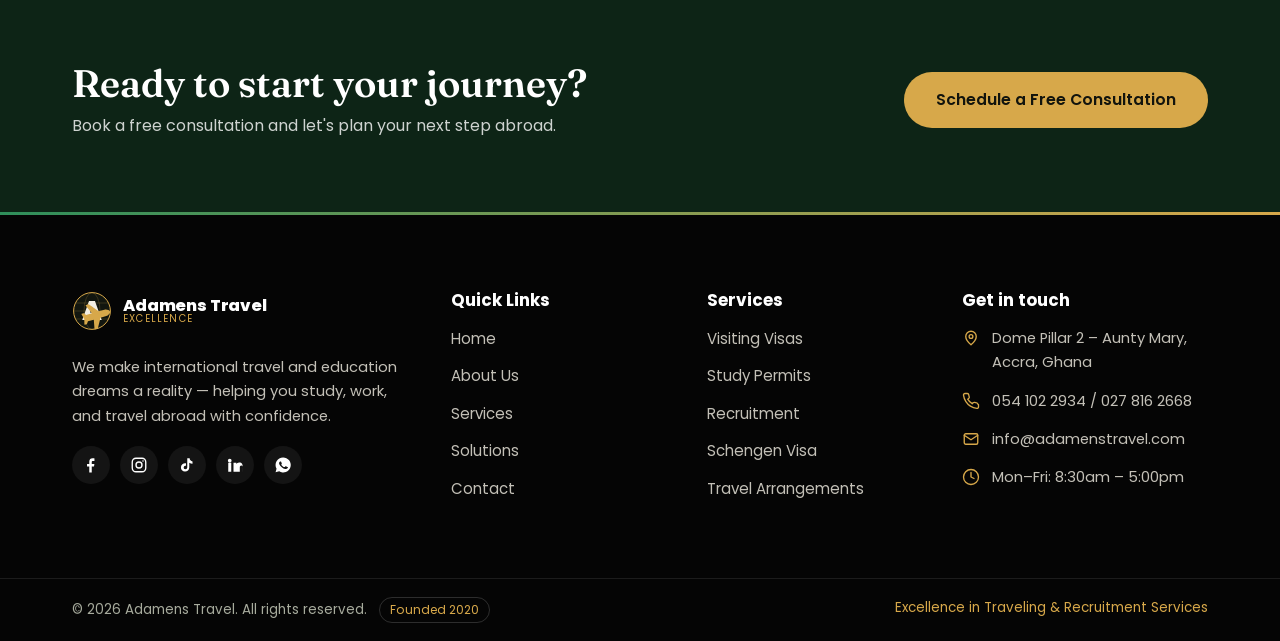
==== commit 386c1332: "Link real Instagram and add TikTok social icons Points the footer Instagram icon at the real @adamen" ====
--- a/adamens-travel-tour/about.html
+++ b/adamens-travel-tour/about.html
@@ -190,7 +190,8 @@
         <p>We make international travel and education dreams a reality — helping you study, work, and travel abroad with confidence.</p>
         <div class="socials" aria-label="Social media">
           <a href="#" aria-label="Facebook"><svg viewBox="0 0 24 24" width="18" height="18" fill="currentColor"><path d="M13 22v-8h3l.5-3.5H13V8.2c0-1 .3-1.7 1.8-1.7H16.6V3.3C16.3 3.2 15.2 3.1 14 3.1 11.4 3.1 9.7 4.7 9.7 7.6v2.9H6.7V14h3v8z"/></svg></a>
-          <a href="#" aria-label="Instagram"><svg viewBox="0 0 24 24" width="18" height="18" fill="none" stroke="currentColor" stroke-width="1.8"><rect x="3" y="3" width="18" height="18" rx="5"/><circle cx="12" cy="12" r="4"/><circle cx="17.3" cy="6.7" r="1" fill="currentColor" stroke="none"/></svg></a>
+          <a href="https://www.instagram.com/adamenstravel?utm_source=ig_web_button_share_sheet&amp;stkn=ZDNlZDc0MzIxNw==" target="_blank" rel="noopener" aria-label="Instagram"><svg viewBox="0 0 24 24" width="18" height="18" fill="none" stroke="currentColor" stroke-width="1.8"><rect x="3" y="3" width="18" height="18" rx="5"/><circle cx="12" cy="12" r="4"/><circle cx="17.3" cy="6.7" r="1" fill="currentColor" stroke="none"/></svg></a>
+          <a href="https://www.tiktok.com/@adamenstravel?is_from_webapp=1&amp;sender_device=pc" target="_blank" rel="noopener" aria-label="TikTok"><svg viewBox="0 0 24 24" width="18" height="18" fill="currentColor"><path d="M16.6 5.82a4.28 4.28 0 0 1-1.06-2.82h-3.2v12.4a2.38 2.38 0 0 1-2.38 2.35 2.38 2.38 0 1 1 .7-4.65V9.8a5.6 5.6 0 0 0-.7-.05A5.55 5.55 0 1 0 15 15.3V9.01a7.5 7.5 0 0 0 4.36 1.4V7.2a4.28 4.28 0 0 1-2.76-1.38z"/></svg></a>
           <a href="#" aria-label="LinkedIn"><svg viewBox="0 0 24 24" width="18" height="18" fill="currentColor"><path d="M4.98 3.5a2.5 2.5 0 1 0 0 5 2.5 2.5 0 0 0 0-5zM3 9h4v12H3zM10 9h3.8v1.7h.05c.53-1 1.8-2 3.7-2 4 0 4.7 2.6 4.7 6V21H22.3v-5.3c0-1.3 0-3-1.8-3s-2.1 1.4-2.1 2.9V21H10z"/></svg></a>
           <a href="https://wa.me/233541022934" aria-label="WhatsApp"><svg viewBox="0 0 24 24" width="18" height="18" fill="currentColor"><path d="M12 2a10 10 0 0 0-8.6 15l-1.3 4.7 4.8-1.3A10 10 0 1 0 12 2zm5.6 14.2c-.2.6-1.2 1.2-1.7 1.2-.4 0-1 .1-3.3-.9-2.8-1.2-4.5-4-4.7-4.2-.1-.2-1.1-1.4-1.1-2.6s.6-1.8.9-2.1c.2-.2.5-.3.7-.3h.5c.2 0 .4 0 .6.5l.8 2c.1.2.1.4 0 .5l-.4.6c-.1.2-.3.3-.1.6.2.3.8 1.3 1.7 2 1.2.9 2 1.2 2.3 1.3.2 0 .4.1.6-.1l.9-1c.2-.2.4-.2.6-.1l1.9.9c.3.1.5.2.6.3.1.2.1.9-.1 1.5z"/></svg></a>
         </div>
--- a/adamens-travel-tour/styles.css
+++ b/adamens-travel-tour/styles.css
@@ -414,3 +414,7 @@
   .hero-slide { transition: none; }
   .solutions { background-attachment: scroll; }
 }
+
+/* ===================== HERO VIDEO SLIDE ===================== */
+.hero-video-slide { overflow: hidden; }
+.hero-video { position: absolute; inset: 0; width: 100%; height: 100%; object-fit: cover; }
